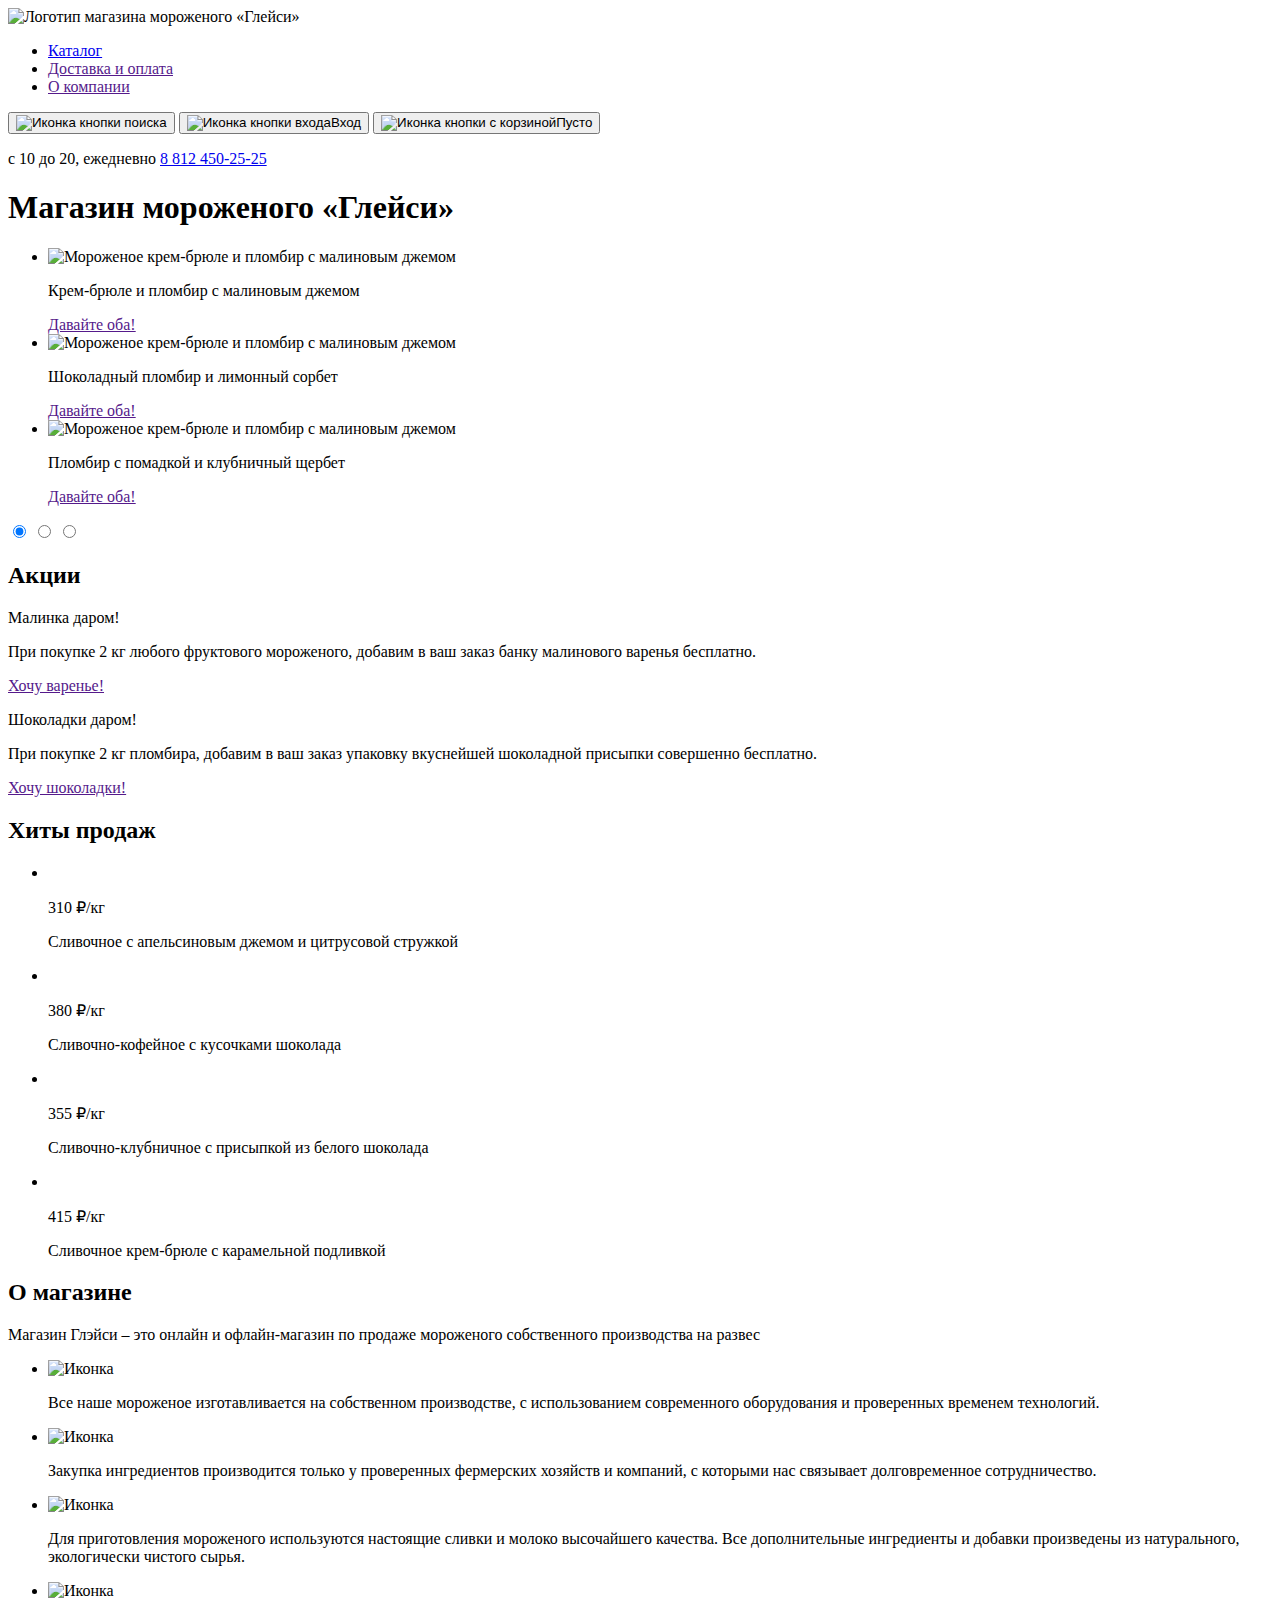
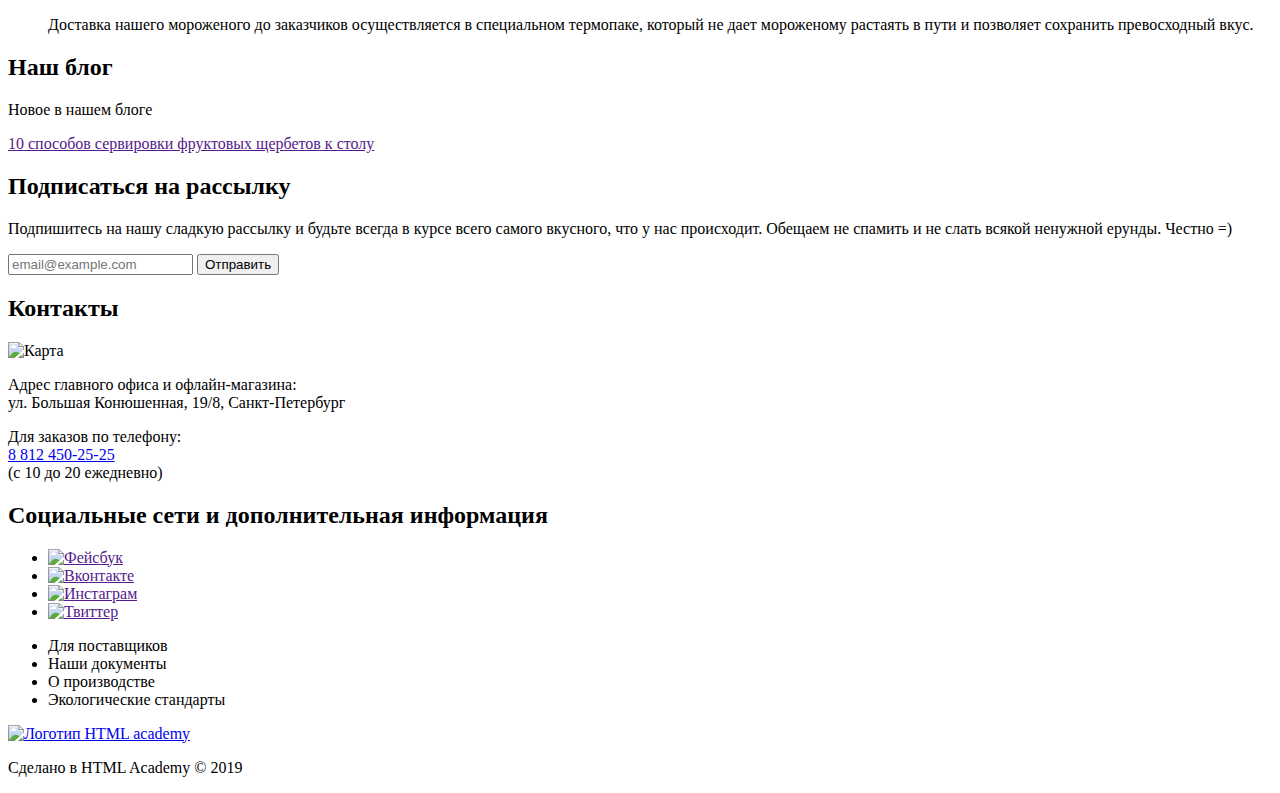
==== index.html @ 3d9fff3e "Добавил доработки разметки главной страницы" ====
<!DOCTYPE html>
<html lang="ru">
  <head>
    <meta charset="utf-8">
    <title>HTML Academy: Глейси</title>
  </head>
  <body>
    <header>
      <nav>
        <a>
          <img src="https://via.placeholder.com/154x64" alt="Логотип магазина мороженого «Глейси»">
        </a>
        <ul>
          <li><a href="catalog.html">Каталог</a></li>
          <li><a href="">Доставка и оплата</a></li>
          <li><a href="">О компании</a></li>
        </ul>
        <button type="button"><img src="https://via.placeholder.com/16x16" alt="Иконка кнопки поиска"></button>
        <button type="button"><img src="https://via.placeholder.com/16x16" alt="Иконка кнопки входа">Вход</button>
        <button type="button"><img src="https://via.placeholder.com/16x16" alt="Иконка кнопки с корзиной">Пусто</button>
      </nav>
      <p>
        <span>с 10 до 20, ежедневно</span>
        <a href="tel:+78124502525">8 812 450-25-25</a>
      </p>
    </header>
    
    <main>
      <h1>Магазин мороженого «Глейси»</h1>
      <section>
        <ul>
          <li>
            <img src="https://via.placeholder.com/100x100" alt="Мороженое крем-брюле и пломбир с малиновым джемом">
            <p>Крем-брюле и пломбир с малиновым джемом</p>
            <a href="">Давайте оба!</a>
          </li>
          <li>
            <img src="https://via.placeholder.com/100x100" alt="Мороженое крем-брюле и пломбир с малиновым джемом">
            <p>Шоколадный пломбир и лимонный сорбет</p>
            <a href="">Давайте оба!</a>
          </li>
          <li>
            <img src="https://via.placeholder.com/100x100" alt="Мороженое крем-брюле и пломбир с малиновым джемом">
            <p>Пломбир с помадкой и клубничный щербет</p>
            <a href="">Давайте оба!</a>
          </li>
        </ul>
        <div>
          <input type="radio" id="btn-1" name="toggle" checked>
          <input type="radio" id="btn-2" name="toggle">
          <input type="radio" id="btn-3" name="toggle">
        </div>
        <div>
          <label for="btn-1"></label>
          <label for="btn-2"></label>
          <label for="btn-3"></label>
        </div>
      </section>

      <section>
        <h2>Акции</h2>
        <article>
          <p>Малинка даром!</p>
          <p>При покупке 2 кг любого фруктового мороженого, добавим в ваш заказ банку малинового варенья бесплатно.</p>
          <a href="">Хочу варенье!</a>
        </article>
        <article>
          <p>Шоколадки даром!</p>
          <p>При покупке 2 кг пломбира, добавим в ваш заказ упаковку вкуснейшей шоколадной присыпки совершенно бесплатно.</p>
          <a href="">Хочу шоколадки!</a>
        </article>
      </section>

      <section>
        <h2>Хиты продаж</h2>
        <ul>
          <li>
            <img src="https://via.placeholder.com/100x100" alt="">
            <p>310 ₽<span>/кг</span></p>
            <p>Сливочное с апельсиновым джемом и цитрусовой стружкой</p>
          </li>
          <li>
            <img src="https://via.placeholder.com/100x100" alt="">
            <p>380 ₽<span>/кг</span></p> 
            <p>Сливочно-кофейное с кусочками шоколада</p>
          </li>
          <li>
            <img src="https://via.placeholder.com/100x100" alt="">
            <p>355 ₽<span>/кг</span></p>
            <p>Сливочно-клубничное с присыпкой из белого шоколада</p>
          </li>
          <li>
            <img src="https://via.placeholder.com/100x100" alt="">
            <p>415 ₽<span>/кг</span></p>
            <p>Сливочное крем-брюле с карамельной подливкой </p>
          </li>
        </ul>
      </section>

      <section>
        <h2>О магазине</h2>
        <p>Магазин Глэйси – это онлайн и офлайн-магазин по продаже мороженого собственного производства на развес</p>
        <ul>
          <li>
            <img src="https://via.placeholder.com/49x49" alt="Иконка">
            <p>Все наше мороженое изготавливается на собственном производстве, с использованием современного оборудования и проверенных временем технологий.</p>
          </li>
          <li>
            <img src="https://via.placeholder.com/49x49" alt="Иконка">
            <p>Закупка ингредиентов производится только у проверенных фермерских хозяйств и компаний, с которыми нас связывает долговременное сотрудничество.</p>
          </li>
          <li>
            <img src="https://via.placeholder.com/49x49" alt="Иконка">
            <p>Для приготовления мороженого используются настоящие сливки и молоко высочайшего качества. Все дополнительные ингредиенты и добавки произведены из натурального, экологически чистого сырья.</p>
          </li>
          <li>
            <img src="https://via.placeholder.com/49x49" alt="Иконка">
            <p>Доставка нашего мороженого до заказчиков осуществляется в специальном термопаке, который не дает мороженому растаять в пути и позволяет сохранить превосходный вкус.</p>
          </li>
        </ul>
      </section>

      <section>
        <h2>Наш блог</h2>
        <article>
          <p>Новое в нашем блоге</p>
          <a href="">10 способов сервировки фруктовых щербетов к столу</a>
        </article>
    
        <div>
         <!--  В дальнейшем здесь будет форма -->
          <h2>Подписаться на рассылку</h2>
          <p>Подпишитесь на нашу сладкую рассылку и будьте всегда в курсе всего самого вкусного, что у нас происходит. Обещаем не спамить и не слать всякой ненужной ерунды. Честно =)</p>
          <input type="text" placeholder="email@example.com">
          <button type="submit">Отправить</button>
        </div>
      </section>

      <section>
        <h2>Контакты</h2>
        <img src="https://via.placeholder.com/100x100" alt="Карта">
        <div>
          <p>
            Адрес главного офиса и офлайн-магазина:<br>
            <span>ул. Большая Конюшенная, 19/8, Санкт-Петербург</span>
          </p>
          <p>
            Для заказов по телефону:<br>
            <a href="tel:+78124502525">8 812 450-25-25</a><br>
            (с 10 до 20 ежедневно)
          </p>
        </div>
      </section>
    </main>

    <footer>
        <h2>Социальные сети и дополнительная информация</h2>
        <ul>
          <li><a href=""><img src="https://via.placeholder.com/32x32" alt="Фейсбук"></a></li>
          <li><a href=""><img src="https://via.placeholder.com/32x32" alt="Вконтакте"></a></li>
          <li><a href=""><img src="https://via.placeholder.com/32x32" alt="Инстаграм"></a></li>
          <li><a href=""><img src="https://via.placeholder.com/32x32" alt="Твиттер"></a></li>
        </ul>
        <ul>
          <li>Для поставщиков</li>
          <li>Наши документы</li>
          <li>О производстве</li>
          <li>Экологические стандарты</li>
        </ul>
        <div>
          <a href="https://htmlacademy.ru/intensive/htmlcss" target="_blank"><img src="https://via.placeholder.com/108x39" alt="Логотип HTML academy"></a>
          <p>Сделано в HTML Academy © 2019</p>
        </div>
    </footer>
  </body>
</html>
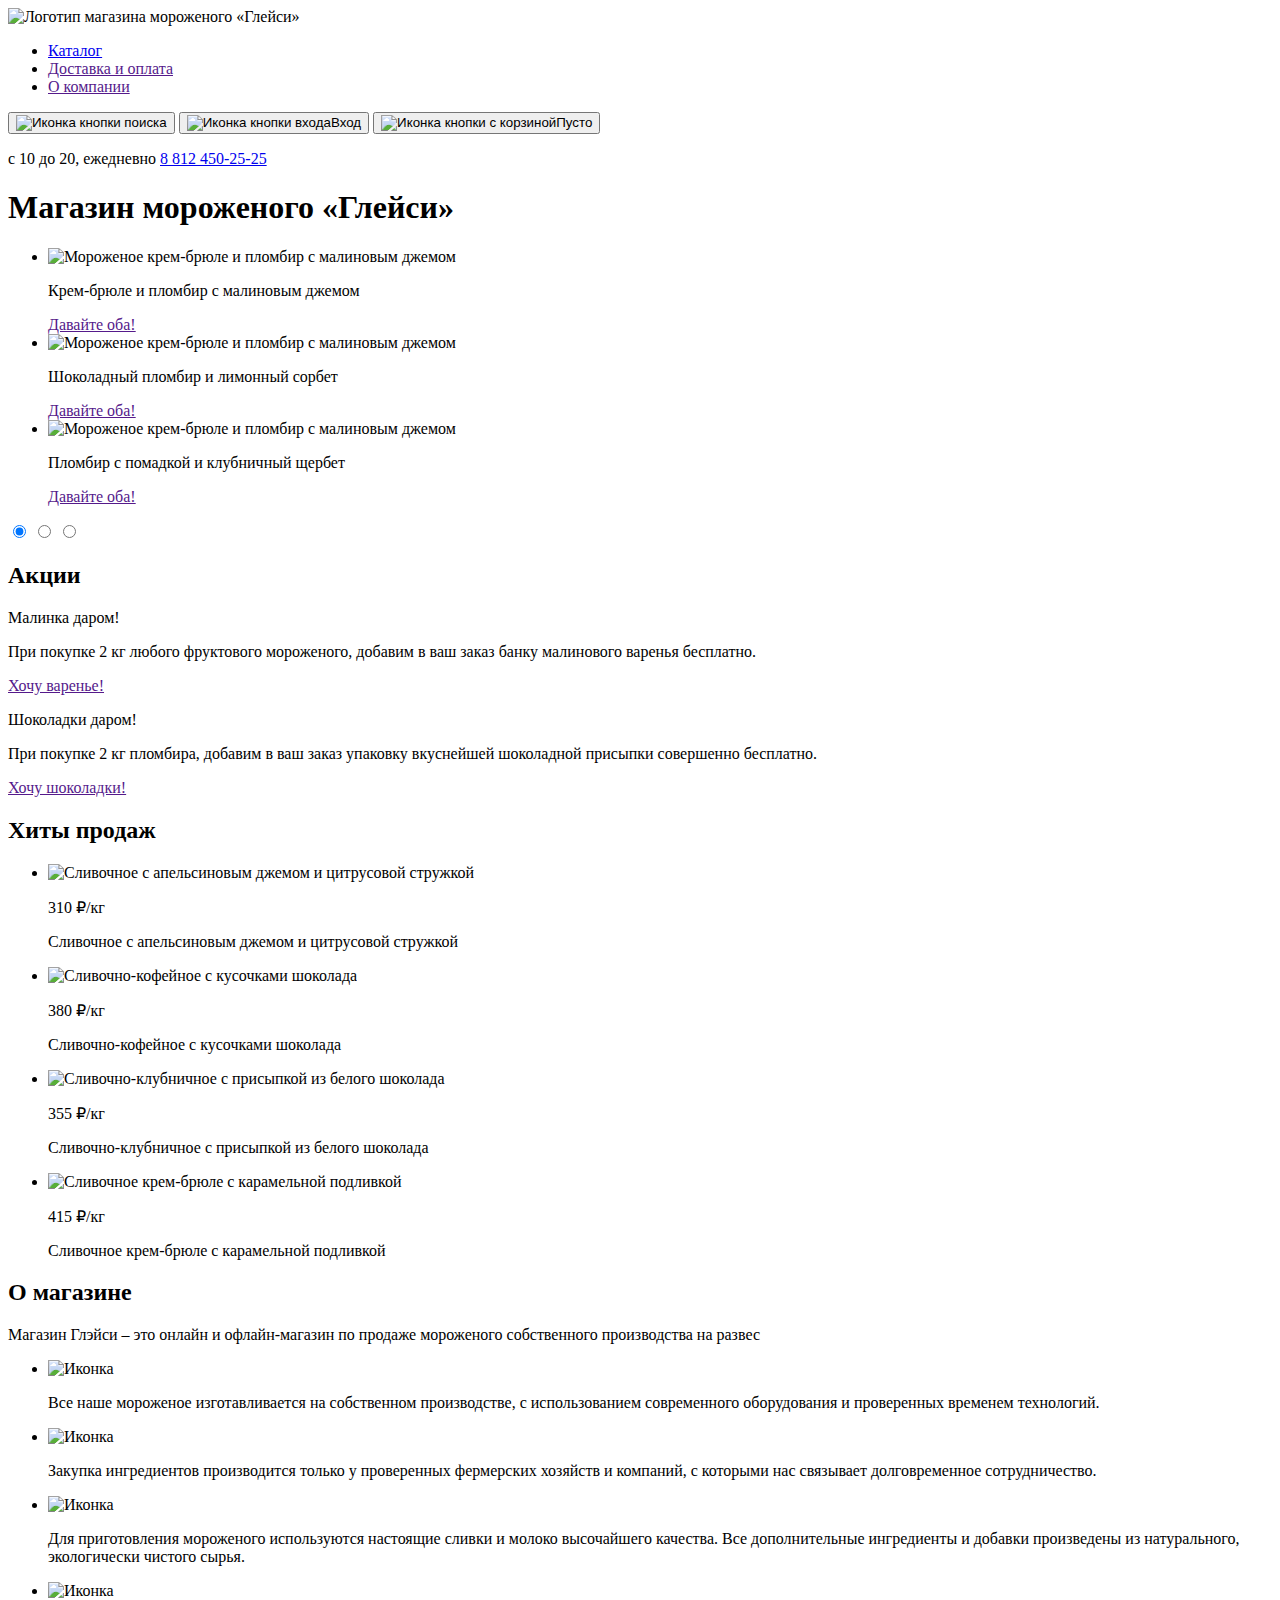
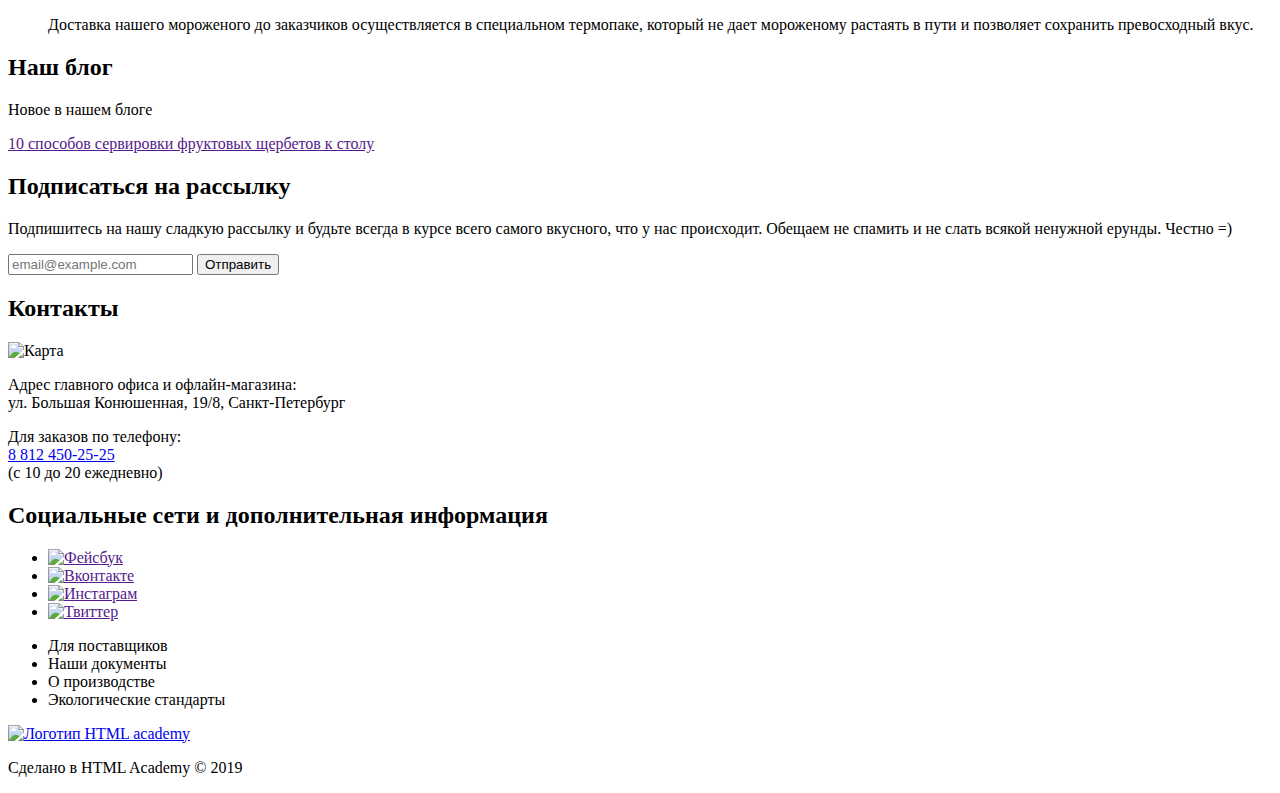
==== commit 5a5647b0: "Добавил разметку страницы каталога" ====
--- a/index.html
+++ b/index.html
@@ -24,7 +24,7 @@
         <a href="tel:+78124502525">8 812 450-25-25</a>
       </p>
     </header>
-    
+
     <main>
       <h1>Магазин мороженого «Глейси»</h1>
       <section>
@@ -75,24 +75,24 @@
         <h2>Хиты продаж</h2>
         <ul>
           <li>
-            <img src="https://via.placeholder.com/100x100" alt="">
+            <img src="https://via.placeholder.com/100x100" alt="Сливочное с апельсиновым джемом и цитрусовой стружкой">
             <p>310 ₽<span>/кг</span></p>
             <p>Сливочное с апельсиновым джемом и цитрусовой стружкой</p>
           </li>
           <li>
-            <img src="https://via.placeholder.com/100x100" alt="">
-            <p>380 ₽<span>/кг</span></p> 
+            <img src="https://via.placeholder.com/100x100" alt="Сливочно-кофейное с кусочками шоколада">
+            <p>380 ₽<span>/кг</span></p>
             <p>Сливочно-кофейное с кусочками шоколада</p>
           </li>
           <li>
-            <img src="https://via.placeholder.com/100x100" alt="">
+            <img src="https://via.placeholder.com/100x100" alt="Сливочно-клубничное с присыпкой из белого шоколада">
             <p>355 ₽<span>/кг</span></p>
             <p>Сливочно-клубничное с присыпкой из белого шоколада</p>
           </li>
           <li>
-            <img src="https://via.placeholder.com/100x100" alt="">
+            <img src="https://via.placeholder.com/100x100" alt="Сливочное крем-брюле с карамельной подливкой">
             <p>415 ₽<span>/кг</span></p>
-            <p>Сливочное крем-брюле с карамельной подливкой </p>
+            <p>Сливочное крем-брюле с карамельной подливкой</p>
           </li>
         </ul>
       </section>
@@ -126,12 +126,12 @@
           <p>Новое в нашем блоге</p>
           <a href="">10 способов сервировки фруктовых щербетов к столу</a>
         </article>
-    
+
         <div>
-         <!--  В дальнейшем здесь будет форма -->
+          <!--  В дальнейшем здесь будет форма -->
           <h2>Подписаться на рассылку</h2>
           <p>Подпишитесь на нашу сладкую рассылку и будьте всегда в курсе всего самого вкусного, что у нас происходит. Обещаем не спамить и не слать всякой ненужной ерунды. Честно =)</p>
-          <input type="text" placeholder="email@example.com">
+          <input type="email" placeholder="email@example.com">
           <button type="submit">Отправить</button>
         </div>
       </section>
@@ -154,23 +154,23 @@
     </main>
 
     <footer>
-        <h2>Социальные сети и дополнительная информация</h2>
-        <ul>
-          <li><a href=""><img src="https://via.placeholder.com/32x32" alt="Фейсбук"></a></li>
-          <li><a href=""><img src="https://via.placeholder.com/32x32" alt="Вконтакте"></a></li>
-          <li><a href=""><img src="https://via.placeholder.com/32x32" alt="Инстаграм"></a></li>
-          <li><a href=""><img src="https://via.placeholder.com/32x32" alt="Твиттер"></a></li>
-        </ul>
-        <ul>
-          <li>Для поставщиков</li>
-          <li>Наши документы</li>
-          <li>О производстве</li>
-          <li>Экологические стандарты</li>
-        </ul>
-        <div>
-          <a href="https://htmlacademy.ru/intensive/htmlcss" target="_blank"><img src="https://via.placeholder.com/108x39" alt="Логотип HTML academy"></a>
-          <p>Сделано в HTML Academy © 2019</p>
-        </div>
+      <h2>Социальные сети и дополнительная информация</h2>
+      <ul>
+        <li><a href=""><img src="https://via.placeholder.com/32x32" alt="Фейсбук"></a></li>
+        <li><a href=""><img src="https://via.placeholder.com/32x32" alt="Вконтакте"></a></li>
+        <li><a href=""><img src="https://via.placeholder.com/32x32" alt="Инстаграм"></a></li>
+        <li><a href=""><img src="https://via.placeholder.com/32x32" alt="Твиттер"></a></li>
+      </ul>
+      <ul>
+        <li>Для поставщиков</li>
+        <li>Наши документы</li>
+        <li>О производстве</li>
+        <li>Экологические стандарты</li>
+      </ul>
+      <div>
+        <a href="https://htmlacademy.ru/intensive/htmlcss" target="_blank"><img src="https://via.placeholder.com/108x39" alt="Логотип HTML academy"></a>
+        <p>Сделано в HTML Academy © 2019</p>
+      </div>
     </footer>
   </body>
 </html>
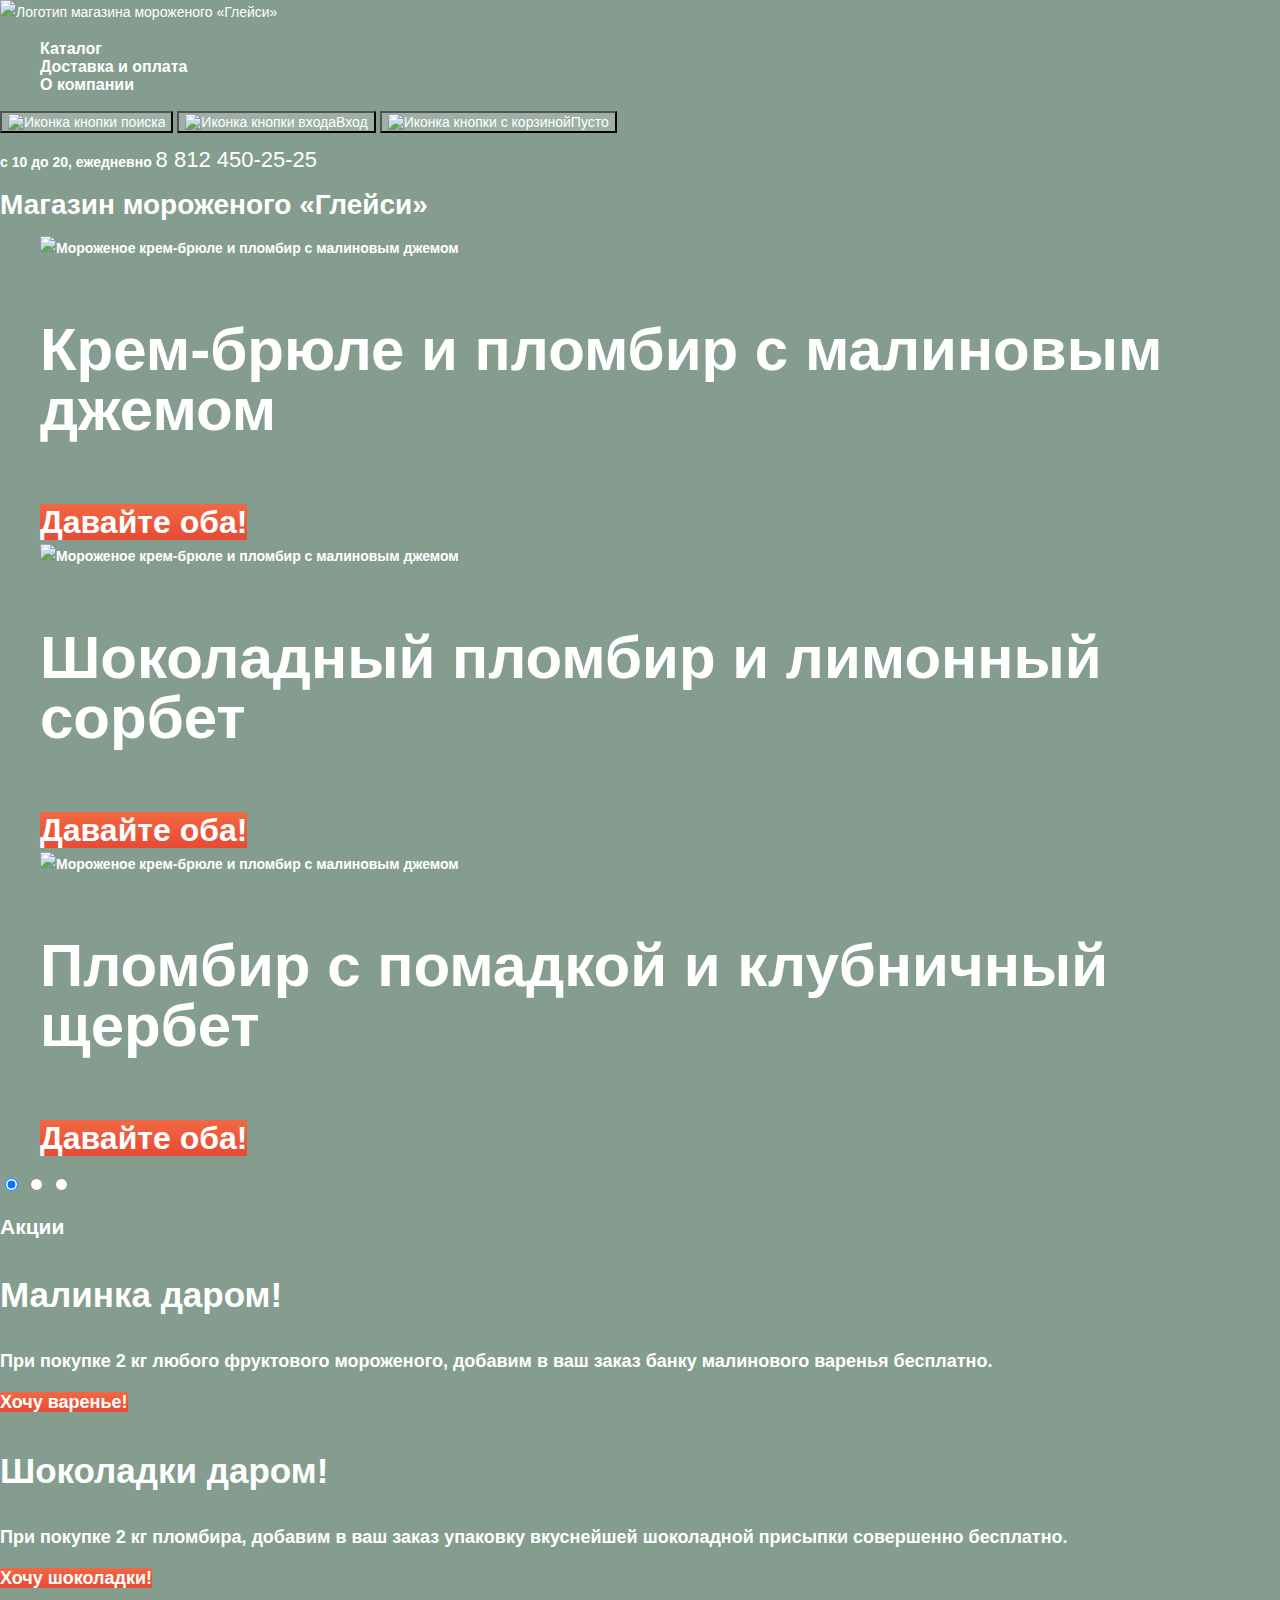
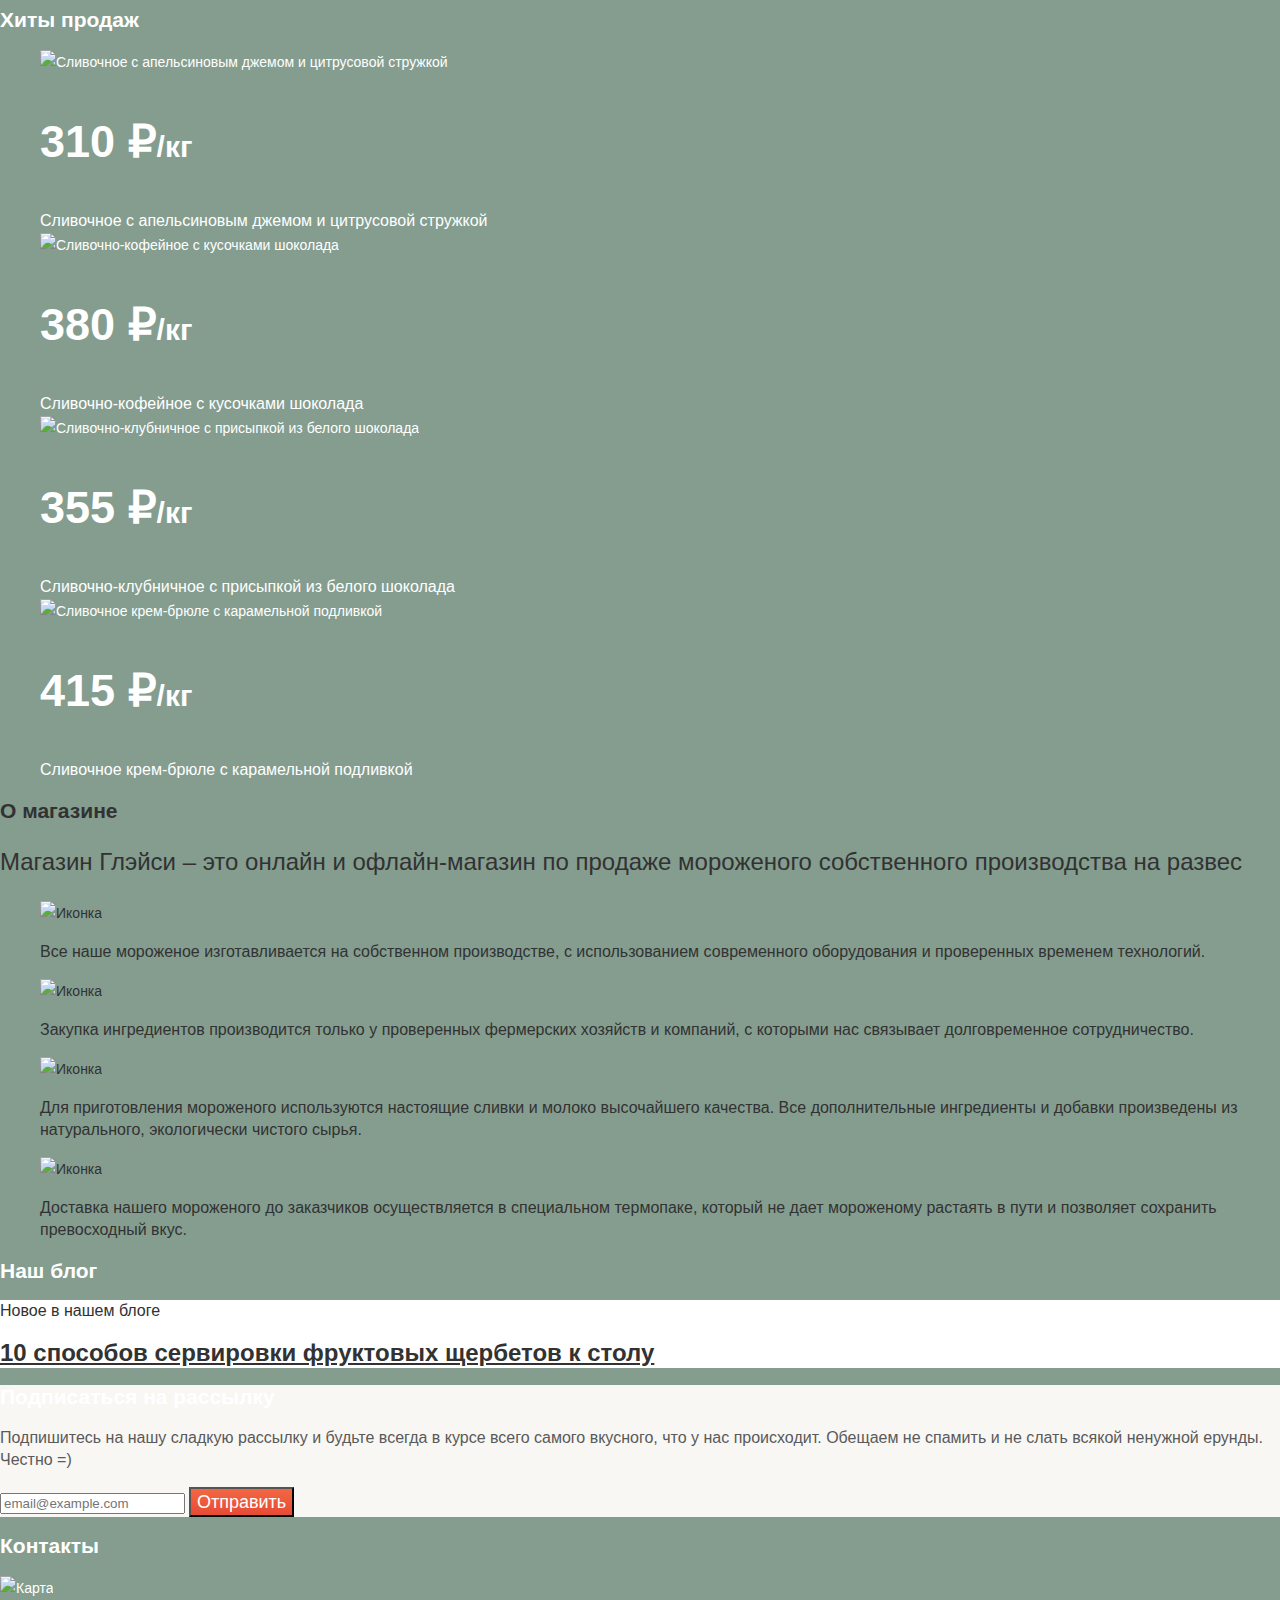
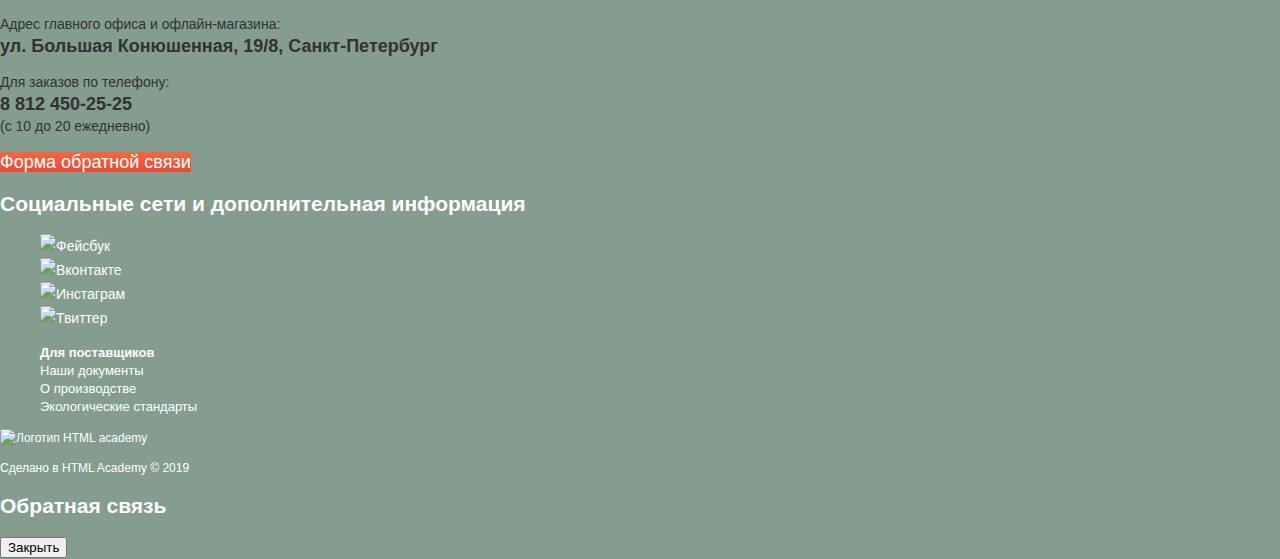
==== commit 8640cae1: "Добавил доработки базовой стилизации страницы каталога" ====
--- a/index.html
+++ b/index.html
@@ -1,176 +1,189 @@
 <!DOCTYPE html>
-<html lang="ru">
+<html class="page" lang="ru">
   <head>
     <meta charset="utf-8">
     <title>HTML Academy: Глейси</title>
+    <link rel="stylesheet" href="css/normalize.css">
+    <link rel="stylesheet" href="css/style.css">
   </head>
-  <body>
-    <header>
-      <nav>
-        <a>
+
+  <body class="page-body">
+    <header class="main-header">
+      <nav class="main-navigation">
+        <a class="main-header-logo">
           <img src="https://via.placeholder.com/154x64" alt="Логотип магазина мороженого «Глейси»">
         </a>
-        <ul>
+        <ul class="site-navigation">
           <li><a href="catalog.html">Каталог</a></li>
           <li><a href="">Доставка и оплата</a></li>
           <li><a href="">О компании</a></li>
         </ul>
-        <button type="button"><img src="https://via.placeholder.com/16x16" alt="Иконка кнопки поиска"></button>
-        <button type="button"><img src="https://via.placeholder.com/16x16" alt="Иконка кнопки входа">Вход</button>
-        <button type="button"><img src="https://via.placeholder.com/16x16" alt="Иконка кнопки с корзиной">Пусто</button>
+        <div class="user-navigation">
+          <button class="button search-button" type="button"><img src="https://via.placeholder.com/16x16" alt="Иконка кнопки поиска"></button>
+          <button class="button login-button" type="button"><img src="https://via.placeholder.com/16x16" alt="Иконка кнопки входа">Вход</button>
+          <button class="button cart-button" type="button"><img src="https://via.placeholder.com/16x16" alt="Иконка кнопки с корзиной">Пусто</button>
+        </div>
       </nav>
-      <p>
+      <p class="main-header-contacts">
         <span>с 10 до 20, ежедневно</span>
         <a href="tel:+78124502525">8 812 450-25-25</a>
       </p>
     </header>
 
-    <main>
+    <main class="container">
       <h1>Магазин мороженого «Глейси»</h1>
-      <section>
-        <ul>
-          <li>
-            <img src="https://via.placeholder.com/100x100" alt="Мороженое крем-брюле и пломбир с малиновым джемом">
-            <p>Крем-брюле и пломбир с малиновым джемом</p>
-            <a href="">Давайте оба!</a>
+      <section class="main-slider">
+        <ul class="main-slider-items">
+          <li class="main-slider-item">
+            <img class="main-slider-img" src="https://via.placeholder.com/100x100" alt="Мороженое крем-брюле и пломбир с малиновым джемом">
+            <p class="main-slider-title">Крем-брюле и пломбир с малиновым джемом</p>
+            <a class="main-slider-link" href="">Давайте оба!</a>
           </li>
-          <li>
-            <img src="https://via.placeholder.com/100x100" alt="Мороженое крем-брюле и пломбир с малиновым джемом">
-            <p>Шоколадный пломбир и лимонный сорбет</p>
-            <a href="">Давайте оба!</a>
+          <li class="main-slider-item">
+            <img class="main-slider-img" src="https://via.placeholder.com/100x100" alt="Мороженое крем-брюле и пломбир с малиновым джемом">
+            <p class="main-slider-title">Шоколадный пломбир и лимонный сорбет</p>
+            <a class="main-slider-link" href="">Давайте оба!</a>
           </li>
-          <li>
-            <img src="https://via.placeholder.com/100x100" alt="Мороженое крем-брюле и пломбир с малиновым джемом">
-            <p>Пломбир с помадкой и клубничный щербет</p>
-            <a href="">Давайте оба!</a>
+          <li class="main-slider-item">
+            <img class="main-slider-img" src="https://via.placeholder.com/100x100" alt="Мороженое крем-брюле и пломбир с малиновым джемом">
+            <p class="main-slider-title">Пломбир с помадкой и клубничный щербет</p>
+            <a class="main-slider-link" href="">Давайте оба!</a>
           </li>
         </ul>
-        <div>
+        <div class="slider-controls">
           <input type="radio" id="btn-1" name="toggle" checked>
           <input type="radio" id="btn-2" name="toggle">
           <input type="radio" id="btn-3" name="toggle">
         </div>
-        <div>
+        <div class="slider-controls-labels">
           <label for="btn-1"></label>
           <label for="btn-2"></label>
           <label for="btn-3"></label>
         </div>
       </section>
 
-      <section>
+      <section class="specials">
         <h2>Акции</h2>
-        <article>
-          <p>Малинка даром!</p>
-          <p>При покупке 2 кг любого фруктового мороженого, добавим в ваш заказ банку малинового варенья бесплатно.</p>
-          <a href="">Хочу варенье!</a>
+        <article class="specials-item">
+          <p class="specials-item-title">Малинка даром!</p>
+          <p class="specials-item-description">При покупке 2 кг любого фруктового мороженого, добавим в ваш заказ банку малинового варенья бесплатно.</p>
+          <a class="specials-item-link" href="">Хочу варенье!</a>
         </article>
-        <article>
-          <p>Шоколадки даром!</p>
-          <p>При покупке 2 кг пломбира, добавим в ваш заказ упаковку вкуснейшей шоколадной присыпки совершенно бесплатно.</p>
-          <a href="">Хочу шоколадки!</a>
+        <article class="specials-item">
+          <p class="specials-item-title">Шоколадки даром!</p>
+          <p class="specials-item-description">При покупке 2 кг пломбира, добавим в ваш заказ упаковку вкуснейшей шоколадной присыпки совершенно бесплатно.</p>
+          <a class="specials-item-link" href="">Хочу шоколадки!</a>
         </article>
       </section>
 
-      <section>
+      <section class="hits">
         <h2>Хиты продаж</h2>
-        <ul>
-          <li>
-            <img src="https://via.placeholder.com/100x100" alt="Сливочное с апельсиновым джемом и цитрусовой стружкой">
-            <p>310 ₽<span>/кг</span></p>
-            <p>Сливочное с апельсиновым джемом и цитрусовой стружкой</p>
+        <ul class="catalog-items hit-items">
+          <li class="catalog-item catalog-item-hit">
+            <img class="catalog-item-img hit-item-img" src="https://via.placeholder.com/100x100" alt="Сливочное с апельсиновым джемом и цитрусовой стружкой">
+            <p class="catalog-item-price hit-item-price">310 ₽<span>/кг</span></p>
+            <a class="catalog-item-description hit-item-description" href="">Сливочное с апельсиновым джемом и цитрусовой стружкой</a>
           </li>
-          <li>
-            <img src="https://via.placeholder.com/100x100" alt="Сливочно-кофейное с кусочками шоколада">
-            <p>380 ₽<span>/кг</span></p>
-            <p>Сливочно-кофейное с кусочками шоколада</p>
+          <li class="catalog-item catalog-item-hit">
+            <img class="catalog-item-img hit-item-img" src="https://via.placeholder.com/100x100" alt="Сливочно-кофейное с кусочками шоколада">
+            <p class="catalog-item-price hit-item-price">380 ₽<span>/кг</span></p>
+            <a class="catalog-item-description hit-item-description" href="">Сливочно-кофейное с кусочками шоколада</a>
           </li>
-          <li>
-            <img src="https://via.placeholder.com/100x100" alt="Сливочно-клубничное с присыпкой из белого шоколада">
-            <p>355 ₽<span>/кг</span></p>
-            <p>Сливочно-клубничное с присыпкой из белого шоколада</p>
+          <li class="catalog-item catalog-item-hit">
+            <img class="catalog-item-img hit-item-img" src="https://via.placeholder.com/100x100" alt="Сливочно-клубничное с присыпкой из белого шоколада">
+            <p class="catalog-item-price hit-item-price">355 ₽<span>/кг</span></p>
+            <a class="catalog-item-description hit-item-description" href="">Сливочно-клубничное с присыпкой из белого шоколада</a>
           </li>
-          <li>
-            <img src="https://via.placeholder.com/100x100" alt="Сливочное крем-брюле с карамельной подливкой">
-            <p>415 ₽<span>/кг</span></p>
-            <p>Сливочное крем-брюле с карамельной подливкой</p>
+          <li class="catalog-item catalog-item-hit">
+            <img class="catalog-item-img hit-item-img" src="https://via.placeholder.com/100x100" alt="Сливочное крем-брюле с карамельной подливкой">
+            <p class="catalog-item-price hit-item-price">415 ₽<span>/кг</span></p>
+            <a class="catalog-item-description hit-item-description" href="">Сливочное крем-брюле с карамельной подливкой</a>
           </li>
         </ul>
       </section>
 
-      <section>
+      <section class="features">
         <h2>О магазине</h2>
-        <p>Магазин Глэйси – это онлайн и офлайн-магазин по продаже мороженого собственного производства на развес</p>
-        <ul>
-          <li>
+        <p class="features-title">Магазин Глэйси – это онлайн и офлайн-магазин по продаже мороженого собственного производства на развес</p>
+        <ul class="features-list">
+          <li class="features-list-item">
             <img src="https://via.placeholder.com/49x49" alt="Иконка">
-            <p>Все наше мороженое изготавливается на собственном производстве, с использованием современного оборудования и проверенных временем технологий.</p>
+            <p class="features-list-description">Все наше мороженое изготавливается на собственном производстве, с использованием современного оборудования и проверенных временем технологий.</p>
           </li>
-          <li>
+          <li class="features-list-item">
             <img src="https://via.placeholder.com/49x49" alt="Иконка">
-            <p>Закупка ингредиентов производится только у проверенных фермерских хозяйств и компаний, с которыми нас связывает долговременное сотрудничество.</p>
+            <p class="features-list-description">Закупка ингредиентов производится только у проверенных фермерских хозяйств и компаний, с которыми нас связывает долговременное сотрудничество.</p>
           </li>
-          <li>
+          <li class="features-list-item">
             <img src="https://via.placeholder.com/49x49" alt="Иконка">
-            <p>Для приготовления мороженого используются настоящие сливки и молоко высочайшего качества. Все дополнительные ингредиенты и добавки произведены из натурального, экологически чистого сырья.</p>
+            <p class="features-list-description">Для приготовления мороженого используются настоящие сливки и молоко высочайшего качества. Все дополнительные ингредиенты и добавки произведены из натурального, экологически чистого сырья.</p>
           </li>
-          <li>
+          <li class="features-list-item">
             <img src="https://via.placeholder.com/49x49" alt="Иконка">
-            <p>Доставка нашего мороженого до заказчиков осуществляется в специальном термопаке, который не дает мороженому растаять в пути и позволяет сохранить превосходный вкус.</p>
+            <p class="features-list-description">Доставка нашего мороженого до заказчиков осуществляется в специальном термопаке, который не дает мороженому растаять в пути и позволяет сохранить превосходный вкус.</p>
           </li>
         </ul>
       </section>
 
-      <section>
+      <section class="blog">
         <h2>Наш блог</h2>
-        <article>
-          <p>Новое в нашем блоге</p>
-          <a href="">10 способов сервировки фруктовых щербетов к столу</a>
+        <article class="blog-article">
+          <p class="blog-article-title">Новое в нашем блоге</p>
+          <a class="blog-article-link" href="">10 способов сервировки фруктовых щербетов к столу</a>
         </article>
 
-        <div>
+        <div class="form subscribe-form">
           <!--  В дальнейшем здесь будет форма -->
           <h2>Подписаться на рассылку</h2>
-          <p>Подпишитесь на нашу сладкую рассылку и будьте всегда в курсе всего самого вкусного, что у нас происходит. Обещаем не спамить и не слать всякой ненужной ерунды. Честно =)</p>
+          <p class="subscribe-form-description">Подпишитесь на нашу сладкую рассылку и будьте всегда в курсе всего самого вкусного, что у нас происходит. Обещаем не спамить и не слать всякой ненужной ерунды. Честно =)</p>
           <input type="email" placeholder="email@example.com">
-          <button type="submit">Отправить</button>
+          <button class="button subscribe-buttton" type="submit">Отправить</button>
         </div>
       </section>
 
-      <section>
+      <section class="contacts">
         <h2>Контакты</h2>
-        <img src="https://via.placeholder.com/100x100" alt="Карта">
+        <img class="contacts-map" src="https://via.placeholder.com/100x100" alt="Карта">
         <div>
-          <p>
+          <p class="contacts-address">
             Адрес главного офиса и офлайн-магазина:<br>
             <span>ул. Большая Конюшенная, 19/8, Санкт-Петербург</span>
           </p>
-          <p>
+          <p class="contacts-telephone">
             Для заказов по телефону:<br>
             <a href="tel:+78124502525">8 812 450-25-25</a><br>
             (с 10 до 20 ежедневно)
           </p>
+          <a class="button contacts-button" href="#">Форма обратной связи</a>
         </div>
       </section>
     </main>
 
-    <footer>
+    <footer class="main-footer">
       <h2>Социальные сети и дополнительная информация</h2>
-      <ul>
-        <li><a href=""><img src="https://via.placeholder.com/32x32" alt="Фейсбук"></a></li>
-        <li><a href=""><img src="https://via.placeholder.com/32x32" alt="Вконтакте"></a></li>
-        <li><a href=""><img src="https://via.placeholder.com/32x32" alt="Инстаграм"></a></li>
-        <li><a href=""><img src="https://via.placeholder.com/32x32" alt="Твиттер"></a></li>
+      <ul class="footer-social">
+        <li><a class="social-button" href=""><img src="https://via.placeholder.com/32x32" alt="Фейсбук"></a></li>
+        <li><a class="social-button" href=""><img src="https://via.placeholder.com/32x32" alt="Вконтакте"></a></li>
+        <li><a class="social-button" href=""><img src="https://via.placeholder.com/32x32" alt="Инстаграм"></a></li>
+        <li><a class="social-button" href=""><img src="https://via.placeholder.com/32x32" alt="Твиттер"></a></li>
       </ul>
-      <ul>
-        <li>Для поставщиков</li>
-        <li>Наши документы</li>
-        <li>О производстве</li>
-        <li>Экологические стандарты</li>
+      <ul class="footer-menu">
+        <li class="footer-menu-item">Для поставщиков</li>
+        <li class="footer-menu-item">Наши документы</li>
+        <li class="footer-menu-item">О производстве</li>
+        <li class="footer-menu-item">Экологические стандарты</li>
       </ul>
-      <div>
+      <div class="footer-copyright">
         <a href="https://htmlacademy.ru/intensive/htmlcss" target="_blank"><img src="https://via.placeholder.com/108x39" alt="Логотип HTML academy"></a>
         <p>Сделано в HTML Academy © 2019</p>
       </div>
     </footer>
+
+    <section class="modal modal-feedback">
+      <h2>Обратная связь</h2>
+      <!-- Здесь будет форма обратной связи -->
+      <button class="modal-close" type="button">Закрыть</button>
+    </section>
   </body>
+
 </html>
--- a/css/style.css
+++ b/css/style.css
@@ -0,0 +1,393 @@
+/* Fonts */
+
+@font-face {
+  font-family: 'Roboto';
+  font-style: normal;
+  font-weight: 400;
+  src: local('Roboto'), local('Roboto-Regular'),
+       url('../fonts/roboto.woff2') format('woff2'),
+       url('../fonts/roboto.woff') format('woff');
+  font-display: swap;
+}
+
+@font-face {
+  font-family: 'Roboto';
+  font-style: normal;
+  font-weight: 500;
+  src: local('Roboto Medium'), local('Roboto-Medium'),
+       url('../fonts/robotomedium.woff2') format('woff2'),
+       url('../fonts/robotomedium.woff') format('woff');
+  font-display: swap;
+}
+
+@font-face {
+  font-family: 'Roboto';
+  font-style: normal;
+  font-weight: 700;
+  src: local('Roboto Bold'), local('Roboto-Bold'),
+       url('../fonts/robotobold.woff2') format('woff2'),
+       url('../fonts/robotobold.woff') format('woff');
+  font-display: swap;
+}
+
+/* Variables */
+
+:root {
+  --basic-white: #ffffff;
+  --lighter-white: rgba(255, 255, 255, 0.2);
+
+  --basic-black: #000000;
+  --lighter-black: #323232;
+  --light-black: #5A5A5A;
+
+  --basic-grey: #999999;
+  --lighter-grey: #C4C4C4;
+  --light-grey:  #F8F7F4;
+  --focus-grey: #EDEDED;
+
+  --button-red: linear-gradient(180deg, #F26843 0%, #E74A35 100%);
+  --hover-red: #FBDED7;
+  --hover-lighter-red: linear-gradient(0deg, rgba(255, 255, 255, 0.2), rgba(255, 255, 255, 0.2)), linear-gradient(180deg, #F26843 0%, #E74A35 100%);
+  --hover-link: #FFBC9E;
+  --hover-darker-link: #E84D37;
+  --focus-red: #D07058;
+  --focus-lighter-red: #F6B5A5;
+  --focus-darker-red: linear-gradient(0deg, rgba(0, 0, 0, 0.07), rgba(0, 0, 0, 0.07)), linear-gradient(180deg, #F26843 0%, #E74A35 100%);
+
+  --green: #849D8F;
+}
+
+/* Global */
+
+body {
+  margin: 0;
+  padding: 0;
+  font-family: 'Roboto', Arial, sans-serif;
+  font-size: 14px;
+  line-height: 24px;
+  font-weight: 500;
+  color: var(--basic-white);
+  background-color: var(--green);
+}
+
+.page a {
+  text-decoration: none;
+  color: var(--basic-white);
+}
+
+img {
+  max-width: 100%;
+  height: auto;
+}
+
+/* Main header */
+
+.site-navigation {
+  font-size: 16px;
+  line-height: 18px;
+  list-style: none;
+  font-weight: 700;
+}
+
+.site-navigation a {
+  color: var(--basic-white);
+
+}
+
+.site-navigation a:hover {
+  color: var(--basic-black);
+  background-color: var(--basic-white);
+}
+
+.site-navigation a:focus {
+  color: var(--basic-black);
+  background-color: var(--focus-grey);
+}
+
+.site-navigation a:active {
+  background-image: var(--focus-red);
+}
+
+.button {
+  font-size: 18px;
+  line-height: 24px;
+  color: var(--basic-white);
+  background-image: var(--button-red);
+}
+
+.button:hover {
+  background-image: var(--hover-lighter-red);
+}
+
+.button:focus {
+  background-image: var(--focus-darker-red);
+}
+
+.user-navigation .button {
+  font-weight: 500;
+  font-size: 14px;
+  line-height: 16px;
+  color: var(--basic-white);
+  background-image: none;
+  background-color: var(--lighter-white);
+}
+
+.user-navigation .button:hover {
+  color: var(--basic-black);
+  background-color: var(--basic-white);
+}
+
+.user-navigation .cart-button-active {
+  background-color: var(--basic-white);
+  color: var(--lighter-black);
+}
+
+.main-header-contacts span {
+  font-size: 14px;
+  line-height: 16px;
+  font-weight: 700;
+}
+
+.main-header-contacts a {
+  font-size: 22px;
+  line-height: 24px;
+  color: var(--basic-white);
+}
+
+/* Breadcrumbs */
+
+.breadcrumbs {
+  list-style: none;
+  font-size: 14px;
+  line-height: 16px;
+}
+
+.catalog-header {
+  font-size: 35px;
+  line-height: 41px;
+  font-weight: 700;
+}
+
+
+/* Main slider */
+
+.main-slider {
+  font-weight: 700;
+  color: var(--basic-white);
+}
+
+.main-slider-items {
+  list-style: none;
+}
+
+.main-slider-title {
+  font-size: 60px;
+  line-height: 60px;
+  color: var(--basic-white);
+}
+
+.main-slider-link {
+  font-size: 32px;
+  line-height: 44px;
+  color: var(--basic-white);
+  background-image: var(--button-red);
+}
+
+.main-slider-link:hover {
+  background-image: var(--hover-lighter-red);
+}
+
+.main-slider-link:focus {
+  background-image: var(--focus-darker-red);
+}
+
+/* Specials */
+
+.specials {
+  font-weight: 700;
+}
+
+.specials-item-title {
+  font-size: 35px;
+  line-height: 41px;
+}
+
+.specials-item-description {
+  font-size: 18px;
+  line-height: 22px;
+}
+
+.specials-item-link {
+  font-size: 18px;
+  line-height: 24px;
+  background-image: var(--button-red);
+  color: var(--basic-white);
+}
+
+.specials-item-link:hover {
+  background-image: var(--hover-lighter-red);
+}
+
+.specials-item-link:focus {
+  background-image: var(--focus-darker-red);
+}
+
+/* Hits */
+.catalog-items {
+  list-style: none;
+}
+
+.catalog-item-price {
+  font-size: 45px;
+  line-height: 45px;
+  font-weight: 700;
+}
+
+.catalog-item-price span {
+  font-size: 30px;
+  line-height: 35px;
+}
+
+.catalog-item-description {
+  cursor: pointer;
+  font-size: 16px;
+  line-height: 22px;
+}
+
+.catalog-item-description:hover, .catalog-item-description:focus {
+  color: var(--hover-link);
+}
+
+/* Features */
+
+.features {
+  color: var(--lighter-black);
+}
+
+.features-list {
+  list-style: none;
+}
+
+.features-title {
+  font-size: 24px;
+  line-height: 30px;
+}
+
+.features-list-description {
+  font-size: 16px;
+  line-height: 22px;
+}
+
+/* Blog */
+
+.blog-article {
+  background-color: var(--basic-white);
+}
+
+.blog-article, .blog-article a {
+  color: var(--lighter-black);
+}
+
+.blog-article-title {
+  font-size: 16px;
+  line-height: 22px;
+}
+
+.blog-article a {
+  font-size: 24px;
+  line-height: 30px;
+  font-weight: 700;
+  text-decoration: underline;
+}
+
+.blog-article-link:hover, .blog-article-link:focus {
+ color: var(--hover-darker-link);
+}
+
+.subscribe-form {
+  background-color: var(--light-grey);
+}
+
+.subscribe-form-description {
+  font-size: 16px;
+  line-height: 22px;
+  color: var(--light-black);
+}
+
+/* Pagination */
+
+.pagination-list {
+  list-style: none;
+}
+
+.pagination-item {
+  font-size: 16px;
+  line-height: 18px;
+}
+
+.pagination-item a:hover, .pagination-item a:focus {
+  background-color: var(--lighter-white);
+}
+
+.pagination-item-current a {
+  color: var(--basic-black);
+  background-color: var(--basic-white);
+}
+
+.pagination-item-current a:hover, .pagination-item-current a:focus {
+  background-color: var(--basic-white);
+}
+
+/* Contacts */
+
+.contacts-address {
+  font-size: 14px;
+  line-height: 20px;
+  color: var(--lighter-black);
+}
+
+.contacts-address span {
+  font-size: 18px;
+  line-height: 24px;
+  font-weight: 700;
+}
+
+.contacts-telephone {
+  font-size: 14px;
+  line-height: 20px;
+  color: var(--lighter-black);
+}
+
+.contacts-telephone a {
+  font-size: 18px;
+  line-height: 24px;
+  font-weight: 700;
+  color: var(--lighter-black);
+}
+
+
+/* Main footer */
+
+.footer-social {
+  list-style: none;
+}
+
+.footer-menu {
+  list-style: none;
+  font-size: 13px;
+  line-height: 18px;
+  font-weight: 500;
+}
+
+.footer-menu-item:first-child {
+  font-weight: 700;
+}
+
+.footer-copyright {
+  font-size: 12px;
+  line-height: 18px;
+}
+
+.footer-menu-item:hover, .footer-menu-item:focus {
+  color: var(--hover-link);
+}
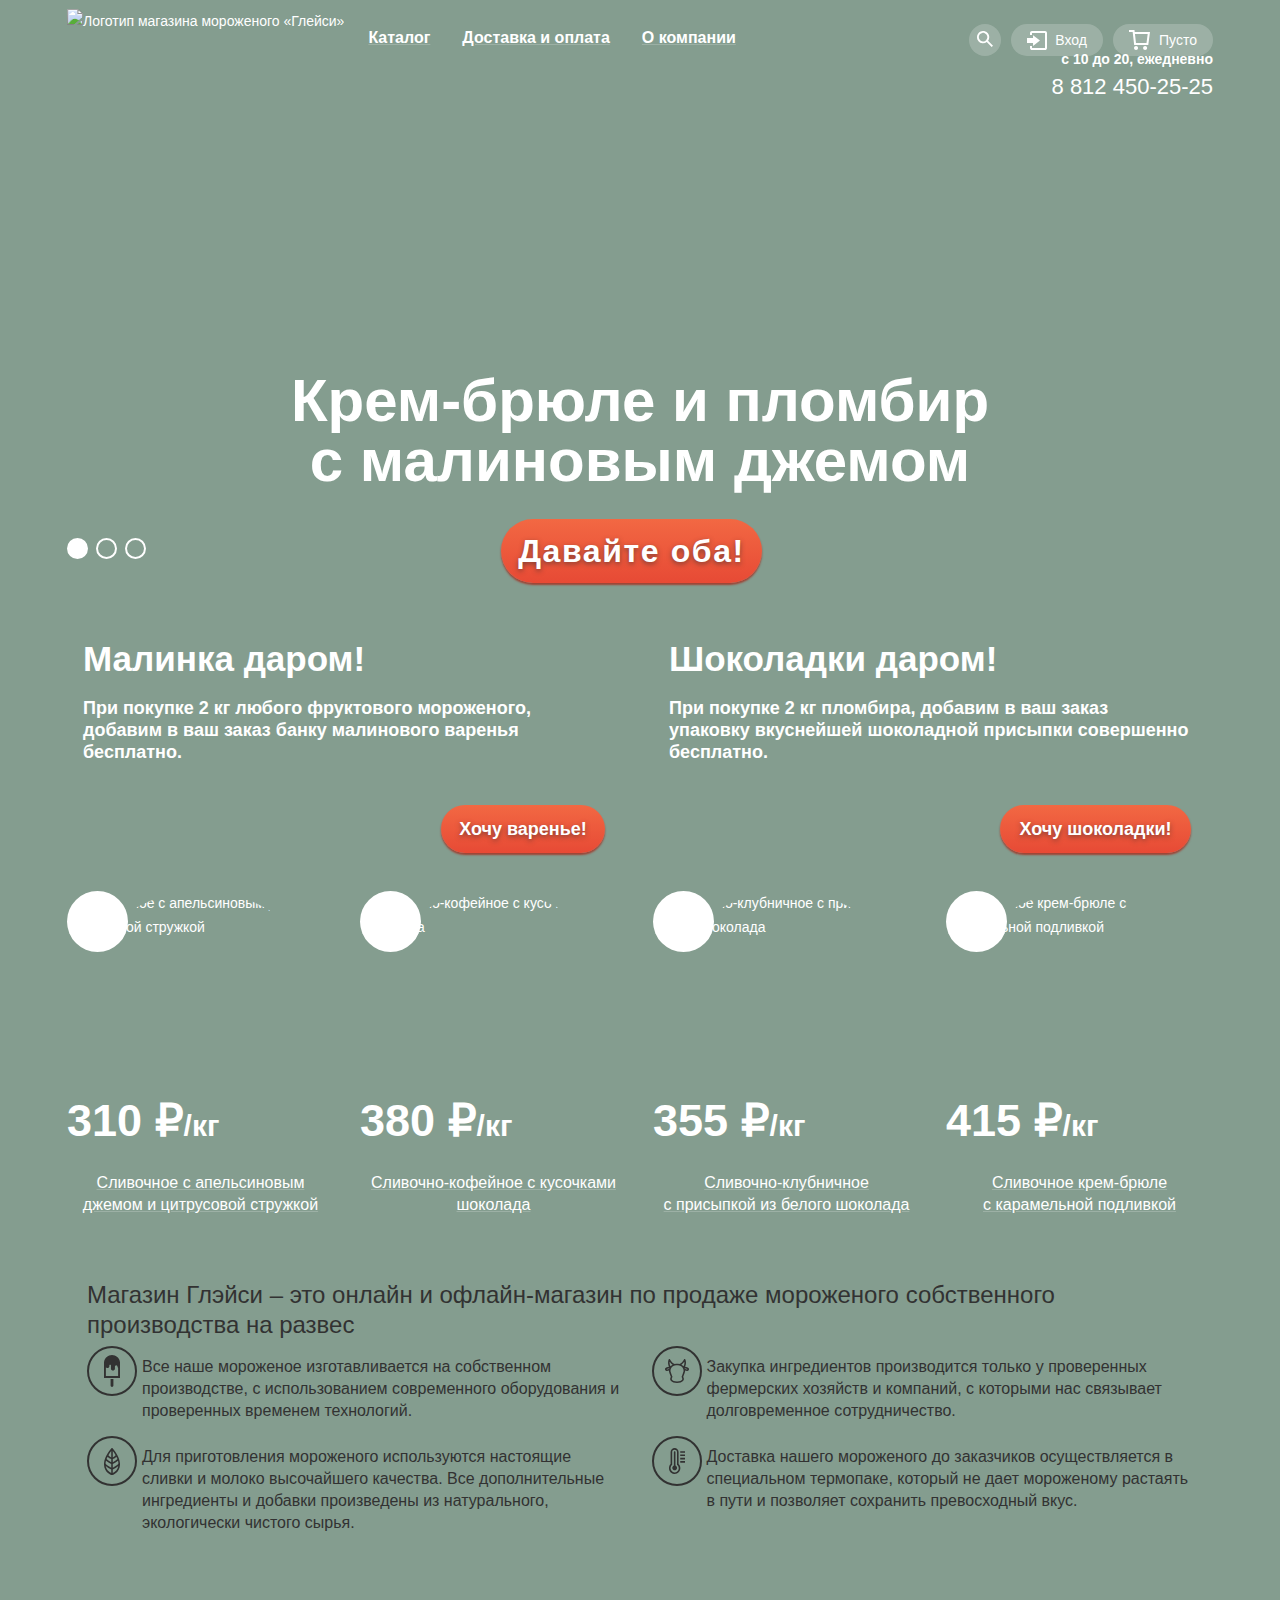
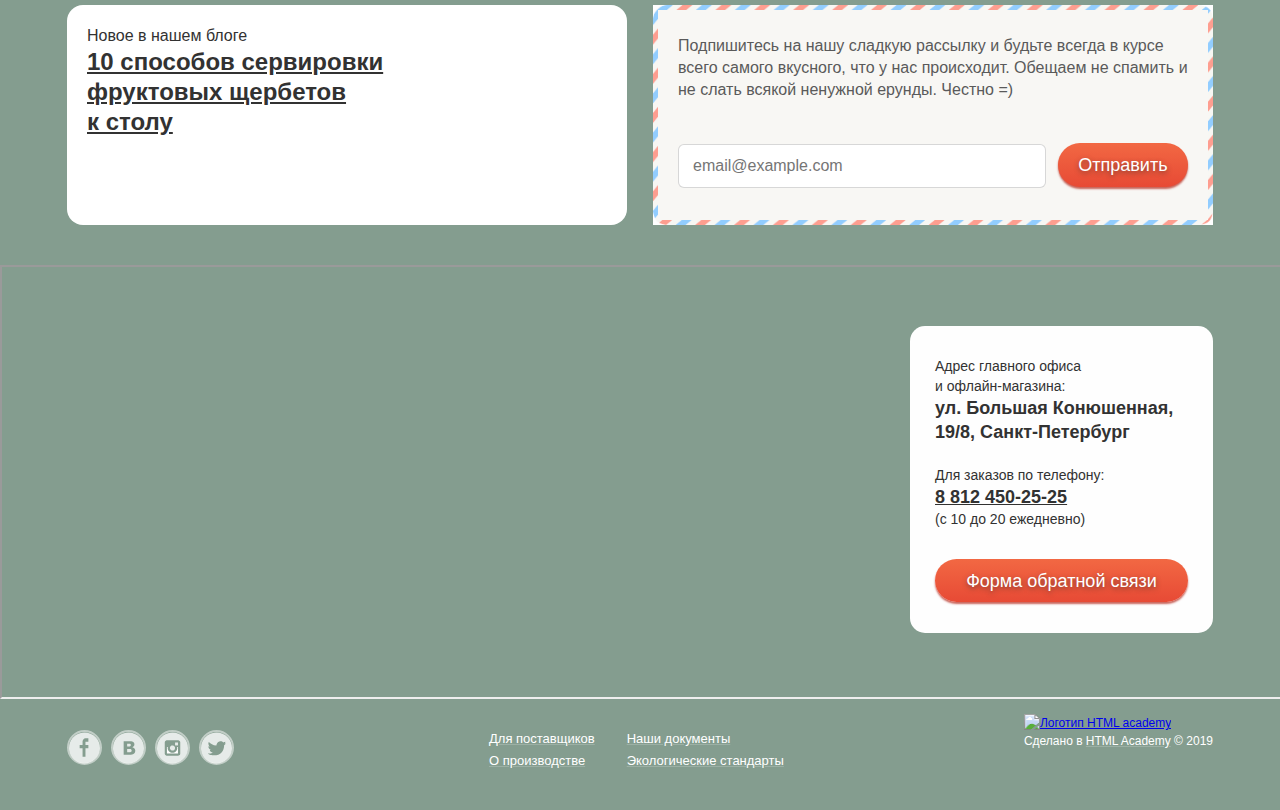
==== commit c64ce7f6: "Добавил декоративные элементы для главной страницы" ====
--- a/index.html
+++ b/index.html
@@ -8,182 +8,256 @@
   </head>
 
   <body class="page-body">
-    <header class="main-header">
-      <nav class="main-navigation">
-        <a class="main-header-logo">
-          <img src="https://via.placeholder.com/154x64" alt="Логотип магазина мороженого «Глейси»">
-        </a>
-        <ul class="site-navigation">
-          <li><a href="catalog.html">Каталог</a></li>
-          <li><a href="">Доставка и оплата</a></li>
-          <li><a href="">О компании</a></li>
+    <div class="site-wrapper site-wrapper-1">
+      <header class="main-header container">
+        <nav class="main-navigation">
+          <a class="main-header-logo">
+            <img src="img/logo-main.svg" width="154" height="64" alt="Логотип магазина мороженого «Глейси»">
+          </a>
+          <ul class="site-navigation">
+            <li><a class="header-link" href="catalog.html">Каталог</a></li>
+            <li><a class="header-link" href="">Доставка и оплата</a></li>
+            <li><a class="header-link" href="">О компании</a></li>
+          </ul>
+          <div class="user-navigation">
+            <button class="button header-button search-button" type="button">
+              <svg width="16" height="16" viewBox="0 0 16 16" fill="none" xmlns="http://www.w3.org/2000/svg">
+                <path d="M16 14.6652L11.0785 9.73294C11.9827 8.48188 12.3826 6.93501 12.1984 5.40134C12.0141 3.86767 11.2594 2.4601 10.0848 1.45982C8.91022 0.45954 7.40233 -0.0598191 5.86234 0.00548954C4.32234 0.0707982 2.86363 0.715967 1.77757 1.81212C0.691516 2.90827 0.0580813 4.3747 0.0038002 5.91849C-0.050481 7.46228 0.478388 8.96976 1.48476 10.1398C2.49113 11.3098 3.90092 12.0563 5.43251 12.2301C6.96409 12.4039 8.50472 11.9922 9.74663 11.0772L14.6586 16L16 14.6652ZM6.08152 10.3767C5.24079 10.3767 4.41895 10.1268 3.71991 9.65874C3.02087 9.19063 2.47604 8.5253 2.15431 7.74687C1.83258 6.96844 1.7484 6.11188 1.91241 5.28551C2.07643 4.45913 2.48128 3.70006 3.07576 3.10427C3.67024 2.50849 4.42766 2.10276 5.25223 1.93838C6.0768 1.77401 6.93149 1.85837 7.70822 2.1808C8.48495 2.50324 9.14883 3.04927 9.61591 3.74983C10.083 4.4504 10.3323 5.27404 10.3323 6.11661C10.3298 7.24568 9.88115 8.3278 9.08451 9.12618C8.28788 9.92456 7.20813 10.3742 6.08152 10.3767Z" fill="white"/>
+              </svg>
+            </button>
+            <button class="button header-button login-button" type="button">
+              <svg width="20" height="19" viewBox="0 0 20 19" fill="none" xmlns="http://www.w3.org/2000/svg">
+                <path d="M6.04 14.88L12.96 9.5L6.04 4.13V7.04H0V11.96H6.04V14.88Z" fill="white"/>
+                <path d="M18 0H5C4.46957 0 3.96086 0.210714 3.58579 0.585786C3.21071 0.960859 3 1.46957 3 2V4H5V2H18V17H5V15H3V17C3 17.5304 3.21071 18.0391 3.58579 18.4142C3.96086 18.7893 4.46957 19 5 19H18C18.5304 19 19.0391 18.7893 19.4142 18.4142C19.7893 18.0391 20 17.5304 20 17V2C20 1.46957 19.7893 0.960859 19.4142 0.585786C19.0391 0.210714 18.5304 0 18 0Z" fill="white"/>
+              </svg>
+              <span>Вход</span>
+            </button>
+            <button class="button header-button cart-button" type="button">
+              <svg width="21" height="20" viewBox="0 0 21 20" fill="none" xmlns="http://www.w3.org/2000/svg">
+                <path d="M5.70345 2L5.46161 0H0V2H3.66795L5.17946 15H19.2869L21 2H5.70345ZM17.5034 13H6.97313L5.96545 4H18.6924L17.5034 13Z" fill="white"/>
+                <path d="M7.03359 20C8.14664 20 9.04894 19.1046 9.04894 18C9.04894 16.8954 8.14664 16 7.03359 16C5.92054 16 5.01823 16.8954 5.01823 18C5.01823 19.1046 5.92054 20 7.03359 20Z" fill="white"/>
+                <path d="M16.1027 20C17.2157 20 18.118 19.1046 18.118 18C18.118 16.8954 17.2157 16 16.1027 16C14.9896 16 14.0873 16.8954 14.0873 18C14.0873 19.1046 14.9896 20 16.1027 20Z" fill="white"/>
+              </svg>
+              <span>Пусто</span>
+            </button>
+          </div>
+          <p class="main-header-contacts">
+            <span>с 10 до 20, ежедневно</span>
+            <a class="phone-link" href="tel:+78124502525">8 812 450-25-25</a>
+          </p>
+        </nav>
+      </header>
+
+      <main class="main-page">
+        <h1 class="visuallyhidden">Магазин мороженого «Глейси»</h1>
+        <section class="main-slider container">
+          <ul class="main-slider-items">
+            <li class="main-slider-item slide slide-current">
+              <!-- <img class="main-slider-img" src="img/slider-gelato-1.png" width="716" height="716" alt="Мороженое крем-брюле и пломбир с малиновым джемом"> -->
+              <h3 class="main-slider-title">
+                Крем-брюле и пломбир с малиновым джемом
+              </h3>
+              <a class="main-slider-link button" href="">
+                Давайте оба!
+              </a>
+            </li>
+            <li class="main-slider-item slide">
+              <!-- <img class="main-slider-img" src="img/slider-gelato-2.png" width="716" height="716" alt="Мороженое крем-брюле и пломбир с малиновым джемом"> -->
+              <h3 class="main-slider-title">
+                Шоколадный пломбир и лимонный сорбет
+              </h3>
+              <a class="main-slider-link button" href="">
+                Давайте оба!
+              </a>
+            </li>
+            <li class="main-slider-item slide">
+              <!-- <img class="main-slider-img" src="img/slider-gelato-3.png" width="716" height="716" alt="Мороженое крем-брюле и пломбир с малиновым джемом"> -->
+              <h3 class="main-slider-title">
+                Пломбир с помадкой и клубничный щербет
+              </h3>
+              <a class="main-slider-link button" href="">
+                Давайте оба!
+              </a>
+            </li>
+          </ul>
+          <div class="slider-controls">
+            <button class="current" type="button" aria-label="Первый слайд"></button>
+            <button type="button" aria-label="Второй слайд"></button>
+            <button type="button" aria-label="Третий слайд"></button>
+          </div>
+          <!-- <div class="slider-controls-labels">
+            <label for="btn-1"></label>
+            <label for="btn-2"></label>
+            <label for="btn-3"></label>
+          </div> -->
+        </section>
+
+        <section class="specials container">
+          <h2 class="visuallyhidden">Акции</h2>
+          <article class="specials-item specials-raspberries">
+            <p class="specials-item-title">Малинка даром!</p>
+            <p class="specials-item-description">При покупке 2 кг любого фруктового мороженого, добавим в ваш заказ банку малинового варенья бесплатно.</p>
+            <a class="specials-item-link button" href="">Хочу варенье!</a>
+          </article>
+          <article class="specials-item specials-chocolate">
+            <p class="specials-item-title">Шоколадки даром!</p>
+            <p class="specials-item-description">При покупке 2 кг пломбира, добавим в ваш заказ упаковку вкуснейшей шоколадной присыпки совершенно бесплатно.</p>
+            <a class="specials-item-link button" href="">Хочу шоколадки!</a>
+          </article>
+        </section>
+
+        <section class="hits container">
+          <h2 class="visuallyhidden">Хиты продаж</h2>
+          <ul class="catalog-items hit-items">
+            <li class="catalog-item catalog-item-hit">
+              <img class="catalog-item-img hit-item-img" src="img/catalog-gelato-1.jpg" width="267" height="267" alt="Сливочное с апельсиновым джемом и цитрусовой стружкой">
+              <p class="catalog-item-price hit-item-price">310 ₽<span>/кг</span></p>
+              <a class="catalog-item-description hit-item-description text-link" href="">Сливочное с апельсиновым джемом и цитрусовой стружкой</a>
+            </li>
+            <li class="catalog-item catalog-item-hit">
+              <img class="catalog-item-img hit-item-img" src="img/catalog-gelato-2.jpg" width="267" height="267" alt="Сливочно-кофейное с кусочками шоколада">
+              <p class="catalog-item-price hit-item-price">380 ₽<span>/кг</span></p>
+              <a class="catalog-item-description hit-item-description text-link" href="">Сливочно-кофейное с кусочками шоколада</a>
+            </li>
+            <li class="catalog-item catalog-item-hit">
+              <img class="catalog-item-img hit-item-img" src="img/catalog-gelato-3.jpg" width="267" height="267" alt="Сливочно-клубничное с присыпкой из белого шоколада">
+              <p class="catalog-item-price hit-item-price">355 ₽<span>/кг</span></p>
+              <a class="catalog-item-description hit-item-description text-link" href="">Сливочно-клубничное<br> с присыпкой из белого шоколада</a>
+            </li>
+            <li class="catalog-item catalog-item-hit">
+              <img class="catalog-item-img hit-item-img" src="img/catalog-gelato-4.jpg" width="267" height="267" alt="Сливочное крем-брюле с карамельной подливкой">
+              <p class="catalog-item-price hit-item-price">415 ₽<span>/кг</span></p>
+              <a class="catalog-item-description hit-item-description text-link" href="">Сливочное крем-брюле<br> с карамельной подливкой</a>
+            </li>
+          </ul>
+        </section>
+
+        <section class="features container">
+          <h2 class="visuallyhidden">О магазине</h2>
+          <p class="features-title">Магазин Глэйси – это онлайн и офлайн-магазин по продаже мороженого собственного производства на развес</p>
+          <ul class="features-list">
+            <li class="features-list-item features-list-production">
+              <p class="features-list-description">Все наше мороженое изготавливается на собственном производстве, с использованием современного оборудования и проверенных временем технологий.</p>
+            </li>
+            <li class="features-list-item features-list-farms">
+              <p class="features-list-description">Закупка ингредиентов производится только у проверенных фермерских хозяйств и компаний, с которыми нас связывает долговременное сотрудничество.</p>
+            </li>
+            <li class="features-list-item features-list-ingredients">
+              <p class="features-list-description">Для приготовления мороженого используются настоящие сливки и молоко высочайшего качества. Все дополнительные ингредиенты и добавки произведены из натурального, экологически чистого сырья.</p>
+            </li>
+            <li class="features-list-item features-list-delivery">
+              <p class="features-list-description">Доставка нашего мороженого до заказчиков осуществляется в специальном термопаке, который не дает мороженому растаять в пути и позволяет сохранить превосходный вкус.</p>
+            </li>
+          </ul>
+        </section>
+
+        <section class="blog container">
+          <h2 class="visuallyhidden">Наш блог</h2>
+          <article class="blog-item blog-article">
+            <p class="blog-article-title">Новое в нашем блоге</p>
+            <a class="blog-article-link text-link-black" href="">10 способов сервировки<br> фруктовых щербетов<br> к столу</a>
+          </article>
+
+          <div class=" blog-item form subscribe-form">
+            <!--  В дальнейшем здесь будет форма -->
+            <h2 class="visuallyhidden">Подписаться на рассылку</h2>
+            <p class="subscribe-form-description">Подпишитесь на нашу сладкую рассылку и будьте всегда в курсе всего самого вкусного, что у нас происходит. Обещаем не спамить и не слать всякой ненужной ерунды. Честно =)</p>
+            <input class="form-input"type="email" placeholder="email@example.com">
+            <button class="button subscribe-button" type="submit">Отправить</button>
+          </div>
+        </section>
+
+        <section class="contacts">
+          <div class="contacts-wrapper container">
+            <h2 class="visuallyhidden">Контакты</h2>
+            <!-- <img class="contacts-pin" src="https://via.placeholder.com/100x100" alt="Указатель местоположения"> -->
+            <div class="contacts-info">
+              <p class="contacts-address">
+                Адрес главного офиса<br> и офлайн-магазина:<br>
+                <span>ул. Большая Конюшенная,<br> 19/8, Санкт-Петербург</span>
+              </p>
+              <p class="contacts-telephone">
+                Для заказов по телефону:<br>
+                <a href="tel:+78124502525">8 812 450-25-25</a><br>
+                (с 10 до 20 ежедневно)
+              </p>
+              <a class="button contacts-button" href="#">Форма обратной связи</a>
+            </div>
+          </div>
+          <div id="map" class="contacts-map-wrapper">
+            <iframe class="contacts-map-frame" src="https://yandex.ru/map-widget/v1/-/CCQ~e4u8CB" width="100%"
+              height="100%"></iframe>
+            <!-- <img class="contacts__map-img" src="img/map.png" width="1200" height="430"
+              alt="расположение магазина ул. Большая Конюшенная, 19/8, Санкт-Петербург"/> -->
+          </div>
+        </section>
+      </main>
+
+
+
+      <footer class="main-footer container">
+        <h2 class="visuallyhidden">Социальные сети и дополнительная информация</h2>
+        <ul class="footer-social">
+          <li class="footer-social-item">
+            <a class="social-button" href="">
+              <svg width="32" height="32" viewBox="0 0 32 32" fill="none" xmlns="http://www.w3.org/2000/svg">
+                <path d="M16 0C12.8355 0 9.74207 0.938384 7.11088 2.69649C4.4797 4.45459 2.42894 6.95345 1.21793 9.87706C0.0069325 12.8007 -0.309921 16.0177 0.307443 19.1214C0.924806 22.2251 2.44866 25.0761 4.6863 27.3137C6.92394 29.5513 9.77487 31.0752 12.8786 31.6926C15.9823 32.3099 19.1993 31.9931 22.1229 30.7821C25.0466 29.5711 27.5454 27.5203 29.3035 24.8891C31.0616 22.2579 32 19.1645 32 16C32 11.7565 30.3143 7.68687 27.3137 4.68629C24.3131 1.68571 20.2435 0 16 0ZM20.06 9.45H17V12.9H20V16.34H17V25H14V16.34H11V12.9H14V9.45C13.9449 8.59575 14.2291 7.75426 14.7908 7.1083C15.3525 6.46234 16.1464 6.06407 17 6H20V9.45H20.06Z" fill="white" fill-opacity="0.8"/>
+              </svg>
+            </a>
+          </li>
+          <li class="footer-social-item">
+            <a class="social-button" href="">
+              <svg width="32" height="32" viewBox="0 0 32 32" fill="none" xmlns="http://www.w3.org/2000/svg">
+                <path d="M16.64 14.49C16.9652 14.4904 17.2875 14.4293 17.59 14.31C17.8645 14.2077 18.0922 14.0085 18.23 13.75C18.3343 13.4964 18.3854 13.2241 18.38 12.95C18.376 12.7057 18.3143 12.4659 18.2 12.25C18.0714 12.0066 17.8523 11.8235 17.59 11.74C17.2687 11.627 16.9306 11.5695 16.59 11.57H14.59V14.57H15.16C15.75 14.52 16.24 14.51 16.64 14.49Z" fill="white" fill-opacity="0.8"/>
+                <path d="M18.12 17.08C17.751 17.0101 17.3752 16.9832 17 17H14.61V20.5H17.06C17.4757 20.4953 17.8865 20.4104 18.27 20.25C18.591 20.1392 18.8632 19.9199 19.04 19.63C19.1865 19.3527 19.2621 19.0436 19.26 18.73C19.2753 18.3782 19.1848 18.0298 19 17.73C18.7922 17.4167 18.4806 17.1865 18.12 17.08Z" fill="white" fill-opacity="0.8"/>
+                <path d="M16 0C12.8355 0 9.74207 0.938384 7.11088 2.69649C4.4797 4.45459 2.42894 6.95345 1.21793 9.87706C0.0069325 12.8007 -0.309921 16.0177 0.307443 19.1214C0.924806 22.2251 2.44866 25.0761 4.6863 27.3137C6.92394 29.5513 9.77487 31.0752 12.8786 31.6926C15.9823 32.3099 19.1993 31.9931 22.1229 30.7821C25.0466 29.5711 27.5454 27.5203 29.3035 24.8891C31.0616 22.2579 32 19.1645 32 16C32 11.7565 30.3143 7.68687 27.3137 4.68629C24.3131 1.68571 20.2435 0 16 0ZM22.6 20.53C22.3376 21.056 21.9537 21.5119 21.48 21.86C20.9342 22.2714 20.3122 22.5705 19.65 22.74C18.8286 22.9383 17.9848 23.029 17.14 23.01H11V9H16.45C17.2781 8.9868 18.1063 9.02354 18.93 9.11C19.473 9.19401 19.9994 9.36273 20.49 9.61C20.9868 9.84615 21.4013 10.2258 21.68 10.7C21.9455 11.1728 22.0801 11.7079 22.07 12.25C22.0819 12.8916 21.8931 13.5209 21.53 14.05C21.1452 14.588 20.6142 15.0045 20 15.25V15.32C20.8272 15.4588 21.5898 15.8541 22.18 16.45C22.7295 17.0712 23.0163 17.8815 22.98 18.71C23.0043 19.3386 22.8738 19.9636 22.6 20.53Z" fill="white" fill-opacity="0.8"/>
+              </svg>
+            </a>
+          </li>
+          <li class="footer-social-item">
+            <a class="social-button" href="">
+              <svg width="32" height="32" viewBox="0 0 32 32" fill="none" xmlns="http://www.w3.org/2000/svg">
+                <path d="M20.92 16C20.92 17.3155 20.3974 18.5771 19.4673 19.5072C18.5371 20.4374 17.2755 20.96 15.96 20.96C14.6445 20.96 13.3829 20.4374 12.4528 19.5072C11.5226 18.5771 11 17.3155 11 16C11.001 15.6158 11.048 15.233 11.14 14.86H10.24V21.7H21.64V14.86H20.74C20.8406 15.2325 20.901 15.6147 20.92 16Z" fill="white"/>
+                <path d="M16 18.66C16.5252 18.656 17.0375 18.4967 17.4723 18.202C17.9071 17.9073 18.245 17.4905 18.4432 17.0042C18.6415 16.5178 18.6913 15.9836 18.5864 15.4689C18.4816 14.9542 18.2266 14.4821 17.8539 14.1121C17.4811 13.7421 17.0071 13.4908 16.4916 13.3897C15.9762 13.2887 15.4424 13.3425 14.9575 13.5445C14.4726 13.7464 14.0584 14.0873 13.7669 14.5243C13.4755 14.9613 13.32 15.4748 13.32 16C13.3213 16.3506 13.3917 16.6976 13.5271 17.021C13.6625 17.3444 13.8602 17.638 14.1091 17.8851C14.358 18.1321 14.653 18.3276 14.9775 18.4606C15.3019 18.5936 15.6494 18.6613 16 18.66Z" fill="white" fill-opacity="0.8"/>
+                <path d="M21.68 10.3H18.64V13.34H21.68V10.3Z" fill="white" fill-opacity="0.8"/>
+                <path d="M16 0C12.8355 0 9.74207 0.938384 7.11088 2.69649C4.4797 4.45459 2.42894 6.95345 1.21793 9.87706C0.0069325 12.8007 -0.309921 16.0177 0.307443 19.1214C0.924806 22.2251 2.44866 25.0761 4.6863 27.3137C6.92394 29.5513 9.77487 31.0752 12.8786 31.6926C15.9823 32.3099 19.1993 31.9931 22.1229 30.7821C25.0466 29.5711 27.5454 27.5203 29.3035 24.8891C31.0616 22.2579 32 19.1645 32 16C32 11.7565 30.3143 7.68687 27.3137 4.68629C24.3131 1.68571 20.2435 0 16 0ZM24 21.7C24.0027 22.0045 23.9444 22.3064 23.8285 22.588C23.7127 22.8696 23.5416 23.1251 23.3253 23.3395C23.1091 23.5539 22.8521 23.7228 22.5695 23.8362C22.2869 23.9497 21.9845 24.0054 21.68 24H10.28C9.97928 23.9987 9.68175 23.9382 9.40442 23.8219C9.12709 23.7056 8.87537 23.5358 8.66366 23.3222C8.45194 23.1086 8.28436 22.8554 8.17049 22.5771C8.05662 22.2988 7.99869 22.0007 8.00001 21.7V10.3C7.99869 9.99927 8.05662 9.70123 8.17049 9.42289C8.28436 9.14455 8.45194 8.89137 8.66366 8.67779C8.87537 8.46422 9.12709 8.29443 9.40442 8.17814C9.68175 8.06184 9.97928 8.00131 10.28 8H21.67C21.9749 7.99467 22.2778 8.0503 22.561 8.16362C22.8441 8.27694 23.1017 8.44568 23.3188 8.65992C23.5358 8.87416 23.7079 9.12959 23.8249 9.41123C23.9418 9.69287 24.0014 9.99504 24 10.3V21.7Z" fill="white" fill-opacity="0.8"/>
+              </svg>
+            </a>
+          </li>
+          <li class="footer-social-item">
+            <a class="social-button" href="">
+              <svg width="34" height="34" viewBox="0 0 32 32" fill="none" xmlns="http://www.w3.org/2000/svg">
+                <path d="M16 0C12.8355 0 9.74207 0.938384 7.11088 2.69649C4.4797 4.45459 2.42894 6.95345 1.21793 9.87706C0.0069325 12.8007 -0.309921 16.0177 0.307443 19.1214C0.924806 22.2251 2.44866 25.0761 4.6863 27.3137C6.92394 29.5513 9.77487 31.0752 12.8786 31.6926C15.9823 32.3099 19.1993 31.9931 22.1229 30.7821C25.0466 29.5711 27.5454 27.5203 29.3035 24.8891C31.0616 22.2579 32 19.1645 32 16C32 11.7565 30.3143 7.68687 27.3137 4.68629C24.3131 1.68571 20.2435 0 16 0ZM23.94 12.81C23.69 19.33 20.48 23.64 12.94 23.51H12.46C12.01 23.51 7.91001 23.07 7.11001 21.69C8.8989 21.9555 10.7228 21.5494 12.23 20.55C11.18 20.26 9.31001 20.09 8.98001 17.7C9.39279 17.8642 9.84415 17.9058 10.28 17.82C9.00001 17 7.53001 16.3 7.61001 14.17C8.02796 14.4893 8.54454 14.652 9.07001 14.63C8.30001 14.4 6.92001 11.39 8.07001 9.85C10.07 11.64 12.14 13.33 15.87 13.49C16.1 11.28 17.11 9.79 19.04 9.17C19.7375 8.93332 20.4908 8.91568 21.1986 9.11946C21.9065 9.32323 22.5351 9.73867 23 10.31C23.74 10.08 24.45 9.84 25.19 9.62C25.1758 9.95711 25.0846 10.2865 24.9234 10.5829C24.7622 10.8793 24.5353 11.1349 24.26 11.33C24.5167 11.3601 24.7768 11.3336 25.0221 11.2524C25.2674 11.1712 25.492 11.0372 25.68 10.86C25.5628 11.2985 25.3443 11.7034 25.0421 12.0421C24.7399 12.3808 24.3624 12.6438 23.94 12.81Z" fill="white" fill-opacity="0.8"/>
+              </svg>
+            </a>
+          </li>
         </ul>
-        <div class="user-navigation">
-          <button class="button search-button" type="button"><img src="https://via.placeholder.com/16x16" alt="Иконка кнопки поиска"></button>
-          <button class="button login-button" type="button"><img src="https://via.placeholder.com/16x16" alt="Иконка кнопки входа">Вход</button>
-          <button class="button cart-button" type="button"><img src="https://via.placeholder.com/16x16" alt="Иконка кнопки с корзиной">Пусто</button>
+        <ul class="footer-menu">
+          <li class="footer-menu-item item-heart">
+            <a class="text-link" href="">Для поставщиков</a>
+          </li>
+          <li class="footer-menu-item">
+            <a class="text-link" href="">Наши документы</a>
+          </li>
+          <li class="footer-menu-item">
+            <a class="text-link" href="">О производстве</a>
+          </li>
+          <li class="footer-menu-item">
+            <a class="text-link" href="">Экологические стандарты</a>
+          </li>
+        </ul>
+        <div class="footer-copyright">
+          <a href="https://htmlacademy.ru/intensive/htmlcss" target="_blank"><img src="/img/logo-htmlacademy.svg" alt="Логотип HTML academy"></a>
+          <p class="footer-copyright-description">Сделано в <a class="text-link" href="https://htmlacademy.ru/intensive/study">HTML Academy</a> © 2019</p>
         </div>
-      </nav>
-      <p class="main-header-contacts">
-        <span>с 10 до 20, ежедневно</span>
-        <a href="tel:+78124502525">8 812 450-25-25</a>
-      </p>
-    </header>
-
-    <main class="container">
-      <h1>Магазин мороженого «Глейси»</h1>
-      <section class="main-slider">
-        <ul class="main-slider-items">
-          <li class="main-slider-item">
-            <img class="main-slider-img" src="https://via.placeholder.com/100x100" alt="Мороженое крем-брюле и пломбир с малиновым джемом">
-            <p class="main-slider-title">Крем-брюле и пломбир с малиновым джемом</p>
-            <a class="main-slider-link" href="">Давайте оба!</a>
-          </li>
-          <li class="main-slider-item">
-            <img class="main-slider-img" src="https://via.placeholder.com/100x100" alt="Мороженое крем-брюле и пломбир с малиновым джемом">
-            <p class="main-slider-title">Шоколадный пломбир и лимонный сорбет</p>
-            <a class="main-slider-link" href="">Давайте оба!</a>
-          </li>
-          <li class="main-slider-item">
-            <img class="main-slider-img" src="https://via.placeholder.com/100x100" alt="Мороженое крем-брюле и пломбир с малиновым джемом">
-            <p class="main-slider-title">Пломбир с помадкой и клубничный щербет</p>
-            <a class="main-slider-link" href="">Давайте оба!</a>
-          </li>
-        </ul>
-        <div class="slider-controls">
-          <input type="radio" id="btn-1" name="toggle" checked>
-          <input type="radio" id="btn-2" name="toggle">
-          <input type="radio" id="btn-3" name="toggle">
-        </div>
-        <div class="slider-controls-labels">
-          <label for="btn-1"></label>
-          <label for="btn-2"></label>
-          <label for="btn-3"></label>
-        </div>
-      </section>
-
-      <section class="specials">
-        <h2>Акции</h2>
-        <article class="specials-item">
-          <p class="specials-item-title">Малинка даром!</p>
-          <p class="specials-item-description">При покупке 2 кг любого фруктового мороженого, добавим в ваш заказ банку малинового варенья бесплатно.</p>
-          <a class="specials-item-link" href="">Хочу варенье!</a>
-        </article>
-        <article class="specials-item">
-          <p class="specials-item-title">Шоколадки даром!</p>
-          <p class="specials-item-description">При покупке 2 кг пломбира, добавим в ваш заказ упаковку вкуснейшей шоколадной присыпки совершенно бесплатно.</p>
-          <a class="specials-item-link" href="">Хочу шоколадки!</a>
-        </article>
-      </section>
-
-      <section class="hits">
-        <h2>Хиты продаж</h2>
-        <ul class="catalog-items hit-items">
-          <li class="catalog-item catalog-item-hit">
-            <img class="catalog-item-img hit-item-img" src="https://via.placeholder.com/100x100" alt="Сливочное с апельсиновым джемом и цитрусовой стружкой">
-            <p class="catalog-item-price hit-item-price">310 ₽<span>/кг</span></p>
-            <a class="catalog-item-description hit-item-description" href="">Сливочное с апельсиновым джемом и цитрусовой стружкой</a>
-          </li>
-          <li class="catalog-item catalog-item-hit">
-            <img class="catalog-item-img hit-item-img" src="https://via.placeholder.com/100x100" alt="Сливочно-кофейное с кусочками шоколада">
-            <p class="catalog-item-price hit-item-price">380 ₽<span>/кг</span></p>
-            <a class="catalog-item-description hit-item-description" href="">Сливочно-кофейное с кусочками шоколада</a>
-          </li>
-          <li class="catalog-item catalog-item-hit">
-            <img class="catalog-item-img hit-item-img" src="https://via.placeholder.com/100x100" alt="Сливочно-клубничное с присыпкой из белого шоколада">
-            <p class="catalog-item-price hit-item-price">355 ₽<span>/кг</span></p>
-            <a class="catalog-item-description hit-item-description" href="">Сливочно-клубничное с присыпкой из белого шоколада</a>
-          </li>
-          <li class="catalog-item catalog-item-hit">
-            <img class="catalog-item-img hit-item-img" src="https://via.placeholder.com/100x100" alt="Сливочное крем-брюле с карамельной подливкой">
-            <p class="catalog-item-price hit-item-price">415 ₽<span>/кг</span></p>
-            <a class="catalog-item-description hit-item-description" href="">Сливочное крем-брюле с карамельной подливкой</a>
-          </li>
-        </ul>
-      </section>
-
-      <section class="features">
-        <h2>О магазине</h2>
-        <p class="features-title">Магазин Глэйси – это онлайн и офлайн-магазин по продаже мороженого собственного производства на развес</p>
-        <ul class="features-list">
-          <li class="features-list-item">
-            <img src="https://via.placeholder.com/49x49" alt="Иконка">
-            <p class="features-list-description">Все наше мороженое изготавливается на собственном производстве, с использованием современного оборудования и проверенных временем технологий.</p>
-          </li>
-          <li class="features-list-item">
-            <img src="https://via.placeholder.com/49x49" alt="Иконка">
-            <p class="features-list-description">Закупка ингредиентов производится только у проверенных фермерских хозяйств и компаний, с которыми нас связывает долговременное сотрудничество.</p>
-          </li>
-          <li class="features-list-item">
-            <img src="https://via.placeholder.com/49x49" alt="Иконка">
-            <p class="features-list-description">Для приготовления мороженого используются настоящие сливки и молоко высочайшего качества. Все дополнительные ингредиенты и добавки произведены из натурального, экологически чистого сырья.</p>
-          </li>
-          <li class="features-list-item">
-            <img src="https://via.placeholder.com/49x49" alt="Иконка">
-            <p class="features-list-description">Доставка нашего мороженого до заказчиков осуществляется в специальном термопаке, который не дает мороженому растаять в пути и позволяет сохранить превосходный вкус.</p>
-          </li>
-        </ul>
-      </section>
-
-      <section class="blog">
-        <h2>Наш блог</h2>
-        <article class="blog-article">
-          <p class="blog-article-title">Новое в нашем блоге</p>
-          <a class="blog-article-link" href="">10 способов сервировки фруктовых щербетов к столу</a>
-        </article>
-
-        <div class="form subscribe-form">
-          <!--  В дальнейшем здесь будет форма -->
-          <h2>Подписаться на рассылку</h2>
-          <p class="subscribe-form-description">Подпишитесь на нашу сладкую рассылку и будьте всегда в курсе всего самого вкусного, что у нас происходит. Обещаем не спамить и не слать всякой ненужной ерунды. Честно =)</p>
-          <input type="email" placeholder="email@example.com">
-          <button class="button subscribe-buttton" type="submit">Отправить</button>
-        </div>
-      </section>
-
-      <section class="contacts">
-        <h2>Контакты</h2>
-        <img class="contacts-map" src="https://via.placeholder.com/100x100" alt="Карта">
-        <div>
-          <p class="contacts-address">
-            Адрес главного офиса и офлайн-магазина:<br>
-            <span>ул. Большая Конюшенная, 19/8, Санкт-Петербург</span>
-          </p>
-          <p class="contacts-telephone">
-            Для заказов по телефону:<br>
-            <a href="tel:+78124502525">8 812 450-25-25</a><br>
-            (с 10 до 20 ежедневно)
-          </p>
-          <a class="button contacts-button" href="#">Форма обратной связи</a>
-        </div>
-      </section>
-    </main>
-
-    <footer class="main-footer">
-      <h2>Социальные сети и дополнительная информация</h2>
-      <ul class="footer-social">
-        <li><a class="social-button" href=""><img src="https://via.placeholder.com/32x32" alt="Фейсбук"></a></li>
-        <li><a class="social-button" href=""><img src="https://via.placeholder.com/32x32" alt="Вконтакте"></a></li>
-        <li><a class="social-button" href=""><img src="https://via.placeholder.com/32x32" alt="Инстаграм"></a></li>
-        <li><a class="social-button" href=""><img src="https://via.placeholder.com/32x32" alt="Твиттер"></a></li>
-      </ul>
-      <ul class="footer-menu">
-        <li class="footer-menu-item">Для поставщиков</li>
-        <li class="footer-menu-item">Наши документы</li>
-        <li class="footer-menu-item">О производстве</li>
-        <li class="footer-menu-item">Экологические стандарты</li>
-      </ul>
-      <div class="footer-copyright">
-        <a href="https://htmlacademy.ru/intensive/htmlcss" target="_blank"><img src="https://via.placeholder.com/108x39" alt="Логотип HTML academy"></a>
-        <p>Сделано в HTML Academy © 2019</p>
-      </div>
-    </footer>
-
-    <section class="modal modal-feedback">
-      <h2>Обратная связь</h2>
-      <!-- Здесь будет форма обратной связи -->
-      <button class="modal-close" type="button">Закрыть</button>
-    </section>
+      </footer>
+
+     <!--  <section class="modal modal-feedback">
+        <h2>Обратная связь</h2>
+        Здесь будет форма обратной связи
+        <button class="modal-close" type="button">Закрыть</button>
+      </section> -->
+    </div>
   </body>
 
 </html>
--- a/css/style.css
+++ b/css/style.css
@@ -35,6 +35,8 @@
 :root {
   --basic-white: #ffffff;
   --lighter-white: rgba(255, 255, 255, 0.2);
+  --border-hover-white: rgba(255, 255, 255, 0.5);
+  --border-focus-white: rgba(255, 255, 255, 0.7);
 
   --basic-black: #000000;
   --lighter-black: #323232;
@@ -43,6 +45,7 @@
   --basic-grey: #999999;
   --lighter-grey: #C4C4C4;
   --light-grey:  #F8F7F4;
+  --lighter-grey: #FEFEFE;
   --focus-grey: #EDEDED;
 
   --button-red: linear-gradient(180deg, #F26843 0%, #E74A35 100%);
@@ -53,6 +56,9 @@
   --focus-red: #D07058;
   --focus-lighter-red: #F6B5A5;
   --focus-darker-red: linear-gradient(0deg, rgba(0, 0, 0, 0.07), rgba(0, 0, 0, 0.07)), linear-gradient(180deg, #F26843 0%, #E74A35 100%);
+  --text-shadow:  rgba(92, 55, 49, 0.76);
+  --box-shadow: rgba(172, 16, 0, 0.64);
+  --input-focus: rgba(46, 136, 228, 0.52);
 
   --green: #849D8F;
 }
@@ -67,63 +73,200 @@
   line-height: 24px;
   font-weight: 500;
   color: var(--basic-white);
-  background-color: var(--green);
-}
-
-.page a {
+}
+
+/* .page a {
   text-decoration: none;
   color: var(--basic-white);
-}
+} */
 
 img {
   max-width: 100%;
   height: auto;
 }
 
+/* Visually hidden */
+
+.visuallyhidden:not(:focus):not(:active) {
+  position: absolute;
+
+  width: 1px;
+  height: 1px;
+  margin: -1px;
+  border: 0;
+  padding: 0;
+
+  white-space: nowrap;
+
+  clip-path: inset(100%);
+  clip: rect(0 0 0 0);
+  overflow: hidden;
+}
+
+/* Grid */
+
+.page {
+  height: 100%;
+}
+
+.page-body {
+  min-width: 100%;
+  display: grid;
+  grid-template-rows: min-content 1fr min-content;
+  align-content: start;
+
+}
+
+/* Site wrapper for slider */
+
+.site-wrapper {
+  min-width: 940px;
+  background-color: #849d8f;
+  background-image: url("../img/slider-gelato-1.png");
+  background-repeat: no-repeat;
+  background-position: top center;
+}
+
+.site-wrapper-1 {
+  background-color: #849d8f;
+  background-image: url("../img/slider-gelato-1.png");
+}
+
+.site-wrapper-2 {
+  background-color: #8996a6;
+  background-image: url("../img/slider-gelato-2.png");
+}
+
+.site-wrapper-3 {
+  background-color: #9d8b84;
+  background-image: url("../img/slider-gelato-3.png");
+}
+
+/* Container */
+
+.container {
+  width: 1146px;
+  margin: 0 auto;
+}
+
+/* Inner page */
+
+.inner-page {
+  background-color: var(--green);
+}
+
+
+/* Buttons */
+
+.button {
+  font-size: 18px;
+  line-height: 24px;
+  text-align: center;
+  color: var(--basic-white);
+  background-image: var(--button-red);
+  border: none;
+  border-radius: 70px;
+  text-shadow: 0px 2px 5px var(--text-shadow);
+  box-shadow: 0px 2px 2px var(--box-shadow);
+  cursor: pointer;
+  outline: none;
+  text-decoration: none;
+}
+
+.button:hover {
+  background-image: var(--hover-lighter-red);
+}
+
+.button:focus {
+  background-image: var(--focus-darker-red);
+}
+
+/* Text links */
+
+.text-link {
+  font-weight: 400;
+  color: var(--basic-white);
+  text-decoration-color: var(--lighter-white);
+}
+
+.text-link:hover,
+.text-link:active {
+  color: var(--hover-link);
+}
+
+.text-link-black {
+  color: var(--lighter-black);
+  text-decoration-color: rgba(50, 50, 50, 0.3);
+}
+
+.text-link-black:hover,
+.text-link-black:active {
+  color: var(--hover-darker-link);
+}
+
 /* Main header */
 
+
+/* Main navigation */
+
+.main-navigation {
+  display: grid;
+  grid-template-columns: max-content 1fr max-content;
+  padding-top: 9px;
+}
+
+.main-header-logo img {
+  width: 154px;
+  height: 64px;
+  margin-right: 24px;
+}
+/* Site navigation */
+
 .site-navigation {
+  display: flex;
+  flex-wrap: wrap;
   font-size: 16px;
   line-height: 18px;
   list-style: none;
   font-weight: 700;
-}
-
-.site-navigation a {
-  color: var(--basic-white);
-
-}
-
-.site-navigation a:hover {
+  margin: 0;
+  padding: 0;
+}
+
+.header-link {
+  color: var(--basic-white);
+  display: block;
+  margin-right: 32px;
+  margin-top: 20px;
+  text-decoration-color: var(--lighter-white);
+}
+
+.header-link:hover {
   color: var(--basic-black);
   background-color: var(--basic-white);
 }
 
-.site-navigation a:focus {
+.header-link:focus {
   color: var(--basic-black);
   background-color: var(--focus-grey);
 }
 
-.site-navigation a:active {
+.header-link:active {
   background-image: var(--focus-red);
 }
 
-.button {
-  font-size: 18px;
-  line-height: 24px;
-  color: var(--basic-white);
-  background-image: var(--button-red);
-}
-
-.button:hover {
-  background-image: var(--hover-lighter-red);
-}
-
-.button:focus {
-  background-image: var(--focus-darker-red);
+/* User navigation */
+
+.user-navigation {
+  display: flex;
+  justify-content: flex-end;
+  text-align: right;
+  margin-top: 15px;
 }
 
 .user-navigation .button {
+  border: none;
+  margin-left: 10px;
   font-weight: 500;
   font-size: 14px;
   line-height: 16px;
@@ -137,60 +280,145 @@
   background-color: var(--basic-white);
 }
 
+.user-navigation .button:hover {
+  color: var(--basic-black);
+  background-color: var(--basic-white);
+}
+
+.user-navigation .button:hover path {
+  fill: var(--basic-black);
+}
+
 .user-navigation .cart-button-active {
   background-color: var(--basic-white);
   color: var(--lighter-black);
 }
 
+.header-button {
+  box-shadow: none;
+  text-shadow: none;
+}
+
+.search-button {
+  width: 32px;
+  height: 32px;
+  border-radius: 100%;
+}
+
+
+.cart-button {
+  display: flex;
+  align-items: center;
+  justify-content: space-between;
+  padding: 8px 16px;
+  width: 100px;
+  height: 32px;
+  border-radius: 20px;
+}
+
+.login-button {
+  display: flex;
+  align-items: center;
+  justify-content: space-between;
+  padding: 8px 16px;
+  width: 92px;
+  height: 32px;
+  border-radius: 20px;
+}
+
+.main-header-contacts {
+  grid-column: 3/4;
+  text-align: right;
+  margin: 0;
+  margin-top: -5px;
+}
+
 .main-header-contacts span {
+  display: block;
+  margin-bottom: 8px;
   font-size: 14px;
   line-height: 16px;
   font-weight: 700;
 }
 
-.main-header-contacts a {
+.phone-link {
   font-size: 22px;
   line-height: 24px;
   color: var(--basic-white);
+  text-decoration: none;
 }
 
 /* Breadcrumbs */
 
 .breadcrumbs {
+  display: flex;
   list-style: none;
+  margin: 0;
+  padding: 0;
   font-size: 14px;
   line-height: 16px;
+}
+
+.breadcrumbs li {
+  margin-right: 22px;
 }
 
 .catalog-header {
   font-size: 35px;
   line-height: 41px;
   font-weight: 700;
+  margin-top: 9px;
+  margin-bottom: 0;
 }
 
 
 /* Main slider */
 
 .main-slider {
-  font-weight: 700;
-  color: var(--basic-white);
+  position: relative;
+  padding-top: 270px;
+  font-weight: 700;
+  color: var(--basic-white);
+  text-align: center;
+  margin-bottom: 63px;
 }
 
 .main-slider-items {
   list-style: none;
+  margin: 0;
+  padding: 0;
+}
+
+.slide {
+  display: none;
+}
+
+.slide-current {
+  display: block;
 }
 
 .main-slider-title {
+  width: 700px;
+  margin: 0 auto;
+  margin-bottom: 28px;
   font-size: 60px;
   line-height: 60px;
+  font-weight: 800;
   color: var(--basic-white);
 }
 
 .main-slider-link {
+  display: flex;
+  margin-left: 434px;
+  justify-content: center;
+  align-items: center;
   font-size: 32px;
   line-height: 44px;
-  color: var(--basic-white);
-  background-image: var(--button-red);
+  letter-spacing: 1.6px;
+  color: var(--basic-white);
+  width: 261px;
+  height: 64px;
+  border-radius: 70px;
 }
 
 .main-slider-link:hover {
@@ -201,13 +429,47 @@
   background-image: var(--focus-darker-red);
 }
 
+.slider-controls {
+  display: flex;
+  width: 79px;
+  justify-content: space-between;
+  text-align: left;
+  margin-top: -45px;
+}
+
+.slider-controls button {
+  padding: 0;
+  width: 21px;
+  height: 21px;
+  background-color: transparent;
+  border: 2px solid #ffffff;
+  border-radius: 50%;
+  cursor: pointer;
+}
+
+.slider-controls .current {
+  background-color: var(--basic-white);
+}
+
 /* Specials */
 
 .specials {
-  font-weight: 700;
+  display: grid;
+  grid-template-columns: 1fr 1fr;
+  column-gap:26px;
+  font-weight: 700;
+}
+
+.specials-item {
+  box-sizing: border-box;
+  width: 560px;
+  height: 229px;
+  border-radius: 16px;
+  padding: 16px 22px 22px 16px;
 }
 
 .specials-item-title {
+  margin: 0;
   font-size: 35px;
   line-height: 41px;
 }
@@ -218,12 +480,24 @@
 }
 
 .specials-item-link {
+  display: flex;
+  justify-content: center;
+  align-items: center;
+  margin-left: auto;
+  margin-top: 42px;
+  width: 164px;
+  height: 48px;
+  border-radius: 70px ;
   font-size: 18px;
   line-height: 24px;
   background-image: var(--button-red);
   color: var(--basic-white);
 }
 
+.specials-chocolate .specials-item-link {
+  width: 191px;
+}
+
 .specials-item-link:hover {
   background-image: var(--hover-lighter-red);
 }
@@ -232,12 +506,36 @@
   background-image: var(--focus-darker-red);
 }
 
+.specials-raspberries {
+  background-image: url("../img/raspberries-bg.jpg");
+}
+
+.specials-chocolate {
+  background-image: url("../img/chocolate-bg.jpg");
+}
+
 /* Hits */
+
 .catalog-items {
+  display: grid;
+  grid-template-columns: 1fr 1fr 1fr 1fr;
+  gap: 26px;
   list-style: none;
+  margin: 0;
+  padding: 0;
+  margin-top: 40px;
+}
+
+.catalog-item-img {
+  display: block;
+  border-radius: 100%;
+  width: 267px;
+  height: 267px;
 }
 
 .catalog-item-price {
+  margin-top: -60px;
+  margin-bottom: 29px;
   font-size: 45px;
   line-height: 45px;
   font-weight: 700;
@@ -249,39 +547,133 @@
 }
 
 .catalog-item-description {
+  display: block;
+  margin: 0 auto;
+  text-align: center;
   cursor: pointer;
   font-size: 16px;
   line-height: 22px;
 }
 
-.catalog-item-description:hover, .catalog-item-description:focus {
-  color: var(--hover-link);
+.catalog-item-hit {
+  position: relative;
+}
+
+.catalog-item-hit:before {
+  content: "";
+  display: block;
+  width: 61px;
+  height: 61px;
+  position: absolute;
+  background-image: url("../img/icon-hit.svg");
+  background-repeat: no-repeat;
+  background-position: center;
+  background-color: var(--basic-white);
+  border-radius: 100%;
+}
+
+.hit-items {
+  margin-bottom: 40px;
 }
 
 /* Features */
 
 .features {
+  padding: 24px 23px 36px 20px;
+  box-sizing: border-box;
   color: var(--lighter-black);
+  background-image: url(../img/wafer-bg.jpg);
+  background-repeat: no-repeat;
+  block-size: contain;
+  border-radius: 16px;
+  margin-bottom: 35px;
 }
 
 .features-list {
+  display: grid;
+  grid-template-columns: 1fr 1fr;
+  column-gap: 26px;
+  row-gap: 24px;
   list-style: none;
+  margin: 0;
+  padding: 0;
+}
+
+.features-list-item {
+  position: relative;
+}
+
+.features-list-item:before {
+  display: block;
+  position: absolute;
+  content: "";
+  left: 0;
+  top: -10px;
+  width: 46px;
+  height: 46px;
+  border: 2px solid var(--lighter-black);
+  border-radius: 100%;
+}
+
+.features-list-production:before  {
+  background-image: url(../img/icon-gelato.svg);
+  background-repeat: no-repeat;
+  background-position: center;
+}
+
+.features-list-farms:before {
+  background-image: url(../img/icon-cow.svg);
+  background-repeat: no-repeat;
+  background-position: center;
+}
+
+.features-list-ingredients:before {
+  background-image: url(../img/icon-leaf.svg);
+  background-repeat: no-repeat;
+  background-position: center;
+}
+
+.features-list-delivery:before {
+  background-image: url(../img/icon-thermometer.svg);
+  background-repeat: no-repeat;
+  background-position: center;
 }
 
 .features-title {
+  margin: 0;
+  margin-bottom: 16px;
   font-size: 24px;
   line-height: 30px;
 }
 
 .features-list-description {
+  padding-left: 55px;
+  margin: 0;
   font-size: 16px;
   line-height: 22px;
 }
 
 /* Blog */
 
+.blog {
+  display: grid;
+  grid-template-columns: 1fr 1fr;
+  column-gap: 26px;
+  margin-bottom: 40px;
+}
+
+.blog-item {
+  border-radius: 16px;
+}
+
 .blog-article {
+  box-sizing: border-box;
   background-color: var(--basic-white);
+  background-image: url(../img/strawberry-bg.jpg);
+  background-repeat: no-repeat;
+  block-size: cover;
+  min-height: 220px;
+  padding: 20px;
 }
 
 .blog-article, .blog-article a {
@@ -289,61 +681,144 @@
 }
 
 .blog-article-title {
+  margin: 0;
   font-size: 16px;
   line-height: 22px;
 }
 
-.blog-article a {
+.blog-article-link {
   font-size: 24px;
   line-height: 30px;
   font-weight: 700;
   text-decoration: underline;
 }
 
-.blog-article-link:hover, .blog-article-link:focus {
- color: var(--hover-darker-link);
-}
-
 .subscribe-form {
+  box-sizing: border-box;
+  padding: 25px 16px 0 20px;
   background-color: var(--light-grey);
+  border: 5px solid var(--focus-lighter-red);
+  border-image: url("../img/blog-form-bg.jpg") 6;
+  background-repeat: no-repeat;
 }
 
 .subscribe-form-description {
+  margin: 0;
+  margin-bottom: 42px;
   font-size: 16px;
   line-height: 22px;
   color: var(--light-black);
 }
 
+.subscribe-button {
+  min-width: 130px;
+  min-height: 44px;
+  font-size: 18px;
+  line-height: 24px;
+}
+
+/* Form */
+
+.form-input {
+  box-sizing: border-box;
+  width: 368px;
+  height: 44px;
+  margin-right: 8px;
+  padding-left: 14px;
+  background-color: var(--basic-white);
+  border: 1px solid rgba(178, 178, 178, 0.52);
+  border-radius: 6px;
+  outline: none;
+}
+
+.form-input:focus {
+  border: 2px solid var(--input-focus);
+}
+
+.form-input[placeholder] {
+  font-size: 16px;
+  color: var(--basic-grey);
+}
+
+
+
 /* Pagination */
 
 .pagination-list {
+  display: flex;
+  width: 194px;
+  justify-content: space-between;
   list-style: none;
+  margin: 0;
+  padding: 0;
+  margin-top: 80px;
+  margin-left: auto;
 }
 
 .pagination-item {
   font-size: 16px;
   line-height: 18px;
-}
-
-.pagination-item a:hover, .pagination-item a:focus {
+  text-align: center;
+  width: 26px;
+  height: 26px;
+}
+
+.pagination-item a {
+  display: inline-block;
+}
+
+.pagination-item a:hover {
   background-color: var(--lighter-white);
-}
-
-.pagination-item-current a {
+  border-radius: 100%;
+  width: 26px;
+  height: 26px;
+}
+
+.pagination-item a:focus {
+  background-color: var(--basic-white);
   color: var(--basic-black);
-  background-color: var(--basic-white);
-}
-
-.pagination-item-current a:hover, .pagination-item-current a:focus {
-  background-color: var(--basic-white);
-}
+  border-radius: 100%;
+  width: 26px;
+  height: 26px;
+}
+
 
 /* Contacts */
+
+.contacts {
+  position: relative;
+  height: 420px;
+}
+
+.contacts-wrapper {
+  position: relative;
+}
+
+.contacts-pin {
+  justify-self: center;
+}
+
+.contacts-info {
+  box-sizing: border-box;
+  width: 303px;
+  min-height: 306px;
+  justify-self: end;
+  background-color: var(--lighter-grey);
+  padding: 30px 25px 31px 25px;
+  margin-top: 40px;
+  margin-left: auto;
+  border-radius: 15px;
+  position: absolute;
+  right: 0;
+  top: 21px;
+  z-index: 3;
+}
 
 .contacts-address {
   font-size: 14px;
   line-height: 20px;
   color: var(--lighter-black);
+  margin: 0;
 }
 
 .contacts-address span {
@@ -356,6 +831,8 @@
   font-size: 14px;
   line-height: 20px;
   color: var(--lighter-black);
+  margin: 0;
+  margin-top: 21px;
 }
 
 .contacts-telephone a {
@@ -365,29 +842,113 @@
   color: var(--lighter-black);
 }
 
+.contacts-button {
+  display: flex;
+  justify-content: center;
+  align-items: center;
+  width: 253px;
+  height: 43px;
+  font-size: 18px;
+  line-height: 24px;
+  border-radius: 70px;
+  margin-top: 30px;
+}
+
+.contacts-map-frame {
+  width: 100%;
+  height: 430px;
+}
+
 
 /* Main footer */
 
+.main-footer {
+  display: grid;
+  box-sizing: border-box;
+  grid-template-columns: 1fr 2fr 1fr;
+  column-gap: 26px;
+  padding-top: 29px;
+}
+
 .footer-social {
+  display: flex;
+  flex-wrap: wrap;
   list-style: none;
+  margin: 0;
+  padding: 0;
+  margin-top: 16px;
+}
+
+.footer-social-item {
+  margin-right: 9px;
+}
+
+.social-button {
+  display: flex;
+  justify-content: center;
+  align-items: center;
+  width: 31px;
+  height: 31px;
+  border: 2px solid var(--border-hover-white);
+  border-radius: 100%;
+}
+
+.social-button:hover path {
+  fill-opacity: 1;
+}
+
+.social-button:active {
+  border-color: var(--border-focus-white);
 }
 
 .footer-menu {
+  display: grid;
+  grid-template-columns: max-content max-content;
+  column-gap: 32px;
+  row-gap: 4px;
+  width: 327px;
   list-style: none;
+  margin: 0;
+  padding: 0;
   font-size: 13px;
   line-height: 18px;
   font-weight: 500;
+  justify-self: center;
+  margin-bottom: 40px;
+  margin-left: 25px;
+  margin-top: 16px;
+}
+
+.footer-menu-item {
+  justify-self: start;
+  display: block;
+}
+
+.item-heart:before {
+  position: absolute;
+  content: "";
+  top: 3px;
+  left: -22px;
+  width: 15px;
+  height: 13px;
+  background: url("../img/icon-heart.svg") center no-repeat;
 }
 
 .footer-menu-item:first-child {
   font-weight: 700;
+  position: relative;
 }
 
 .footer-copyright {
   font-size: 12px;
   line-height: 18px;
-}
-
-.footer-menu-item:hover, .footer-menu-item:focus {
+  justify-self: end;
+}
+
+.footer-copyright-description {
+  margin: 0;
+}
+
+.footer-menu-item a:hover, .footer-menu-item a:focus {
   color: var(--hover-link);
 }
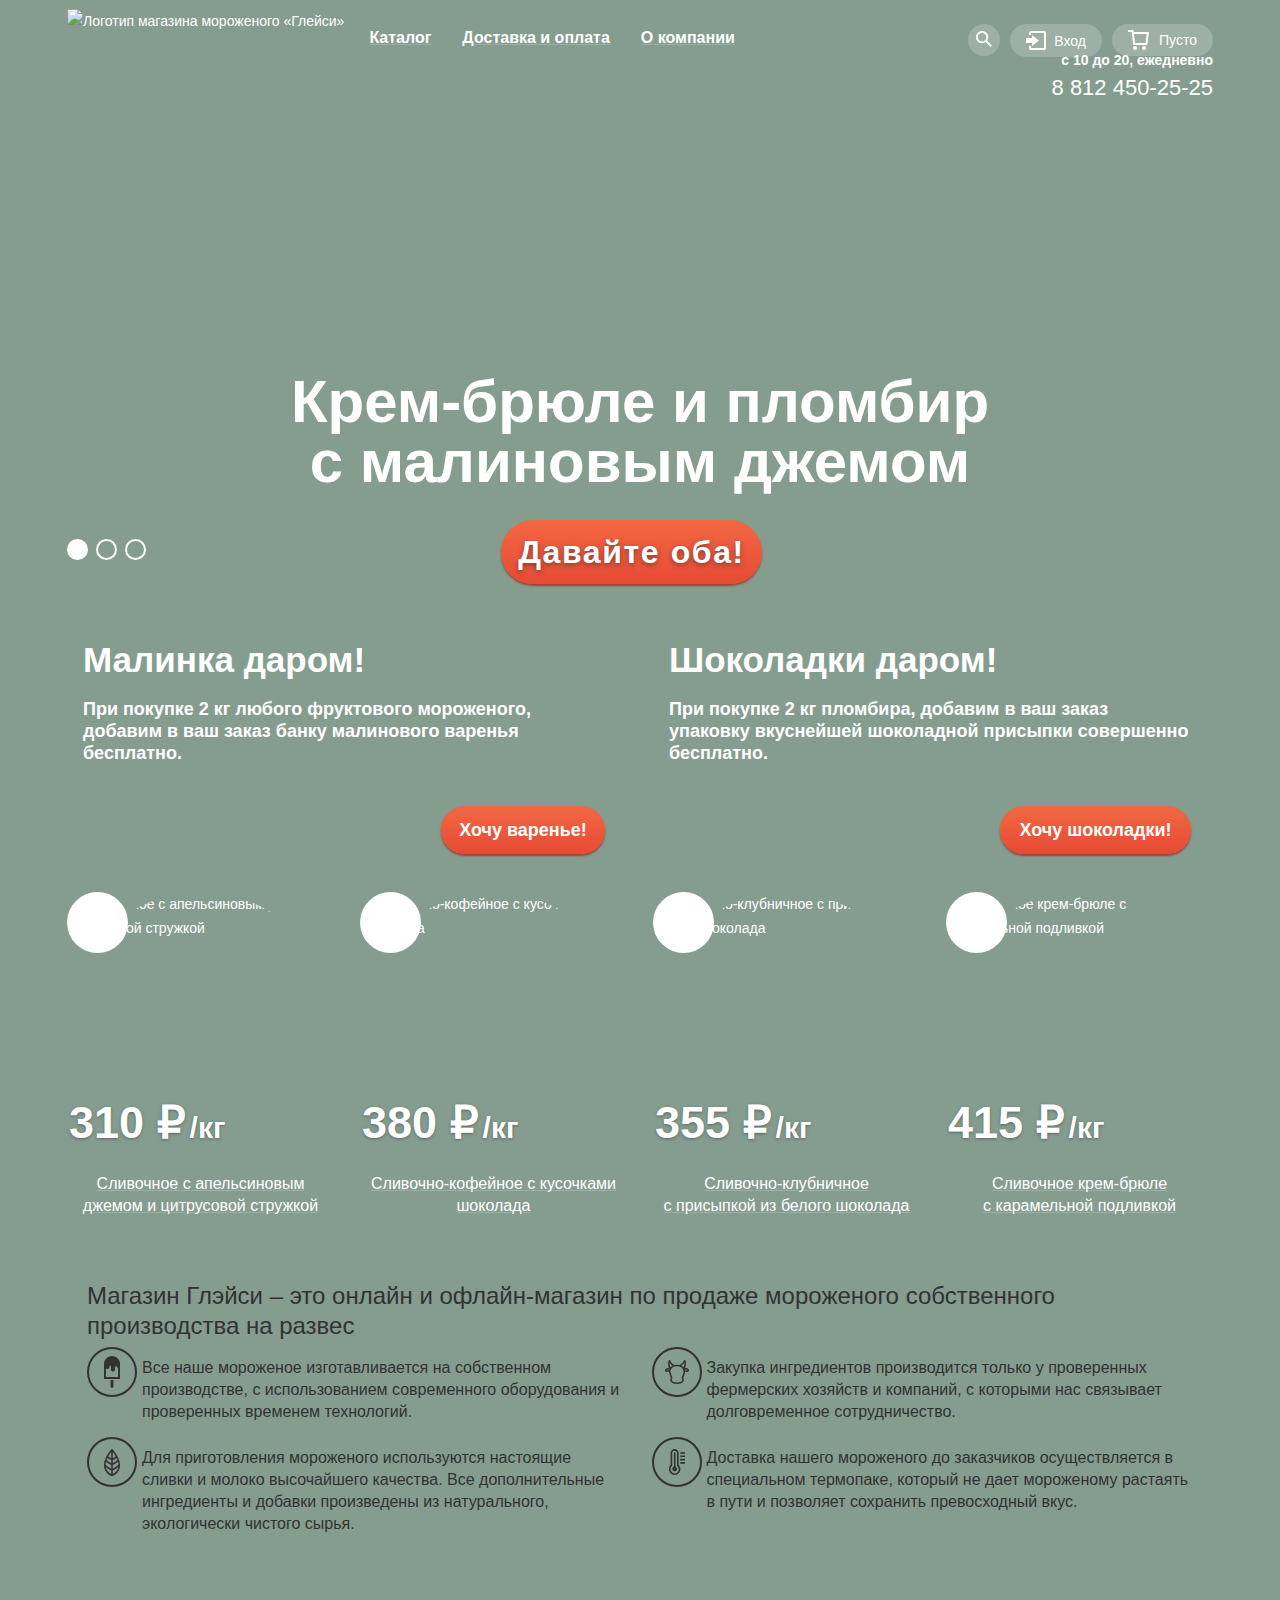
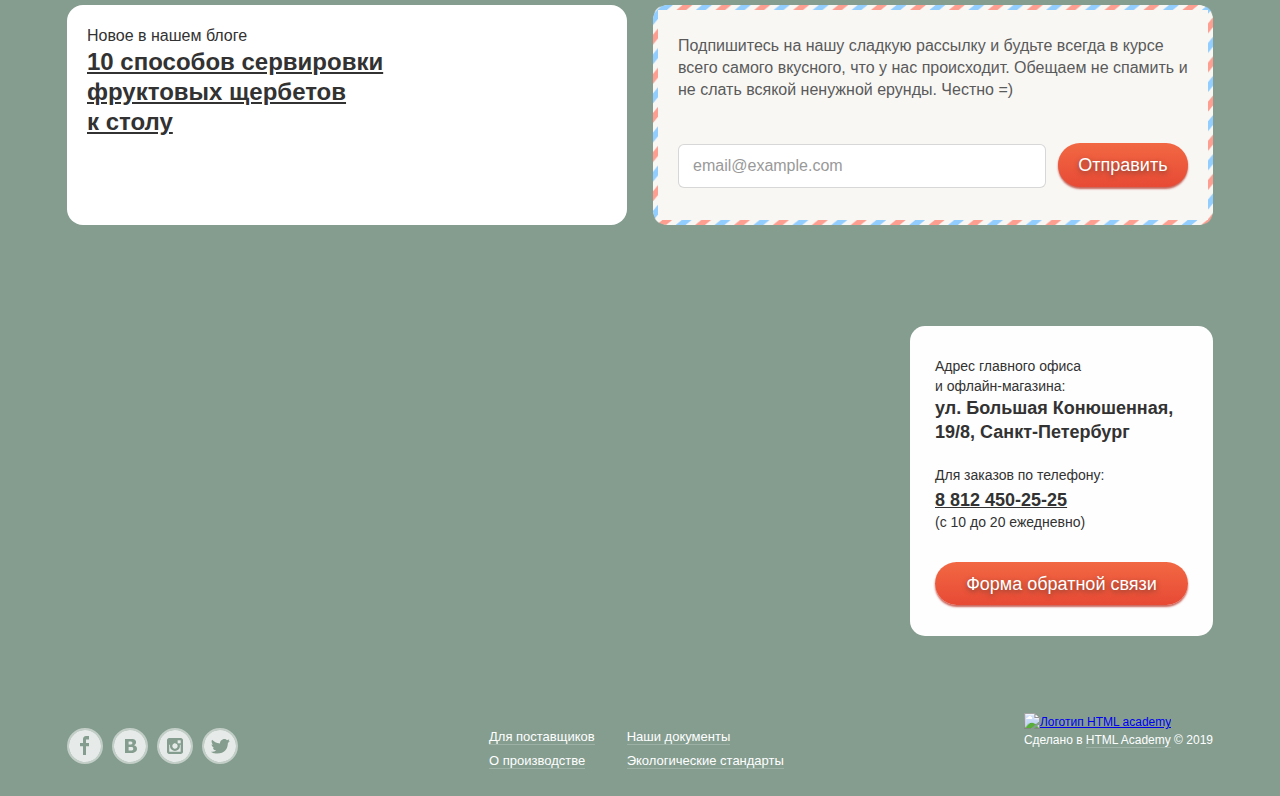
==== commit 3c88b10c: "Завершена вёрстка всех страниц, реализован слайдер и модальное окно" ====
--- a/index.html
+++ b/index.html
@@ -3,8 +3,8 @@
   <head>
     <meta charset="utf-8">
     <title>HTML Academy: Глейси</title>
-    <link rel="stylesheet" href="css/normalize.css">
-    <link rel="stylesheet" href="css/style.css">
+    <link rel="stylesheet" href="css/normalize.min.css">
+    <link rel="stylesheet" href="css/style.min.css">
   </head>
 
   <body class="page-body">
@@ -15,32 +15,79 @@
             <img src="img/logo-main.svg" width="154" height="64" alt="Логотип магазина мороженого «Глейси»">
           </a>
           <ul class="site-navigation">
-            <li><a class="header-link" href="catalog.html">Каталог</a></li>
+            <li>
+              <a class="header-link header-link-catalog" href="catalog.html">Каталог</a>
+              <ul class="sub-menu">
+                <li class="sub-menu-item sub-menu-novelty"><a href="">Новинки</a></li>
+                <li class="sub-menu-item"><a href="catalog.html">Сливочное</a></li>
+                <li class="sub-menu-item"><a href="#">Щербеты</a></li>
+                <li class="sub-menu-item"><a href="#">Фруктовый лёд</a></li>
+                <li class="sub-menu-item"><a href="#">Мелорин</a></li>
+              </ul>
+            </li>
             <li><a class="header-link" href="">Доставка и оплата</a></li>
             <li><a class="header-link" href="">О компании</a></li>
           </ul>
-          <div class="user-navigation">
-            <button class="button header-button search-button" type="button">
-              <svg width="16" height="16" viewBox="0 0 16 16" fill="none" xmlns="http://www.w3.org/2000/svg">
-                <path d="M16 14.6652L11.0785 9.73294C11.9827 8.48188 12.3826 6.93501 12.1984 5.40134C12.0141 3.86767 11.2594 2.4601 10.0848 1.45982C8.91022 0.45954 7.40233 -0.0598191 5.86234 0.00548954C4.32234 0.0707982 2.86363 0.715967 1.77757 1.81212C0.691516 2.90827 0.0580813 4.3747 0.0038002 5.91849C-0.050481 7.46228 0.478388 8.96976 1.48476 10.1398C2.49113 11.3098 3.90092 12.0563 5.43251 12.2301C6.96409 12.4039 8.50472 11.9922 9.74663 11.0772L14.6586 16L16 14.6652ZM6.08152 10.3767C5.24079 10.3767 4.41895 10.1268 3.71991 9.65874C3.02087 9.19063 2.47604 8.5253 2.15431 7.74687C1.83258 6.96844 1.7484 6.11188 1.91241 5.28551C2.07643 4.45913 2.48128 3.70006 3.07576 3.10427C3.67024 2.50849 4.42766 2.10276 5.25223 1.93838C6.0768 1.77401 6.93149 1.85837 7.70822 2.1808C8.48495 2.50324 9.14883 3.04927 9.61591 3.74983C10.083 4.4504 10.3323 5.27404 10.3323 6.11661C10.3298 7.24568 9.88115 8.3278 9.08451 9.12618C8.28788 9.92456 7.20813 10.3742 6.08152 10.3767Z" fill="white"/>
-              </svg>
-            </button>
-            <button class="button header-button login-button" type="button">
-              <svg width="20" height="19" viewBox="0 0 20 19" fill="none" xmlns="http://www.w3.org/2000/svg">
-                <path d="M6.04 14.88L12.96 9.5L6.04 4.13V7.04H0V11.96H6.04V14.88Z" fill="white"/>
-                <path d="M18 0H5C4.46957 0 3.96086 0.210714 3.58579 0.585786C3.21071 0.960859 3 1.46957 3 2V4H5V2H18V17H5V15H3V17C3 17.5304 3.21071 18.0391 3.58579 18.4142C3.96086 18.7893 4.46957 19 5 19H18C18.5304 19 19.0391 18.7893 19.4142 18.4142C19.7893 18.0391 20 17.5304 20 17V2C20 1.46957 19.7893 0.960859 19.4142 0.585786C19.0391 0.210714 18.5304 0 18 0Z" fill="white"/>
-              </svg>
-              <span>Вход</span>
-            </button>
-            <button class="button header-button cart-button" type="button">
-              <svg width="21" height="20" viewBox="0 0 21 20" fill="none" xmlns="http://www.w3.org/2000/svg">
-                <path d="M5.70345 2L5.46161 0H0V2H3.66795L5.17946 15H19.2869L21 2H5.70345ZM17.5034 13H6.97313L5.96545 4H18.6924L17.5034 13Z" fill="white"/>
-                <path d="M7.03359 20C8.14664 20 9.04894 19.1046 9.04894 18C9.04894 16.8954 8.14664 16 7.03359 16C5.92054 16 5.01823 16.8954 5.01823 18C5.01823 19.1046 5.92054 20 7.03359 20Z" fill="white"/>
-                <path d="M16.1027 20C17.2157 20 18.118 19.1046 18.118 18C18.118 16.8954 17.2157 16 16.1027 16C14.9896 16 14.0873 16.8954 14.0873 18C14.0873 19.1046 14.9896 20 16.1027 20Z" fill="white"/>
-              </svg>
-              <span>Пусто</span>
-            </button>
-          </div>
+          <ul class="user-navigation user-navigation-list">
+            <li class="navigation-list-item-search">
+              <button class="button header-button search-button" type="button">
+                <svg width="16" height="16" viewBox="0 0 16 16" fill="none" xmlns="http://www.w3.org/2000/svg">
+                  <path
+                    d="M16 14.6652L11.0785 9.73294C11.9827 8.48188 12.3826 6.93501 12.1984 5.40134C12.0141 3.86767 11.2594 2.4601 10.0848 1.45982C8.91022 0.45954 7.40233 -0.0598191 5.86234 0.00548954C4.32234 0.0707982 2.86363 0.715967 1.77757 1.81212C0.691516 2.90827 0.0580813 4.3747 0.0038002 5.91849C-0.050481 7.46228 0.478388 8.96976 1.48476 10.1398C2.49113 11.3098 3.90092 12.0563 5.43251 12.2301C6.96409 12.4039 8.50472 11.9922 9.74663 11.0772L14.6586 16L16 14.6652ZM6.08152 10.3767C5.24079 10.3767 4.41895 10.1268 3.71991 9.65874C3.02087 9.19063 2.47604 8.5253 2.15431 7.74687C1.83258 6.96844 1.7484 6.11188 1.91241 5.28551C2.07643 4.45913 2.48128 3.70006 3.07576 3.10427C3.67024 2.50849 4.42766 2.10276 5.25223 1.93838C6.0768 1.77401 6.93149 1.85837 7.70822 2.1808C8.48495 2.50324 9.14883 3.04927 9.61591 3.74983C10.083 4.4504 10.3323 5.27404 10.3323 6.11661C10.3298 7.24568 9.88115 8.3278 9.08451 9.12618C8.28788 9.92456 7.20813 10.3742 6.08152 10.3767Z"
+                    fill="white" />
+                </svg>
+              </button>
+              <form class="search-form form">
+                <label for="search" class="visuallyhidden">Введите позицию, которую нужно найти</label>
+                <input class="form-input search-form-input" id="search" type="text" placeholder="Крем-брюле">
+              </form>
+            </li>
+            <li class="navigation-list-item-login">
+              <a class="button header-button login-button">
+                <svg width="20" height="19" viewBox="0 0 20 19" fill="none" xmlns="http://www.w3.org/2000/svg">
+                  <path d="M6.04 14.88L12.96 9.5L6.04 4.13V7.04H0V11.96H6.04V14.88Z" fill="white" />
+                  <path
+                    d="M18 0H5C4.46957 0 3.96086 0.210714 3.58579 0.585786C3.21071 0.960859 3 1.46957 3 2V4H5V2H18V17H5V15H3V17C3 17.5304 3.21071 18.0391 3.58579 18.4142C3.96086 18.7893 4.46957 19 5 19H18C18.5304 19 19.0391 18.7893 19.4142 18.4142C19.7893 18.0391 20 17.5304 20 17V2C20 1.46957 19.7893 0.960859 19.4142 0.585786C19.0391 0.210714 18.5304 0 18 0Z"
+                    fill="white" />
+                </svg>
+                <span>Вход</span>
+              </a>
+              <form class="form login-form">
+                <label for="login-form-email" class="visuallyhidden">Введите свой email</label>
+                <input class="form-input login-form-input" id="login-form-email" type="text" placeholder="email@example.com">
+                <label for="login-form-password" class="visuallyhidden"></label>
+                <input class="form-input login-form-input" id="login-form-password" type="text" placeholder="......">
+                <div class="login-form-container">
+                  <button class="button login-form-button" type="submit">Войти</button>
+                  <ul class="login-form-link-list">
+                    <li class="login-form-link-item">
+                      <a class="login-form-link text-link-black" href="#">Забыли пароль?</a>
+                    </li>
+                    <li class="login-form-link-item">
+                      <a class="login-form-link text-link-black" href="#">Новая регистрация</a>
+                    </li>
+                  </ul>
+                </div>
+              </form>
+            </li>
+
+            <li>
+              <a class="button header-button cart-button" href="#">
+                <svg width="21" height="20" viewBox="0 0 21 20" fill="none" xmlns="http://www.w3.org/2000/svg">
+                  <path
+                    d="M5.70345 2L5.46161 0H0V2H3.66795L5.17946 15H19.2869L21 2H5.70345ZM17.5034 13H6.97313L5.96545 4H18.6924L17.5034 13Z"
+                    fill="white" />
+                  <path
+                    d="M7.03359 20C8.14664 20 9.04894 19.1046 9.04894 18C9.04894 16.8954 8.14664 16 7.03359 16C5.92054 16 5.01823 16.8954 5.01823 18C5.01823 19.1046 5.92054 20 7.03359 20Z"
+                    fill="white" />
+                  <path
+                    d="M16.1027 20C17.2157 20 18.118 19.1046 18.118 18C18.118 16.8954 17.2157 16 16.1027 16C14.9896 16 14.0873 16.8954 14.0873 18C14.0873 19.1046 14.9896 20 16.1027 20Z"
+                    fill="white" />
+                </svg>
+                <span>Пусто</span>
+              </a>
+            </li>
+          </ul>
           <p class="main-header-contacts">
             <span>с 10 до 20, ежедневно</span>
             <a class="phone-link" href="tel:+78124502525">8 812 450-25-25</a>
@@ -81,9 +128,9 @@
             </li>
           </ul>
           <div class="slider-controls">
-            <button class="current" type="button" aria-label="Первый слайд"></button>
-            <button type="button" aria-label="Второй слайд"></button>
-            <button type="button" aria-label="Третий слайд"></button>
+            <button class="slider-control control-1 current" type="button" aria-label="Первый слайд"></button>
+            <button class="slider-control control-2" type="button" aria-label="Второй слайд"></button>
+            <button class="slider-control control-3" type="button" aria-label="Третий слайд"></button>
           </div>
           <!-- <div class="slider-controls-labels">
             <label for="btn-1"></label>
@@ -113,21 +160,33 @@
               <img class="catalog-item-img hit-item-img" src="img/catalog-gelato-1.jpg" width="267" height="267" alt="Сливочное с апельсиновым джемом и цитрусовой стружкой">
               <p class="catalog-item-price hit-item-price">310 ₽<span>/кг</span></p>
               <a class="catalog-item-description hit-item-description text-link" href="">Сливочное с апельсиновым джемом и цитрусовой стружкой</a>
+              <div class="catalog-item-hover-wrapper">
+                <a href="#" class="catalog-item-button button">Быстрый просмотр</a>
+              </div>
             </li>
             <li class="catalog-item catalog-item-hit">
               <img class="catalog-item-img hit-item-img" src="img/catalog-gelato-2.jpg" width="267" height="267" alt="Сливочно-кофейное с кусочками шоколада">
               <p class="catalog-item-price hit-item-price">380 ₽<span>/кг</span></p>
               <a class="catalog-item-description hit-item-description text-link" href="">Сливочно-кофейное с кусочками шоколада</a>
+              <div class="catalog-item-hover-wrapper">
+                <a href="#" class="catalog-item-button button">Быстрый просмотр</a>
+              </div>
             </li>
             <li class="catalog-item catalog-item-hit">
               <img class="catalog-item-img hit-item-img" src="img/catalog-gelato-3.jpg" width="267" height="267" alt="Сливочно-клубничное с присыпкой из белого шоколада">
               <p class="catalog-item-price hit-item-price">355 ₽<span>/кг</span></p>
               <a class="catalog-item-description hit-item-description text-link" href="">Сливочно-клубничное<br> с присыпкой из белого шоколада</a>
+              <div class="catalog-item-hover-wrapper">
+                <a href="#" class="catalog-item-button button">Быстрый просмотр</a>
+              </div>
             </li>
             <li class="catalog-item catalog-item-hit">
               <img class="catalog-item-img hit-item-img" src="img/catalog-gelato-4.jpg" width="267" height="267" alt="Сливочное крем-брюле с карамельной подливкой">
               <p class="catalog-item-price hit-item-price">415 ₽<span>/кг</span></p>
               <a class="catalog-item-description hit-item-description text-link" href="">Сливочное крем-брюле<br> с карамельной подливкой</a>
+              <div class="catalog-item-hover-wrapper">
+                <a href="#" class="catalog-item-button button">Быстрый просмотр</a>
+              </div>
             </li>
           </ul>
         </section>
@@ -158,13 +217,14 @@
             <a class="blog-article-link text-link-black" href="">10 способов сервировки<br> фруктовых щербетов<br> к столу</a>
           </article>
 
-          <div class=" blog-item form subscribe-form">
+          <form class="blog-item form subscribe-form">
             <!--  В дальнейшем здесь будет форма -->
             <h2 class="visuallyhidden">Подписаться на рассылку</h2>
             <p class="subscribe-form-description">Подпишитесь на нашу сладкую рассылку и будьте всегда в курсе всего самого вкусного, что у нас происходит. Обещаем не спамить и не слать всякой ненужной ерунды. Честно =)</p>
-            <input class="form-input"type="email" placeholder="email@example.com">
+            <label for="subscribe-form-email" class="visuallyhidden">Введите ваш email</label>
+            <input class="form-input" type="email" id="subscribe-form-email" placeholder="email@example.com">
             <button class="button subscribe-button" type="submit">Отправить</button>
-          </div>
+          </form>
         </section>
 
         <section class="contacts">
@@ -185,8 +245,9 @@
             </div>
           </div>
           <div id="map" class="contacts-map-wrapper">
-            <iframe class="contacts-map-frame" src="https://yandex.ru/map-widget/v1/-/CCQ~e4u8CB" width="100%"
-              height="100%"></iframe>
+            <!-- <iframe class="contacts-map-frame" src="https://yandex.ru/map-widget/v1/-/CCQ~e4u8CB" width="1200"
+              height="425"></iframe> -->
+            <iframe class="contacts-map-frame" src="https://yandex.ru/map-widget/v1/?um=constructor%3Aa7452ea89a29f334dbba3c0e83da69aae865afeeeb004e55dc788cc5ad9bcb5f&amp;source=constructor" width="1200" height="430"></iframe>
             <!-- <img class="contacts__map-img" src="img/map.png" width="1200" height="430"
               alt="расположение магазина ул. Большая Конюшенная, 19/8, Санкт-Петербург"/> -->
           </div>
@@ -200,34 +261,38 @@
         <ul class="footer-social">
           <li class="footer-social-item">
             <a class="social-button" href="">
-              <svg width="32" height="32" viewBox="0 0 32 32" fill="none" xmlns="http://www.w3.org/2000/svg">
-                <path d="M16 0C12.8355 0 9.74207 0.938384 7.11088 2.69649C4.4797 4.45459 2.42894 6.95345 1.21793 9.87706C0.0069325 12.8007 -0.309921 16.0177 0.307443 19.1214C0.924806 22.2251 2.44866 25.0761 4.6863 27.3137C6.92394 29.5513 9.77487 31.0752 12.8786 31.6926C15.9823 32.3099 19.1993 31.9931 22.1229 30.7821C25.0466 29.5711 27.5454 27.5203 29.3035 24.8891C31.0616 22.2579 32 19.1645 32 16C32 11.7565 30.3143 7.68687 27.3137 4.68629C24.3131 1.68571 20.2435 0 16 0ZM20.06 9.45H17V12.9H20V16.34H17V25H14V16.34H11V12.9H14V9.45C13.9449 8.59575 14.2291 7.75426 14.7908 7.1083C15.3525 6.46234 16.1464 6.06407 17 6H20V9.45H20.06Z" fill="white" fill-opacity="0.8"/>
+              <svg width="36" height="36" viewBox="0 0 36 36" fill="none" xmlns="http://www.w3.org/2000/svg">
+                <path d="M18 35C27.3888 35 35 27.3888 35 18C35 8.61116 27.3888 1 18 1C8.61116 1 1 8.61116 1 18C1 27.3888 8.61116 35 18 35Z" stroke="white" stroke-opacity="0.5" stroke-width="2"/>
+                <path d="M18 2C14.8355 2 11.7421 2.93838 9.11088 4.69649C6.4797 6.45459 4.42894 8.95345 3.21793 11.8771C2.00693 14.8007 1.69008 18.0177 2.30744 21.1214C2.92481 24.2251 4.44866 27.0761 6.6863 29.3137C8.92394 31.5513 11.7749 33.0752 14.8786 33.6926C17.9823 34.3099 21.1993 33.9931 24.1229 32.7821C27.0466 31.5711 29.5454 29.5203 31.3035 26.8891C33.0616 24.2579 34 21.1645 34 18C34 13.7565 32.3143 9.68687 29.3137 6.68629C26.3131 3.68571 22.2435 2 18 2ZM22.06 11.45H19V14.9H22V18.34H19V27H16V18.34H13V14.9H16V11.45C15.9449 10.5957 16.2291 9.75426 16.7908 9.1083C17.3525 8.46234 18.1464 8.06407 19 8H22V11.45H22.06Z" fill="white" fill-opacity="0.8"/>
               </svg>
             </a>
           </li>
           <li class="footer-social-item">
             <a class="social-button" href="">
-              <svg width="32" height="32" viewBox="0 0 32 32" fill="none" xmlns="http://www.w3.org/2000/svg">
-                <path d="M16.64 14.49C16.9652 14.4904 17.2875 14.4293 17.59 14.31C17.8645 14.2077 18.0922 14.0085 18.23 13.75C18.3343 13.4964 18.3854 13.2241 18.38 12.95C18.376 12.7057 18.3143 12.4659 18.2 12.25C18.0714 12.0066 17.8523 11.8235 17.59 11.74C17.2687 11.627 16.9306 11.5695 16.59 11.57H14.59V14.57H15.16C15.75 14.52 16.24 14.51 16.64 14.49Z" fill="white" fill-opacity="0.8"/>
-                <path d="M18.12 17.08C17.751 17.0101 17.3752 16.9832 17 17H14.61V20.5H17.06C17.4757 20.4953 17.8865 20.4104 18.27 20.25C18.591 20.1392 18.8632 19.9199 19.04 19.63C19.1865 19.3527 19.2621 19.0436 19.26 18.73C19.2753 18.3782 19.1848 18.0298 19 17.73C18.7922 17.4167 18.4806 17.1865 18.12 17.08Z" fill="white" fill-opacity="0.8"/>
-                <path d="M16 0C12.8355 0 9.74207 0.938384 7.11088 2.69649C4.4797 4.45459 2.42894 6.95345 1.21793 9.87706C0.0069325 12.8007 -0.309921 16.0177 0.307443 19.1214C0.924806 22.2251 2.44866 25.0761 4.6863 27.3137C6.92394 29.5513 9.77487 31.0752 12.8786 31.6926C15.9823 32.3099 19.1993 31.9931 22.1229 30.7821C25.0466 29.5711 27.5454 27.5203 29.3035 24.8891C31.0616 22.2579 32 19.1645 32 16C32 11.7565 30.3143 7.68687 27.3137 4.68629C24.3131 1.68571 20.2435 0 16 0ZM22.6 20.53C22.3376 21.056 21.9537 21.5119 21.48 21.86C20.9342 22.2714 20.3122 22.5705 19.65 22.74C18.8286 22.9383 17.9848 23.029 17.14 23.01H11V9H16.45C17.2781 8.9868 18.1063 9.02354 18.93 9.11C19.473 9.19401 19.9994 9.36273 20.49 9.61C20.9868 9.84615 21.4013 10.2258 21.68 10.7C21.9455 11.1728 22.0801 11.7079 22.07 12.25C22.0819 12.8916 21.8931 13.5209 21.53 14.05C21.1452 14.588 20.6142 15.0045 20 15.25V15.32C20.8272 15.4588 21.5898 15.8541 22.18 16.45C22.7295 17.0712 23.0163 17.8815 22.98 18.71C23.0043 19.3386 22.8738 19.9636 22.6 20.53Z" fill="white" fill-opacity="0.8"/>
+              <svg width="36" height="36" viewBox="0 0 36 36" fill="none" xmlns="http://www.w3.org/2000/svg">
+                <path d="M18 35C27.3888 35 35 27.3888 35 18C35 8.61116 27.3888 1 18 1C8.61116 1 1 8.61116 1 18C1 27.3888 8.61116 35 18 35Z" stroke="white" stroke-opacity="0.5" stroke-width="2"/>
+                <path d="M18.64 16.49C18.9652 16.4904 19.2875 16.4293 19.59 16.31C19.8645 16.2077 20.0922 16.0085 20.23 15.75C20.3343 15.4964 20.3854 15.2241 20.38 14.95C20.376 14.7057 20.3143 14.4659 20.2 14.25C20.0714 14.0066 19.8523 13.8235 19.59 13.74C19.2687 13.627 18.9306 13.5695 18.59 13.57H16.59V16.57H17.16C17.75 16.52 18.24 16.51 18.64 16.49Z" fill="white" fill-opacity="0.8"/>
+                <path d="M20.12 19.08C19.751 19.0101 19.3752 18.9832 19 19H16.61V22.5H19.06C19.4757 22.4953 19.8865 22.4104 20.27 22.25C20.591 22.1392 20.8632 21.9199 21.04 21.63C21.1865 21.3527 21.2621 21.0436 21.26 20.73C21.2753 20.3782 21.1848 20.0298 21 19.73C20.7922 19.4167 20.4806 19.1865 20.12 19.08Z" fill="white" fill-opacity="0.8"/>
+                <path d="M18 2C14.8355 2 11.7421 2.93838 9.11088 4.69649C6.4797 6.45459 4.42894 8.95345 3.21793 11.8771C2.00693 14.8007 1.69008 18.0177 2.30744 21.1214C2.92481 24.2251 4.44866 27.0761 6.6863 29.3137C8.92394 31.5513 11.7749 33.0752 14.8786 33.6926C17.9823 34.3099 21.1993 33.9931 24.1229 32.7821C27.0466 31.5711 29.5454 29.5203 31.3035 26.8891C33.0616 24.2579 34 21.1645 34 18C34 13.7565 32.3143 9.68687 29.3137 6.68629C26.3131 3.68571 22.2435 2 18 2ZM24.6 22.53C24.3376 23.056 23.9537 23.5119 23.48 23.86C22.9342 24.2714 22.3122 24.5705 21.65 24.74C20.8286 24.9383 19.9848 25.029 19.14 25.01H13V11H18.45C19.2781 10.9868 20.1063 11.0235 20.93 11.11C21.473 11.194 21.9994 11.3627 22.49 11.61C22.9868 11.8462 23.4013 12.2258 23.68 12.7C23.9455 13.1728 24.0801 13.7079 24.07 14.25C24.0819 14.8916 23.8931 15.5209 23.53 16.05C23.1452 16.588 22.6142 17.0045 22 17.25V17.32C22.8272 17.4588 23.5898 17.8541 24.18 18.45C24.7295 19.0712 25.0163 19.8815 24.98 20.71C25.0043 21.3386 24.8738 21.9636 24.6 22.53Z" fill="white" fill-opacity="0.8"/>
               </svg>
             </a>
           </li>
           <li class="footer-social-item">
             <a class="social-button" href="">
-              <svg width="32" height="32" viewBox="0 0 32 32" fill="none" xmlns="http://www.w3.org/2000/svg">
-                <path d="M20.92 16C20.92 17.3155 20.3974 18.5771 19.4673 19.5072C18.5371 20.4374 17.2755 20.96 15.96 20.96C14.6445 20.96 13.3829 20.4374 12.4528 19.5072C11.5226 18.5771 11 17.3155 11 16C11.001 15.6158 11.048 15.233 11.14 14.86H10.24V21.7H21.64V14.86H20.74C20.8406 15.2325 20.901 15.6147 20.92 16Z" fill="white"/>
-                <path d="M16 18.66C16.5252 18.656 17.0375 18.4967 17.4723 18.202C17.9071 17.9073 18.245 17.4905 18.4432 17.0042C18.6415 16.5178 18.6913 15.9836 18.5864 15.4689C18.4816 14.9542 18.2266 14.4821 17.8539 14.1121C17.4811 13.7421 17.0071 13.4908 16.4916 13.3897C15.9762 13.2887 15.4424 13.3425 14.9575 13.5445C14.4726 13.7464 14.0584 14.0873 13.7669 14.5243C13.4755 14.9613 13.32 15.4748 13.32 16C13.3213 16.3506 13.3917 16.6976 13.5271 17.021C13.6625 17.3444 13.8602 17.638 14.1091 17.8851C14.358 18.1321 14.653 18.3276 14.9775 18.4606C15.3019 18.5936 15.6494 18.6613 16 18.66Z" fill="white" fill-opacity="0.8"/>
-                <path d="M21.68 10.3H18.64V13.34H21.68V10.3Z" fill="white" fill-opacity="0.8"/>
-                <path d="M16 0C12.8355 0 9.74207 0.938384 7.11088 2.69649C4.4797 4.45459 2.42894 6.95345 1.21793 9.87706C0.0069325 12.8007 -0.309921 16.0177 0.307443 19.1214C0.924806 22.2251 2.44866 25.0761 4.6863 27.3137C6.92394 29.5513 9.77487 31.0752 12.8786 31.6926C15.9823 32.3099 19.1993 31.9931 22.1229 30.7821C25.0466 29.5711 27.5454 27.5203 29.3035 24.8891C31.0616 22.2579 32 19.1645 32 16C32 11.7565 30.3143 7.68687 27.3137 4.68629C24.3131 1.68571 20.2435 0 16 0ZM24 21.7C24.0027 22.0045 23.9444 22.3064 23.8285 22.588C23.7127 22.8696 23.5416 23.1251 23.3253 23.3395C23.1091 23.5539 22.8521 23.7228 22.5695 23.8362C22.2869 23.9497 21.9845 24.0054 21.68 24H10.28C9.97928 23.9987 9.68175 23.9382 9.40442 23.8219C9.12709 23.7056 8.87537 23.5358 8.66366 23.3222C8.45194 23.1086 8.28436 22.8554 8.17049 22.5771C8.05662 22.2988 7.99869 22.0007 8.00001 21.7V10.3C7.99869 9.99927 8.05662 9.70123 8.17049 9.42289C8.28436 9.14455 8.45194 8.89137 8.66366 8.67779C8.87537 8.46422 9.12709 8.29443 9.40442 8.17814C9.68175 8.06184 9.97928 8.00131 10.28 8H21.67C21.9749 7.99467 22.2778 8.0503 22.561 8.16362C22.8441 8.27694 23.1017 8.44568 23.3188 8.65992C23.5358 8.87416 23.7079 9.12959 23.8249 9.41123C23.9418 9.69287 24.0014 9.99504 24 10.3V21.7Z" fill="white" fill-opacity="0.8"/>
+              <svg width="36" height="36" viewBox="0 0 36 36" fill="none" xmlns="http://www.w3.org/2000/svg">
+                <path d="M18 35C27.3888 35 35 27.3888 35 18C35 8.61116 27.3888 1 18 1C8.61116 1 1 8.61116 1 18C1 27.3888 8.61116 35 18 35Z" stroke="white" stroke-opacity="0.5" stroke-width="2"/>
+                <path d="M22.92 18C22.92 19.3155 22.3974 20.5771 21.4673 21.5072C20.5371 22.4374 19.2755 22.96 17.96 22.96C16.6445 22.96 15.3829 22.4374 14.4528 21.5072C13.5226 20.5771 13 19.3155 13 18C13.001 17.6158 13.048 17.233 13.14 16.86H12.24V23.7H23.64V16.86H22.74C22.8406 17.2325 22.901 17.6147 22.92 18Z" fill="white" fill-opacity="0.8"/>
+                <path d="M18 20.66C18.5252 20.656 19.0375 20.4967 19.4723 20.202C19.9071 19.9073 20.245 19.4905 20.4432 19.0042C20.6415 18.5178 20.6913 17.9836 20.5864 17.4689C20.4816 16.9542 20.2266 16.4821 19.8539 16.1121C19.4811 15.7421 19.0071 15.4908 18.4916 15.3897C17.9762 15.2887 17.4424 15.3425 16.9575 15.5445C16.4726 15.7464 16.0584 16.0873 15.7669 16.5243C15.4755 16.9613 15.32 17.4748 15.32 18C15.3213 18.3506 15.3917 18.6976 15.5271 19.021C15.6625 19.3444 15.8602 19.638 16.1091 19.8851C16.358 20.1321 16.653 20.3276 16.9775 20.4606C17.3019 20.5936 17.6494 20.6613 18 20.66Z" fill="white" fill-opacity="0.8"/>
+                <path d="M23.68 12.3H20.64V15.34H23.68V12.3Z" fill="white" fill-opacity="0.8"/>
+                <path d="M18 2C14.8355 2 11.7421 2.93838 9.11088 4.69649C6.4797 6.45459 4.42894 8.95345 3.21793 11.8771C2.00693 14.8007 1.69008 18.0177 2.30744 21.1214C2.92481 24.2251 4.44866 27.0761 6.6863 29.3137C8.92394 31.5513 11.7749 33.0752 14.8786 33.6926C17.9823 34.3099 21.1993 33.9931 24.1229 32.7821C27.0466 31.5711 29.5454 29.5203 31.3035 26.8891C33.0616 24.2579 34 21.1645 34 18C34 13.7565 32.3143 9.68687 29.3137 6.68629C26.3131 3.68571 22.2435 2 18 2ZM26 23.7C26.0027 24.0045 25.9444 24.3064 25.8285 24.588C25.7127 24.8696 25.5416 25.1251 25.3253 25.3395C25.1091 25.5539 24.8521 25.7228 24.5695 25.8362C24.2869 25.9497 23.9845 26.0054 23.68 26H12.28C11.9793 25.9987 11.6818 25.9382 11.4044 25.8219C11.1271 25.7056 10.8754 25.5358 10.6637 25.3222C10.4519 25.1086 10.2844 24.8554 10.1705 24.5771C10.0566 24.2988 9.99869 24.0007 10 23.7V12.3C9.99869 11.9993 10.0566 11.7012 10.1705 11.4229C10.2844 11.1446 10.4519 10.8914 10.6637 10.6778C10.8754 10.4642 11.1271 10.2944 11.4044 10.1781C11.6818 10.0618 11.9793 10.0013 12.28 10H23.67C23.9749 9.99467 24.2778 10.0503 24.561 10.1636C24.8441 10.2769 25.1017 10.4457 25.3188 10.6599C25.5358 10.8742 25.7079 11.1296 25.8249 11.4112C25.9418 11.6929 26.0014 11.995 26 12.3V23.7Z" fill="white" fill-opacity="0.8"/>
               </svg>
             </a>
           </li>
           <li class="footer-social-item">
             <a class="social-button" href="">
-              <svg width="34" height="34" viewBox="0 0 32 32" fill="none" xmlns="http://www.w3.org/2000/svg">
-                <path d="M16 0C12.8355 0 9.74207 0.938384 7.11088 2.69649C4.4797 4.45459 2.42894 6.95345 1.21793 9.87706C0.0069325 12.8007 -0.309921 16.0177 0.307443 19.1214C0.924806 22.2251 2.44866 25.0761 4.6863 27.3137C6.92394 29.5513 9.77487 31.0752 12.8786 31.6926C15.9823 32.3099 19.1993 31.9931 22.1229 30.7821C25.0466 29.5711 27.5454 27.5203 29.3035 24.8891C31.0616 22.2579 32 19.1645 32 16C32 11.7565 30.3143 7.68687 27.3137 4.68629C24.3131 1.68571 20.2435 0 16 0ZM23.94 12.81C23.69 19.33 20.48 23.64 12.94 23.51H12.46C12.01 23.51 7.91001 23.07 7.11001 21.69C8.8989 21.9555 10.7228 21.5494 12.23 20.55C11.18 20.26 9.31001 20.09 8.98001 17.7C9.39279 17.8642 9.84415 17.9058 10.28 17.82C9.00001 17 7.53001 16.3 7.61001 14.17C8.02796 14.4893 8.54454 14.652 9.07001 14.63C8.30001 14.4 6.92001 11.39 8.07001 9.85C10.07 11.64 12.14 13.33 15.87 13.49C16.1 11.28 17.11 9.79 19.04 9.17C19.7375 8.93332 20.4908 8.91568 21.1986 9.11946C21.9065 9.32323 22.5351 9.73867 23 10.31C23.74 10.08 24.45 9.84 25.19 9.62C25.1758 9.95711 25.0846 10.2865 24.9234 10.5829C24.7622 10.8793 24.5353 11.1349 24.26 11.33C24.5167 11.3601 24.7768 11.3336 25.0221 11.2524C25.2674 11.1712 25.492 11.0372 25.68 10.86C25.5628 11.2985 25.3443 11.7034 25.0421 12.0421C24.7399 12.3808 24.3624 12.6438 23.94 12.81Z" fill="white" fill-opacity="0.8"/>
+              <svg width="36" height="36" viewBox="0 0 36 36" fill="none" xmlns="http://www.w3.org/2000/svg">
+                <path d="M18 35C27.3888 35 35 27.3888 35 18C35 8.61116 27.3888 1 18 1C8.61116 1 1 8.61116 1 18C1 27.3888 8.61116 35 18 35Z" stroke="white" stroke-opacity="0.5" stroke-width="2"/>
+                <path d="M18 2C14.8355 2 11.7421 2.93838 9.11088 4.69649C6.4797 6.45459 4.42894 8.95345 3.21793 11.8771C2.00693 14.8007 1.69008 18.0177 2.30744 21.1214C2.92481 24.2251 4.44866 27.0761 6.6863 29.3137C8.92394 31.5513 11.7749 33.0752 14.8786 33.6926C17.9823 34.3099 21.1993 33.9931 24.1229 32.7821C27.0466 31.5711 29.5454 29.5203 31.3035 26.8891C33.0616 24.2579 34 21.1645 34 18C34 13.7565 32.3143 9.68687 29.3137 6.68629C26.3131 3.68571 22.2435 2 18 2ZM25.94 14.81C25.69 21.33 22.48 25.64 14.94 25.51H14.46C14.01 25.51 9.91001 25.07 9.11001 23.69C10.8989 23.9555 12.7228 23.5494 14.23 22.55C13.18 22.26 11.31 22.09 10.98 19.7C11.3928 19.8642 11.8441 19.9058 12.28 19.82C11 19 9.53001 18.3 9.61001 16.17C10.028 16.4893 10.5445 16.652 11.07 16.63C10.3 16.4 8.92001 13.39 10.07 11.85C12.07 13.64 14.14 15.33 17.87 15.49C18.1 13.28 19.11 11.79 21.04 11.17C21.7375 10.9333 22.4908 10.9157 23.1986 11.1195C23.9065 11.3232 24.5351 11.7387 25 12.31C25.74 12.08 26.45 11.84 27.19 11.62C27.1758 11.9571 27.0846 12.2865 26.9234 12.5829C26.7622 12.8793 26.5353 13.1349 26.26 13.33C26.5167 13.3601 26.7768 13.3336 27.0221 13.2524C27.2674 13.1712 27.492 13.0372 27.68 12.86C27.5628 13.2985 27.3443 13.7034 27.0421 14.0421C26.7399 14.3808 26.3624 14.6438 25.94 14.81Z" fill="white" fill-opacity="0.8"/>
               </svg>
             </a>
           </li>
@@ -247,17 +312,36 @@
           </li>
         </ul>
         <div class="footer-copyright">
-          <a href="https://htmlacademy.ru/intensive/htmlcss" target="_blank"><img src="/img/logo-htmlacademy.svg" alt="Логотип HTML academy"></a>
-          <p class="footer-copyright-description">Сделано в <a class="text-link" href="https://htmlacademy.ru/intensive/study">HTML Academy</a> © 2019</p>
+          <a href="https://htmlacademy.ru/intensive/htmlcss" target="_blank"><img src="img/logo-htmlacademy.svg" alt="Логотип HTML academy"></a>
+          <p class="footer-copyright-description">Сделано в <a class="text-link" href="https://htmlacademy.ru/intensive/htmlcss">HTML Academy</a> © 2019</p>
         </div>
       </footer>
 
-     <!--  <section class="modal modal-feedback">
-        <h2>Обратная связь</h2>
-        Здесь будет форма обратной связи
-        <button class="modal-close" type="button">Закрыть</button>
-      </section> -->
+      <div class="overlay">
+        <section class="contacts-modal">
+          <h2 class="visuallyhidden">Форма обратной связи</h2>
+          <div class="contacts-modal-body">
+            <button type="button" class="contacts-modal-close"></button>
+            <form class="contacts-modal-form form" action="https://echo.htmlacademy.ru" method="post">
+              <p class="contacts-modal-title">Мы обязательно вам ответим!</p>
+              <label for="contact-name">
+                <input class="contacts-modal-input form-input" type="text" name="contact-name" id="contact-name"
+                  placeholder="Имя Фамилия" autocomplete="off" required>
+              </label>
+              <label for="contact-email">
+                <input class="contacts-modal-input form-input" type="email" name="contact-email" id="contact-email"
+                  placeholder="email@example.com" required>
+              </label>
+              <label for="contact-comment"></label>
+              <textarea class="contacts-modal-textarea form-textarea" autocomplete="off" name="contact-comment" maxlength="200"
+                id="contact-comment" placeholder="В свободной форме"></textarea>
+              <button class="contacts-modal-button button" type="submit">Отправить</button>
+            </form>
+          </div>
+        </section>
+      </div>
     </div>
+    <script src="js/script.min.js"></script>
   </body>
 
 </html>
--- a/css/style.min.css
+++ b/css/style.min.css
@@ -0,0 +1 @@
+@font-face{font-family:'Roboto',;font-style:normal;font-weight:400;src:local('Roboto'),local('Roboto-Regular'),url(../fonts/roboto.woff2) format('woff2'),url(../fonts/roboto.woff) format('woff');font-display:swap}@font-face{font-family:'Roboto';font-style:normal;font-weight:500;src:local('Roboto Medium'),local('Roboto-Medium'),url(../fonts/robotomedium.woff2) format('woff2'),url(../fonts/robotomedium.woff) format('woff');font-display:swap}@font-face{font-family:'Roboto';font-style:normal;font-weight:700;src:local('Roboto Bold'),local('Roboto-Bold'),url(../fonts/robotobold.woff2) format('woff2'),url(../fonts/robotobold.woff) format('woff');font-display:swap}:root{--basic-white:#fff;--lighter-white:rgba(255,255,255,.2);--border-hover-white:rgba(255,255,255,.5);--border-focus-white:rgba(255,255,255,.7);--cart-items-border:#CACAC7;--sub-menu-border:rgba(50,50,50,.2);--sub-menu-shadow:rgba(0,0,0,.4);--basic-black:#000;--lighter-black:#323232;--border-lighter-black:rgba(50,50,50,.3);--light-black:#5A5A5A;--basic-gray:#999;--lighter-gray:#C4C4C4;--light-gray:#F8F7F4;--lighter-gray:#FEFEFE;--focus-gray:#EDEDED;--gray-text:#ABABAB;--button-red:linear-gradient(180deg,#F26843 0%,#E74A35 100%);--cart-button-active:#343434;--hover-red:#FBDED7;--hover-lighter-red:linear-gradient(0deg,rgba(255,255,255,.2),rgba(255,255,255,.2)),linear-gradient(180deg,#F26843 0%,#E74A35 100%);--hover-link:#FFBC9E;--hover-darker-link:#E84D37;--focus-red:#D07058;--focus-lighter-red:#F6B5A5;--focus-darker-red:linear-gradient(0deg,rgba(0,0,0,.07),rgba(0,0,0,.07)),linear-gradient(180deg,#F26843 0%,#E74A35 100%);--text-shadow:rgba(92,55,49,.76);--box-shadow:rgba(172,16,0,.64);--cart-form-shadow:rgba(172,16,0,.25);--input-focus:rgba(46,136,228,.52);--input-hover:rgba(178,178,178,.52);--filter-arrow:#ECF1EE;--filter-button-shadow:#696969;--background-scale:rgba(248,247,244,.5);--overlay:rgba(0,0,0,.3);--green:#849D8F}body{margin:0;padding:0;font-family:'Roboto',Arial,sans-serif;font-size:14px;line-height:24px;font-weight:500;color:var(--basic-white)}img{max-width:100%;height:auto}.visuallyhidden{position:absolute;width:1px;height:1px;margin:-1px;border:0;padding:0;white-space:nowrap;-webkit-clip-path:inset(100%);clip-path:inset(100%);clip:rect(0 0 0 0);overflow:hidden}.page{height:100%}.page-body{min-width:100%;display:grid;grid-template-rows:-webkit-min-content 1fr -webkit-min-content;grid-template-rows:min-content 1fr min-content;align-content:start}.site-wrapper{min-width:940px;background-color:#849d8f;background-image:url(../img/slider-gelato-1.png);background-repeat:no-repeat;background-position:top center}.site-wrapper-1{background-color:#849d8f;background-image:url(../img/slider-gelato-1.png)}.site-wrapper-2{background-color:#8996a6;background-image:url(../img/slider-gelato-2.png)}.site-wrapper-3{background-color:#9d8b84;background-image:url(../img/slider-gelato-3.png)}.container{width:1146px;margin:0 auto}.inner-page{background-color:var(--green)}.button{font-size:18px;line-height:24px;text-align:center;color:var(--basic-white);background-image:var(--button-red);border:none;border-radius:70px;text-shadow:0 2px 5px var(--text-shadow);box-shadow:0 2px 2px var(--box-shadow);cursor:pointer;outline:none;text-decoration:none}.button:hover{background-image:var(--hover-lighter-red)}.button:focus{background-image:var(--focus-darker-red)}.text-link{font-weight:400;color:var(--basic-white);text-decoration:none;border-bottom:1px solid var(--lighter-white)}.text-link:hover,.text-link:active{color:var(--hover-link);border-bottom:1px solid var(--hover-link)}.text-link-black{color:var(--lighter-black);text-decoration:none;border-bottom:1px solid rgba(50,50,50,.3)}.text-link-black:hover,.text-link-black:active{color:var(--hover-darker-link);border-bottom:1px solid var(--hover-darker-link)}.main-navigation{display:grid;grid-template-columns:-webkit-max-content 1fr -webkit-max-content;grid-template-columns:max-content 1fr max-content;padding-top:9px}.main-header-logo img{width:154px;height:64px;margin-right:12px}.site-navigation{display:flex;flex-wrap:wrap;font-size:16px;line-height:18px;list-style:none;font-weight:700;margin:0;padding:0}.header-link-catalog{position:relative}.sub-menu{position:absolute;display:none;z-index:999;box-sizing:border-box;list-style:none;min-width:160px;font-size:14px;font-weight:400;padding:0;padding-bottom:7px;padding-top:5px;margin:0;margin-top:5px;border-radius:4px;background-color:var(--basic-white);box-shadow:0 20px 20px var(--sub-menu-shadow)}.site-navigation li:hover .sub-menu{display:block}.sub-menu a{text-decoration:none;display:block;color:var(--lighter-black);padding:6px 0 6px 22px}.sub-menu a:hover{background-color:var(--hover-red)}.sub-menu a:focus{background-color:var(--focus-red)}.sub-menu a:active{background-color:var(--focus-lighter-red)}.sub-menu:not(.sub-menu-novelty) a{margin-bottom:4px}.sub-menu-novelty{font-weight:700}.sub-menu-novelty:after{content:"";display:block;height:1px;padding:0;margin:11px 9px 0 6px;margin-bottom:10px;background-color:var(--sub-menu-border)}.header-link{color:var(--basic-white);box-sizing:border-box;border-radius:26px;display:block;margin-right:5px;margin-top:15px;padding:5px 13px 7px 13px;-webkit-text-decoration-color:var(--lighter-white);text-decoration-color:var(--lighter-white)}.header-link:hover{color:var(--basic-black);background-color:var(--basic-white)}.header-link:focus{color:var(--basic-black);background-color:var(--focus-gray)}.header-link-current{background-color:var(--focus-red);text-decoration:none}.header-link-current:hover,.header-link-current:focus{background-color:var(--focus-red);text-decoration:none;color:var(--basic-white)}.user-navigation{display:flex;flex-wrap:wrap;justify-content:flex-end;text-align:right;margin-top:15px}.user-navigation-list{list-style-type:none;margin:0;margin-top:15px;padding:0}.navigation-list-item-cart{position:relative}.inner-page .navigation-list-item-cart:hover .cart-form{display:block}.navigation-list-item-login{position:relative}.navigation-list-item-login:hover .login-form{display:block}.navigation-list-item-search{position:relative}.navigation-list-item-search:hover .search-form{display:block}.user-navigation .button{border:none;margin-left:10px;font-weight:500;font-size:14px;line-height:16px;color:var(--basic-white);background-image:none;background-color:var(--lighter-white)}.user-navigation .button:hover{color:var(--basic-black);background-color:var(--basic-white)}.user-navigation .button:hover{color:var(--basic-black);background-color:var(--basic-white)}.header-button:hover path{fill:var(--cart-button-active)}.cart-button:hover .cart-background{fill:var(--hover-darker-link)}.user-navigation .cart-button-active{position:relative;background-color:var(--basic-white);color:var(--lighter-black);min-width:86px;height:18px;padding:7px 16px 6px 16px}.header-button{box-shadow:none;text-shadow:none}.search-button{min-width:32px;height:32px;border-radius:100%}.cart-button{display:flex;align-items:center;justify-content:space-between;padding:8px 16px;min-width:69px;height:16px;border-radius:20px}.login-button{display:flex;align-items:center;justify-content:space-between;padding:7px 16px;width:92px;border-radius:20px;box-sizing:border-box}.main-header-contacts{grid-column:3/4;text-align:right;margin:0;margin-top:-5px}.main-header-contacts span{display:block;margin-bottom:8px;font-size:14px;line-height:16px;font-weight:700}.phone-link{font-size:22px;line-height:24px;color:var(--basic-white);text-decoration:none}.breadcrumbs{display:flex;flex-wrap:wrap;max-width:880px;list-style:none;margin:0;margin-top:-27px;padding:0;font-size:14px;line-height:16px}.breadcrumbs-item{margin-right:22px;position:relative}.breadcrumbs-item:after{content:"";position:absolute;width:6px;height:6px;top:5px;right:-15px;background-image:url(../img/icon-breadcrumbs-arrow.svg)}.breadcrumbs-item:last-child{margin-right:0}.breadcrumbs-item:last-child::after{display:none}.breadcrumbs-current .text-link{text-decoration:none;border-bottom:none}.breadcrumbs-current:hover .text-link{color:var(--basic-white)}.catalog-header{font-size:35px;line-height:41px;font-weight:700;margin-top:0;margin-bottom:29px}.main-slider{position:relative;padding-top:270px;font-weight:700;color:var(--basic-white);text-align:center;margin-bottom:63px}.main-slider-items{list-style:none;margin:0;padding:0}.slide{display:none}.slide-current{display:block}.main-slider-title{width:700px;margin:0 auto;margin-bottom:28px;font-size:60px;line-height:60px;font-weight:800;color:var(--basic-white)}.main-slider-link{display:flex;margin-left:434px;justify-content:center;align-items:center;font-size:32px;line-height:44px;letter-spacing:1.6px;color:var(--basic-white);width:261px;height:64px;border-radius:70px}.main-slider-link:hover{background-image:var(--hover-lighter-red)}.main-slider-link:focus{background-image:var(--focus-darker-red);box-shadow:inset 0 2px 2px #942718}.slider-controls{display:flex;flex-wrap:wrap;width:79px;justify-content:space-between;text-align:left;margin-top:-45px}.slider-control{padding:0;width:21px;height:21px;background-color:transparent;border:2px solid #fff;border-radius:50%;cursor:pointer}.slider-control:not(.current):hover{background-color:rgba(255,255,255,.4);}.slider-controls .current{background-color:var(--basic-white)}.specials{display:grid;grid-template-columns:1fr 1fr;-moz-column-gap:26px;column-gap:26px;row-gap:20px;font-weight:700}.specials-item{box-sizing:border-box;width:560px;height:229px;border-radius:16px;padding:16px 22px 22px 16px}.specials-item-title{margin:0;font-size:35px;line-height:41px}.specials-item-description{font-size:18px;line-height:22px}.specials-item-link{display:flex;justify-content:center;align-items:center;margin-left:auto;margin-top:42px;width:164px;height:48px;border-radius:70px;font-size:18px;line-height:24px;text-shadow:none;background-image:var(--button-red);color:var(--basic-white)}.specials-chocolate .specials-item-link{width:191px}.specials-item-link:hover{background-image:var(--hover-lighter-red)}.specials-item-link:focus{background-image:var(--focus-darker-red)}.specials-raspberries{background-image:url(../img/raspberries-bg.jpg)}.specials-chocolate{background-image:url(../img/chocolate-bg.jpg)}.catalog-items{display:grid;grid-template-columns:1fr 1fr 1fr 1fr;row-gap:36px;-moz-column-gap:26px;column-gap:26px;list-style:none;margin:0;padding:0;margin-top:40px;margin-bottom:77px}.catalog-item{position:relative}.catalog-item:hover .catalog-item-hover-wrapper{visibility:visible}.catalog-item-hover-wrapper{position:absolute;top:-6px;left:-14px;min-width:293px;min-height:402px;background-color:rgba(255,255,255,.2);border-radius:4px;box-shadow:var(--item-shadow);z-index:999;visibility:hidden;display:flex;align-items:flex-end;justify-content:center}.catalog-item-button{display:flex;align-items:center;justify-content:center;width:200px;height:44px;border-radius:50px;font-weight:700;font-size:18px;line-height:24px;margin-bottom:21px;text-shadow:none}.catalog-item-img{display:block;border-radius:100%;max-width:267px;height:267px}.catalog-item-price{margin-top:-59px;margin-bottom:28px;margin-left:2px;font-size:45px;line-height:45px;font-weight:700;text-shadow:0 1px 3px rgba(49,50,53,.5)}.catalog-item-price span{font-size:30px;line-height:35px;margin-left:4px}.catalog-item-description{display:block;margin:0 auto;text-align:center;cursor:pointer;font-size:16px;line-height:22px;border-bottom:none;text-decoration:underline;-webkit-text-decoration-color:var(--lighter-white);text-decoration-color:var(--lighter-white)}.catalog-item-description:hover{border-bottom:none;-webkit-text-decoration-color:var(--hover-link);text-decoration-color:var(--hover-link)}.catalog-item-hit{position:relative}.catalog-item-hit:before{content:"";display:block;width:61px;height:61px;position:absolute;background-image:url(../img/icon-hit.svg);background-repeat:no-repeat;background-position:center;background-color:var(--basic-white);border-radius:100%}.hit-items{margin-bottom:40px}.features{padding:24px 23px 32px 20px;box-sizing:border-box;color:var(--lighter-black);background-image:url(../img/wafer-bg.jpg);background-repeat:no-repeat;block-size:contain;border-radius:16px;margin-bottom:38px}.features-list{display:grid;grid-template-columns:1fr 1fr;-moz-column-gap:26px;column-gap:26px;row-gap:24px;list-style:none;margin:0;padding:0}.features-list-item{position:relative}.features-list-item:before{display:block;position:absolute;content:"";left:0;top:-10px;width:46px;height:46px;border:2px solid var(--lighter-black);border-radius:100%}.features-list-production:before{background-image:url(../img/icon-gelato.svg);background-repeat:no-repeat;background-position:center}.features-list-farms:before{background-image:url(../img/icon-cow.svg);background-repeat:no-repeat;background-position:center}.features-list-ingredients:before{background-image:url(../img/icon-leaf.svg);background-repeat:no-repeat;background-position:center}.features-list-delivery:before{background-image:url(../img/icon-thermometer.svg);background-repeat:no-repeat;background-position:center}.features-title{margin:0;margin-bottom:16px;font-size:24px;line-height:30px}.features-list-description{padding-left:55px;margin:0;font-size:16px;line-height:22px}.blog{display:grid;grid-template-columns:1fr 1fr;-moz-column-gap:26px;column-gap:26px;row-gap:20px;margin-bottom:40px}.blog-item{border-radius:16px}.blog-article{box-sizing:border-box;background-color:var(--basic-white);background-image:url(../img/strawberry-bg.jpg);background-repeat:no-repeat;block-size:cover;min-height:220px;padding:20px}.blog-article,.blog-article a{color:var(--lighter-black)}.blog-article-title{margin:0;font-size:16px;line-height:22px}.blog-article-link{font-size:24px;line-height:30px;font-weight:700;text-decoration:underline;border-bottom:none}.blog-article-link:hover{border-bottom:none}.pagination{display:flex;justify-content:space-between;align-items:center;width:194px;margin-left:auto;margin-bottom:30px}.pagination-list{display:flex;width:144px;justify-content:space-between;list-style:none;margin:0;padding:0}.pagination-link-prev{display:block;width:7px;height:20px;cursor:pointer}.pagination-link-next{display:block;width:7px;height:20px;cursor:pointer}.pagination-link-off path{fill-opacity:.2}.pagination-item{font-size:16px;line-height:18px;text-align:center;width:26px;height:26px}.pagination-item a{display:flex;justify-content:center;align-items:center;color:var(--basic-white);text-decoration:none;width:26px;height:26px}.pagination-item:hover{background-color:var(--lighter-white);border-radius:100%}.pagination-item:focus{background-color:var(--basic-white);color:var(--basic-black);border-radius:100%}.pagination-item-current a{background-color:var(--basic-white);color:var(--basic-black);border-radius:100%}.contacts{position:relative;height:420px;margin-bottom:12px}.contacts-wrapper{position:relative}.contacts-pin{justify-self:center}.contacts-info{box-sizing:border-box;width:303px;min-height:306px;justify-self:end;background-color:var(--lighter-gray);padding:30px 25px 31px 25px;margin-top:40px;margin-left:auto;border-radius:15px;position:absolute;right:0;top:21px;z-index:3}.contacts-address{font-size:14px;line-height:20px;color:var(--lighter-black);margin:0}.contacts-address span{font-size:18px;line-height:24px;font-weight:700}.contacts-telephone{font-size:14px;line-height:20px;color:var(--lighter-black);margin:0;margin-top:21px}.contacts-telephone a{display:inline-block;margin-top:3px;font-size:18px;line-height:24px;font-weight:700;color:var(--lighter-black)}.contacts-button{display:flex;justify-content:center;align-items:center;width:253px;height:43px;font-size:18px;line-height:24px;border-radius:70px;margin-top:30px}.contacts-map-frame{display:block;margin:0 auto;width:1200px;height:430px;border:none}.main-footer{display:grid;box-sizing:border-box;grid-template-columns:1fr 2fr 1fr;-moz-column-gap:26px;column-gap:26px;padding-top:16px;margin-bottom:25px}.inner-page .main-footer{border-top:1px solid var(--lighter-white)}.footer-social{display:flex;flex-wrap:wrap;list-style:none;margin:0;padding:0;margin-top:15px}.footer-social-item{margin-right:9px}.social-button:hover path{fill-opacity:1}.social-button:active{border-color:var(--border-focus-white)}.footer-menu{display:grid;grid-template-columns:-webkit-max-content -webkit-max-content;grid-template-columns:max-content max-content;-moz-column-gap:32px;column-gap:32px;row-gap:4px;width:327px;list-style:none;margin:0;padding:0;font-size:13px;line-height:18px;font-weight:500;justify-self:center;margin-left:25px;margin-top:15px}.footer-menu-item{justify-self:start;display:block}.item-heart:before{position:absolute;content:"";top:3px;left:-22px;width:15px;height:13px;background:url(../img/icon-heart.svg) center no-repeat}.footer-menu-item:first-child{font-weight:700;position:relative}.footer-copyright{font-size:12px;line-height:18px;justify-self:end}.footer-copyright-description{margin:0}.footer-menu-item a:hover,.footer-menu-item a:focus{color:var(--hover-link)}.filters{margin-bottom:40px;font-weight:500;font-size:16px;line-height:18px}.filters-caption{margin:0;margin-bottom:7px;padding-left:16px;font-size:14px;line-height:16px}.filters-string{display:flex;flex-wrap:wrap;margin-bottom:13px;font-weight:500;font-size:16px;line-height:18px}.filters-string:last-child{margin-bottom:0}.filters-fieldset{padding:0;margin-right:12px;border:none}.filters-select{z-index:1;width:196px;height:36px;padding-top:6px;padding-bottom:9px;padding-left:16px;padding-right:28px;background:var(--lighter-white);border-radius:20px;-webkit-appearance:none;-moz-appearance:none;appearance:none;border:none}.filters-fieldset-sorting{position:relative}.filters-arrow{content:"";position:absolute;bottom:14px;right:16px;z-index:10;width:11px;height:10px;fill:var(--filter-arrow);pointer-events:none}.filters-select{color:var(--basic-white);font-weight:500}.filters-select:hover{color:var(--lighter-black)}.filters-select:hover+.filters-arrow{fill:var(--lighter-black)}.filters-select-option{color:var(--lighter-black)}.filters-price-wrapper{display:flex;align-items:top}.filters-price{width:25px;height:16px;color:inherit;font-weight:500;font-size:14px;line-height:16px;margin-left:2px;background-color:transparent;border:none}.filters-price-units{padding-top:1px;font-weight:500;font-size:14px;line-height:16px}.filters-price::-webkit-input-placeholder{opacity:1}.filters-price::-moz-placeholder{opacity:1}.filters-price::placeholder{opacity:1}.filters-range{width:218px;height:36px;background:var(--lighter-white);border-radius:20px}.filters-controls{position:relative;padding-top:16px;padding-left:21px;padding-right:21px}.filters-scale{height:2px;padding-left:23px;background-color:var(--background-scale)}.filters-bar{width:60%;height:2px;background-color:var(--light-gray)}.filters-toggle{position:absolute;top:7px;left:0;width:4px;height:4px;padding:0;border:8px solid var(--basic-white);background-color:var(--gray-text);border-radius:50%;cursor:pointer}.filters-toggle:hover,.filters-toggle:focus{transform:scale(1.1)}.filters-toggle-min{left:33px}.filters-toggle-max{left:131px}.filters-label{position:relative;display:block;cursor:pointer;-webkit-user-select:none;-moz-user-select:none;user-select:none}.filters-container{display:flex;flex-wrap:wrap;background-color:var(--lighter-white);border-radius:20px}.filters-container-additives{padding-right:21px;padding-top:9px;padding-bottom:9px;padding-left:16px}.filters-container-fat{padding-top:7px;padding-right:17px;padding-bottom:9px;padding-left:14px}.filters-label-fat{padding-left:33px;margin-right:19px}.filters-label-fat::before{content:"";position:absolute;left:0;top:-2px;width:22px;height:22px;background-image:url(../img/icon-radio-off.svg);background-repeat:no-repeat;opacity:.8}.filters-label-fat:hover::before,.filters-label-additives:hover::before{opacity:1}.filters-radio:checked+.filters-label-fat::before{background-image:url(../img/icon-radio-on.svg);background-repeat:no-repeat}.filters-radio:disabled+.filters-label::before,.filters-checkbox:disabled+.filters-label::before{opacity:.4}.filters-radio:focus+.filters-label::before,.filters-checkbox:focus+.filters-label::before{outline:thin dotted;outline:5px auto -webkit-focus-ring-color;outline-offset:-2pх}.filters-label-fat:last-child{margin-right:0}.filters-label-additives{padding-left:30px;margin-right:25px}.filters-label-additives:last-child{margin-right:0}.filters-label-additives--fruits{padding-left:32px;margin-right:27px}.filters-label-additives::before{content:"";position:absolute;left:-3px;top:-1px;width:20px;height:20px;background-image:url(../img/icon-checkbox-off.svg);background-repeat:no-repeat;opacity:.8}.filters-checkbox:checked+.filters-label-additives::before{width:24px;height:20px;background-image:url(../img/icon-checkbox-on.svg)}.filters-button{padding:7px 29px;margin-left:2px;min-width:144px;height:36px;align-self:flex-end;box-sizing:border-box;color:var(--basic-white);font-weight:500;font-size:16px;line-height:18px;background-color:var(--lighter-white);border:2px solid var(--basic-white);border-radius:20px}.filters-button:hover,.filters-button:focus{color:var(--lighter-black);background-color:var(--basic-white)}.filters-button:active{border:none;box-shadow:inset 0 2px 1px var(--filter-button-shadow)}.form{box-sizing:border-box;background-color:var(--light-gray);box-shadow:0 20px 20px rgba(0,0,0,.4);border-radius:4px}.form-input:hover,.form-textarea:hover{border:2px solid var(--input-hover)}.form-input:focus,.form-textarea:focus{border:2px solid var(--input-focus)}.form-input::-webkit-input-placeholder,.form-textarea::-webkit-input-placeholder{font-size:16px;color:var(--basic-gray)}.form-input::-moz-placeholder,.form-textarea::-moz-placeholder{font-size:16px;color:var(--basic-gray)}.form-input::placeholder,.form-textarea::placeholder{font-size:16px;color:var(--basic-gray)}.form-input{box-sizing:border-box;color:var(--lighter-black);width:368px;height:44px;margin-right:8px;padding-left:14px;background-color:var(--basic-white);border:1px solid rgba(178,178,178,.52);border-radius:6px;outline:none}.form-textarea{box-sizing:border-box;border:1px solid rgba(178,178,178,.52);border-radius:6px;outline:none;padding-top:16px;padding-left:14px}.cart-form{position:absolute;display:none;top:35px;right:0;width:539px;min-height:242px;padding:20px 14px 21px 15px;z-index:999;cursor:auto}.cart-items{list-style:none;-moz-text-align-last:left;text-align-last:left;font-size:13px;font-weight:400;line-height:16px;padding:0;margin:0;margin-bottom:18px;border-bottom:1px solid var(--cart-items-border)}.cart-item{display:flex;align-items:center;margin-bottom:20px;margin-left:4px}.cart-item-delete{margin-right:9px;cursor:pointer}.cart-item-img{border-radius:100%;margin-right:13px}.cart-item-description{display:inline-block;width:216px;margin-right:31px;color:var(--lighter-black)}.cart-item-price{color:var(--lighter-black)}.cart-price-calculation{margin-right:26px;color:var(--basic-black)}.cart-price-calculation span{color:var(--gray-text)}.cart-total-price{font-weight:700;font-size:15px;line-height:16px;text-align:right;margin-bottom:15px;color:var(--lighter-black)}.user-navigation .cart-form-button{box-sizing:border-box;font-weight:700;font-size:18px;line-height:16px;width:172px;height:44px;background-image:var(--button-red);box-shadow:0 1px 2px var(--cart-form-shadow);text-shadow:none;display:block;margin-left:auto}.user-navigation .cart-form-button:hover{background-image:var(--hover-lighter-red);color:var(--basic-white)}.user-navigation .cart-form-button:focus{background-image:var(--focus-darker-red);color:var(--basic-white)}.login-form{position:absolute;display:none;z-index:999;top:35px;right:0;padding:20px 16px 22px 19px}.login-form-input{display:block;width:241px;margin-right:0;margin-bottom:20px}.login-form-input:last-child{margin-bottom:25px}.login-form-container{display:flex;flex-wrap:wrap;justify-content:space-between}.user-navigation .login-form-button{text-align:center;font-weight:700;font-size:18px;line-height:16px;box-sizing:border-box;width:103px;height:44px;background-image:var(--button-red);box-shadow:0 1px 2px var(--cart-form-shadow);text-shadow:none;margin-left:0}.user-navigation .login-form-button:hover{background-image:var(--hover-lighter-red);color:var(--basic-white)}.user-navigation .login-form-button:focus{background-image:var(--focus-darker-red);color:var(--basic-white)}.login-form-link{text-decoration:none;color:var(--lighter-black);border-bottom:1px solid var(--border-lighter-black)}.login-form-link-list{list-style:none;margin:0;padding:0;text-align:left}.search-form{position:absolute;display:none;z-index:999;top:35px;right:0;padding:20px 15px}.search-form-input{width:311px}.subscribe-form{box-sizing:border-box;padding:25px 16px 0 20px;background-color:var(--light-gray);border:5px solid var(--focus-lighter-red);-o-border-image:url(../img/blog-form-bg.png) 6;border-image:url(../img/blog-form-bg.png) 6;background-repeat:no-repeat;border-radius:16px;box-shadow:none}.subscribe-form-description{margin:0;margin-bottom:42px;font-size:16px;line-height:22px;color:var(--light-black)}.subscribe-button{min-width:130px;min-height:44px;font-size:18px;line-height:24px}.overlay{position:fixed;display:none;top:0;width:100%;height:100%;background-color:var(--overlay)}.contacts-modal{position:absolute;top:120px;left:0;right:0;bottom:0}.contacts-modal-close{position:absolute;z-index:999;top:15px;right:470px;border:none;width:18px;height:18px;background:transparent;overflow:hidden;cursor:pointer}.contacts-modal-close:after{transition:all 0.7s ease 0s;position:absolute;left:-3px;bottom:8px;content:"";width:24px;height:2px;background-color:var(--basic-black);transform:rotate(45deg)}.contacts-modal-close:before{transition:all 0.7s ease 0s;position:absolute;left:-3px;bottom:8px;content:"";width:24px;height:2px;background-color:var(--basic-black);transform:rotate(-45deg)}.contacts-modal-form{display:flex;position:relative;flex-direction:column;padding:20px 25px 27px 24px;width:477px;margin:auto;box-shadow:none}.contacts-modal-form label{display:inline-block}.contacts-modal-title{display:inline;font-weight:500;font-size:24px;line-height:28px;color:var(--lighter-black);margin:0;margin-bottom:26px;padding:0}.contacts-modal-input{margin-bottom:20px}.contacts-modal-textarea{width:428px;height:154px;margin-bottom:25px}.contacts-modal-button{align-self:flex-end;width:140px;height:44px}.visible{display:block}.hidden{display:none}
